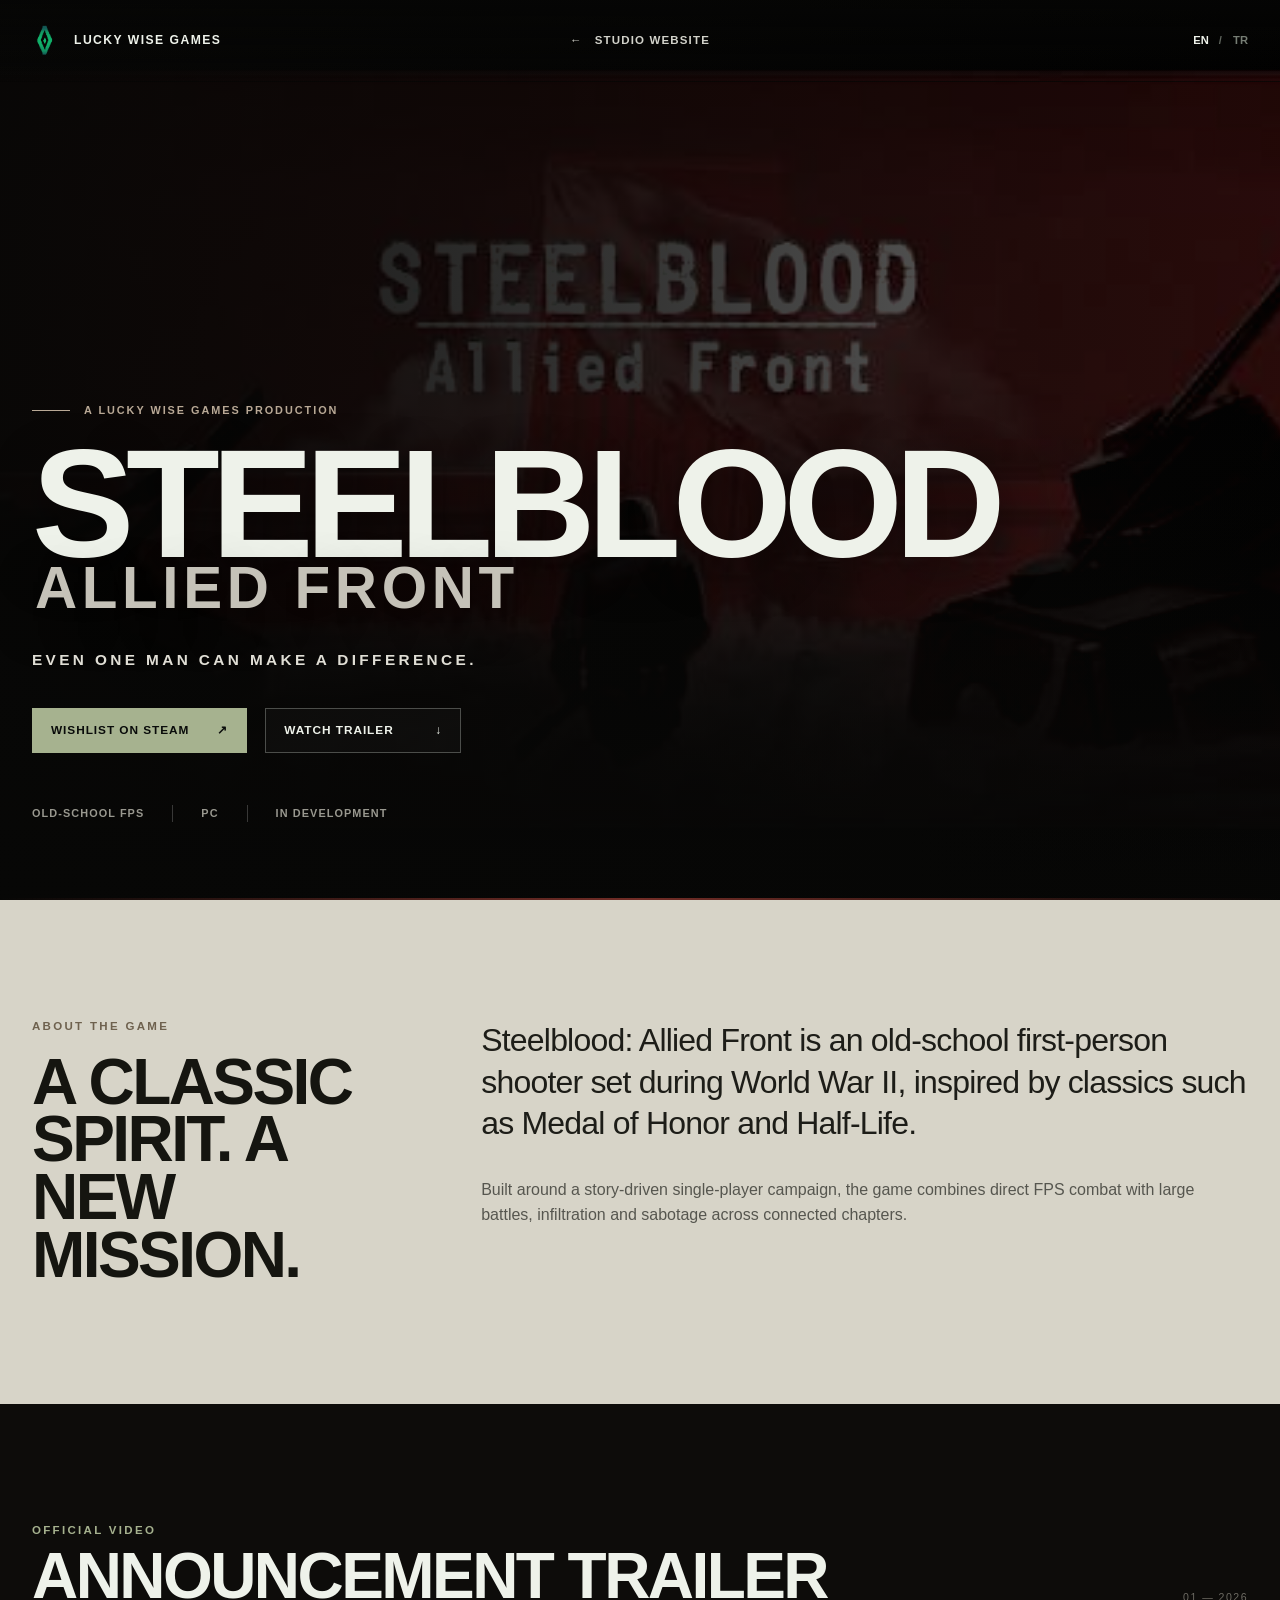
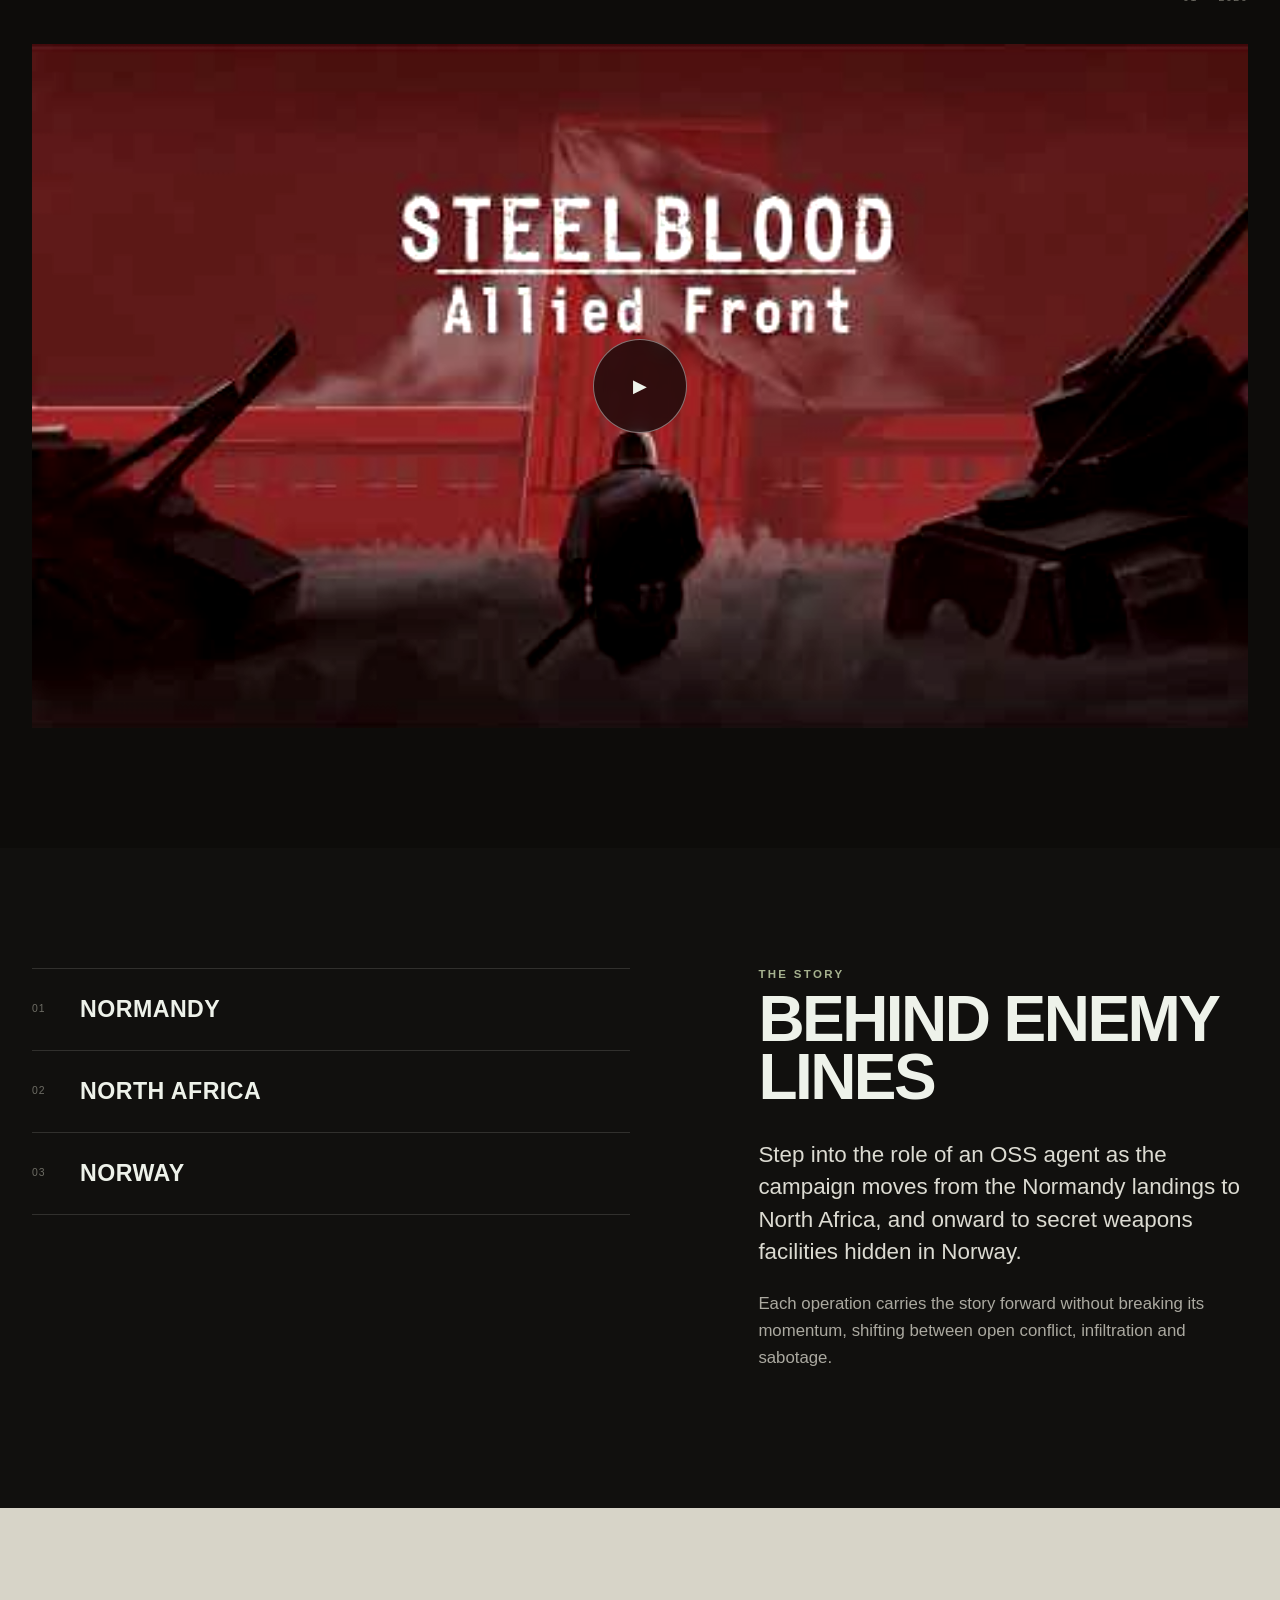
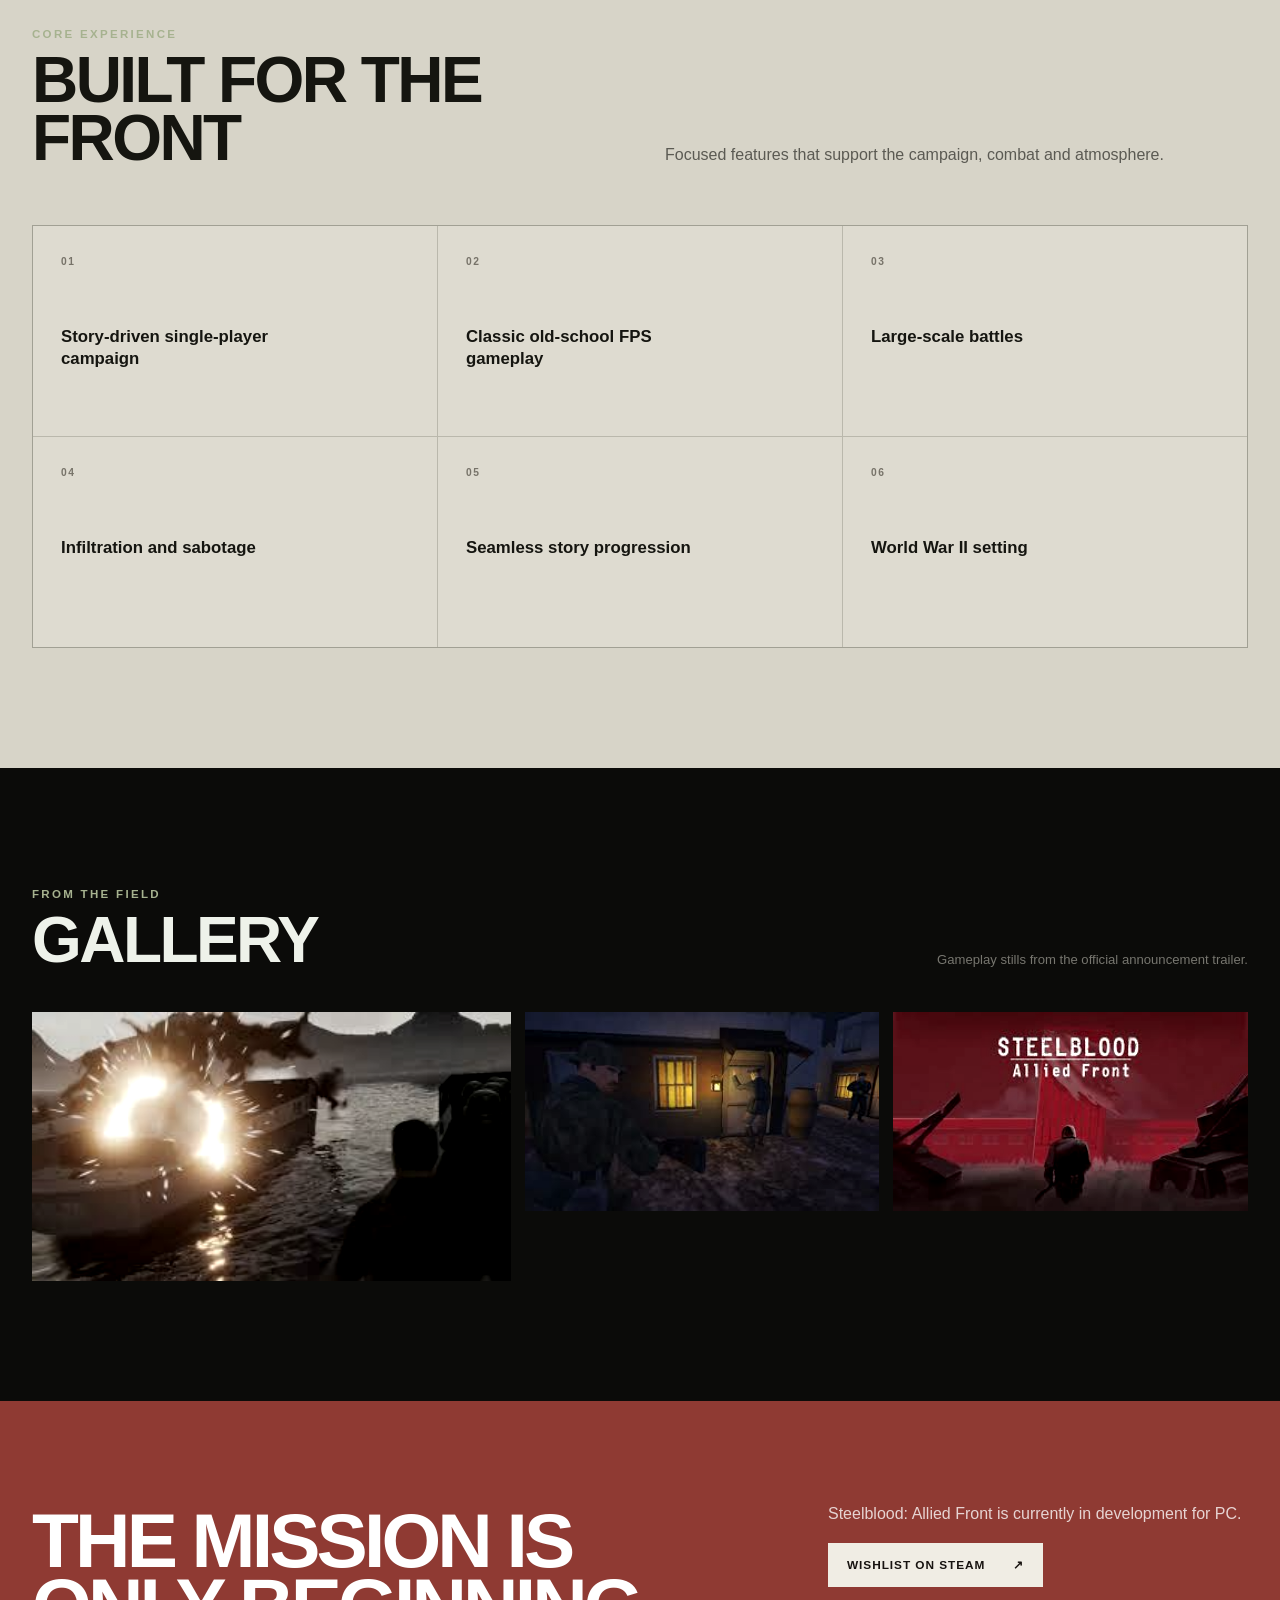
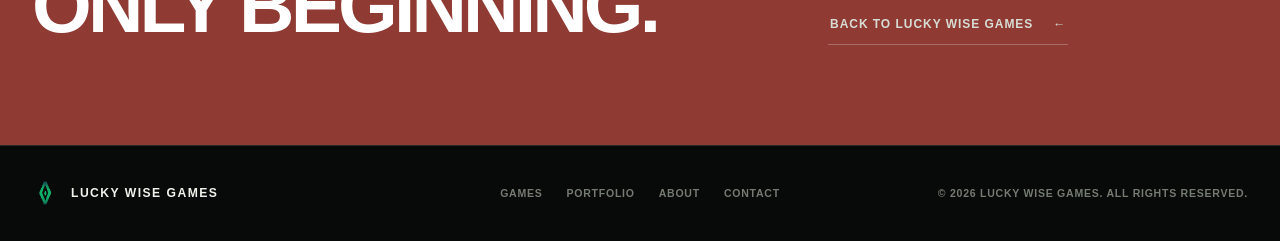
==== games/steelblood/index.html @ 1ff28520 "update" ====
<!doctype html>
<html lang="en">
<head>
  <meta charset="utf-8">
  <meta name="viewport" content="width=device-width, initial-scale=1">
  <meta name="theme-color" content="#0b0908">
  <meta name="description" content="Steelblood: Allied Front is an old-school, story-driven World War II first-person shooter by Lucky Wise Games.">
  <meta property="og:type" content="website">
  <meta property="og:site_name" content="Lucky Wise Games">
  <meta property="og:title" content="Steelblood: Allied Front — Lucky Wise Games">
  <meta property="og:description" content="Even one man can make a difference. Discover the old-school, story-driven FPS from Lucky Wise Games.">
  <meta property="og:url" content="https://luckywise.games/games/steelblood/">
  <meta property="og:image" content="https://luckywise.games/assets/images/projects/steelblood.jpg">
  <meta name="twitter:card" content="summary_large_image">
  <meta name="twitter:title" content="Steelblood: Allied Front — Lucky Wise Games">
  <meta name="twitter:description" content="Even one man can make a difference. An old-school, story-driven FPS.">
  <meta name="twitter:image" content="https://luckywise.games/assets/images/projects/steelblood.jpg">
  <title>Steelblood: Allied Front — Lucky Wise Games</title>
  <link rel="icon" type="image/png" href="../../favicon.png">
  <link rel="preload" href="../../assets/images/projects/steelblood.jpg" as="image">
  <link rel="stylesheet" href="../../assets/css/site.css">
  <script src="../../assets/js/site.js" defer></script>
</head>
<body class="game-page" data-page="steelblood">
  <a class="skip-link" href="#main" data-en="Skip to content" data-tr="İçeriğe geç">Skip to content</a>
  <header class="site-header" data-header>
    <div class="header-inner">
      <a class="brand" href="../../" aria-label="Lucky Wise Games home">
        <img src="../../logo.png" width="1500" height="1500" alt="" class="brand-mark">
        <span class="brand-name">Lucky Wise Games</span>
      </a>
      <a class="back-link" href="../../"><span aria-hidden="true">←</span><span data-en="Studio website" data-tr="Stüdyo sitesi">Studio website</span></a>
      <div class="language-switch" aria-label="Language">
        <button type="button" data-lang="en" class="active" aria-pressed="true">EN</button><span aria-hidden="true">/</span><button type="button" data-lang="tr" aria-pressed="false">TR</button>
      </div>
    </div>
  </header>

  <main id="main">
    <section class="steel-hero">
      <div class="steel-hero-bg" aria-hidden="true"><img src="../../assets/images/projects/steelblood.jpg" width="480" height="360" alt=""></div>
      <div class="container steel-hero-content reveal">
        <span class="steel-kicker" data-en="A Lucky Wise Games production" data-tr="Bir Lucky Wise Games yapımı">A Lucky Wise Games production</span>
        <h1>Steelblood<small>Allied Front</small></h1>
        <p class="steel-tagline">Even one man can make a difference.</p>
        <div class="button-row">
          <a class="button button-primary" href="https://store.steampowered.com/app/5368730/Steelblood_Allied_Front/" target="_blank" rel="noopener noreferrer"><span data-en="Wishlist on Steam" data-tr="Steam'de İstek Listesine Ekle">Wishlist on Steam</span><span aria-hidden="true">↗</span></a>
          <a class="button button-ghost" href="#trailer"><span data-en="Watch trailer" data-tr="Fragmanı izle">Watch trailer</span><span aria-hidden="true">↓</span></a>
        </div>
        <div class="steel-hero-meta"><span data-en="Old-school FPS" data-tr="Eski usul FPS">Old-school FPS</span><span>PC</span><span data-en="In development" data-tr="Geliştirme aşamasında">In development</span></div>
      </div>
    </section>

    <section class="steel-section steel-intro" id="overview">
      <div class="container steel-intro-grid">
        <div class="reveal"><div class="eyebrow" data-en="About the game" data-tr="Oyun hakkında">About the game</div><h2 data-en="A classic spirit. A new mission." data-tr="Klasik bir ruh. Yeni bir görev.">A classic spirit. A new mission.</h2></div>
        <div class="steel-intro-copy reveal reveal-delay">
          <p class="lead" data-en="Steelblood: Allied Front is an old-school first-person shooter set during World War II, inspired by classics such as Medal of Honor and Half-Life." data-tr="Steelblood: Allied Front; Medal of Honor ve Half-Life gibi klasiklerden esinlenen, II. Dünya Savaşı'nda geçen eski usul bir birinci şahıs nişancı oyunudur.">Steelblood: Allied Front is an old-school first-person shooter set during World War II, inspired by classics such as Medal of Honor and Half-Life.</p>
          <p data-en="Built around a story-driven single-player campaign, the game combines direct FPS combat with large battles, infiltration and sabotage across connected chapters." data-tr="Hikâye odaklı tek oyunculu bir senaryo etrafında kurulan oyun; doğrudan FPS çatışmalarını büyük muharebeler, sızma ve sabotaj görevleriyle birbirine bağlı bölümler boyunca bir araya getirir.">Built around a story-driven single-player campaign, the game combines direct FPS combat with large battles, infiltration and sabotage across connected chapters.</p>
        </div>
      </div>
    </section>

    <section class="steel-section steel-video-section" id="trailer">
      <div class="container">
        <div class="steel-heading-row reveal"><div><div class="eyebrow" data-en="Official video" data-tr="Resmî video">Official video</div><h2 data-en="Announcement Trailer" data-tr="Duyuru Fragmanı">Announcement Trailer</h2></div><span>01 — 2026</span></div>
        <div class="trailer-shell reveal" data-inline-container>
          <button type="button" data-video-inline="o0EHBnVsEPQ" aria-label="Play Steelblood: Allied Front announcement trailer">
            <img src="../../assets/images/projects/steelblood.jpg" width="480" height="360" alt="Steelblood: Allied Front announcement trailer" loading="lazy">
            <span class="trailer-play" aria-hidden="true">▶</span>
          </button>
        </div>
      </div>
    </section>

    <section class="steel-section story-section" id="story">
      <div class="container story-grid">
        <ol class="story-route reveal" aria-label="Campaign locations">
          <li><span>01</span><strong data-en="Normandy" data-tr="Normandiya">Normandy</strong></li>
          <li><span>02</span><strong data-en="North Africa" data-tr="Kuzey Afrika">North Africa</strong></li>
          <li><span>03</span><strong data-en="Norway" data-tr="Norveç">Norway</strong></li>
        </ol>
        <div class="story-copy reveal reveal-delay">
          <div class="eyebrow" data-en="The story" data-tr="Hikâye">The story</div>
          <h2 data-en="Behind enemy lines" data-tr="Düşman hatlarının ardında">Behind enemy lines</h2>
          <p data-en="Step into the role of an OSS agent as the campaign moves from the Normandy landings to North Africa, and onward to secret weapons facilities hidden in Norway." data-tr="Normandiya çıkarmasından Kuzey Afrika'ya, oradan Norveç'te gizlenen silah tesislerine uzanan senaryoda bir OSS ajanının rolünü üstlenin.">Step into the role of an OSS agent as the campaign moves from the Normandy landings to North Africa, and onward to secret weapons facilities hidden in Norway.</p>
          <p data-en="Each operation carries the story forward without breaking its momentum, shifting between open conflict, infiltration and sabotage." data-tr="Her operasyon; açık çatışma, sızma ve sabotaj arasında geçiş yaparken hikâyeyi temposunu bozmadan ileri taşır.">Each operation carries the story forward without breaking its momentum, shifting between open conflict, infiltration and sabotage.</p>
        </div>
      </div>
    </section>

    <section class="steel-section features-section" id="features">
      <div class="container">
        <div class="features-heading reveal"><div><div class="eyebrow" data-en="Core experience" data-tr="Temel deneyim">Core experience</div><h2 data-en="Built for the front" data-tr="Cephe için tasarlandı">Built for the front</h2></div><p data-en="Focused features that support the campaign, combat and atmosphere." data-tr="Senaryoyu, çatışmayı ve atmosferi destekleyen odaklı özellikler.">Focused features that support the campaign, combat and atmosphere.</p></div>
        <div class="feature-list reveal">
          <article class="feature-item"><span>01</span><h3 data-en="Story-driven single-player campaign" data-tr="Hikâye odaklı tek oyunculu senaryo">Story-driven single-player campaign</h3></article>
          <article class="feature-item"><span>02</span><h3 data-en="Classic old-school FPS gameplay" data-tr="Klasik eski usul FPS oynanışı">Classic old-school FPS gameplay</h3></article>
          <article class="feature-item"><span>03</span><h3 data-en="Large-scale battles" data-tr="Büyük ölçekli muharebeler">Large-scale battles</h3></article>
          <article class="feature-item"><span>04</span><h3 data-en="Infiltration and sabotage" data-tr="Sızma ve sabotaj">Infiltration and sabotage</h3></article>
          <article class="feature-item"><span>05</span><h3 data-en="Seamless story progression" data-tr="Kesintisiz hikâye ilerleyişi">Seamless story progression</h3></article>
          <article class="feature-item"><span>06</span><h3 data-en="World War II setting" data-tr="II. Dünya Savaşı atmosferi">World War II setting</h3></article>
        </div>
      </div>
    </section>

    <section class="steel-section gallery-section" id="gallery">
      <div class="container">
        <div class="gallery-heading reveal"><div><div class="eyebrow" data-en="From the field" data-tr="Cepheden görüntüler">From the field</div><h2 data-en="Gallery" data-tr="Galeri">Gallery</h2></div><p data-en="Gameplay stills from the official announcement trailer." data-tr="Resmî duyuru fragmanından gerçek oynanış kareleri.">Gameplay stills from the official announcement trailer.</p></div>
        <div class="steel-gallery reveal">
          <figure><img src="../../assets/images/projects/steelblood-frame-1.jpg" width="320" height="180" alt="Steelblood combat scene on the water" loading="lazy"></figure>
          <figure><img src="../../assets/images/projects/steelblood-frame-2.jpg" width="320" height="180" alt="Steelblood night mission scene" loading="lazy"></figure>
          <figure><img src="../../assets/images/projects/steelblood-frame-3.jpg" width="320" height="180" alt="Steelblood: Allied Front title scene" loading="lazy"></figure>
        </div>
      </div>
    </section>

    <section class="steel-cta">
      <div class="container steel-cta-inner reveal">
        <h2 data-en="The mission is only beginning." data-tr="Görev daha yeni başlıyor.">The mission is only beginning.</h2>
        <div class="steel-cta-copy"><p data-en="Steelblood: Allied Front is currently in development for PC." data-tr="Steelblood: Allied Front şu anda PC için geliştiriliyor.">Steelblood: Allied Front is currently in development for PC.</p><div class="button-row"><a class="button button-primary" href="https://store.steampowered.com/app/5368730/Steelblood_Allied_Front/" target="_blank" rel="noopener noreferrer"><span data-en="Wishlist on Steam" data-tr="Steam'de İstek Listesine Ekle">Wishlist on Steam</span><span aria-hidden="true">↗</span></a><a class="text-link" href="../../"><span data-en="Back to Lucky Wise Games" data-tr="Lucky Wise Games'e dön">Back to Lucky Wise Games</span><span aria-hidden="true">←</span></a></div></div>
      </div>
    </section>
  </main>

  <footer class="site-footer"><div class="container footer-inner"><a class="brand footer-brand" href="../../"><img src="../../logo.png" width="1500" height="1500" alt=""><span class="brand-name">Lucky Wise Games</span></a><nav aria-label="Footer navigation"><a href="../../#games" data-en="Games" data-tr="Oyunlar">Games</a><a href="../../#portfolio" data-en="Portfolio" data-tr="Portfolyo">Portfolio</a><a href="../../#about" data-en="About" data-tr="Hakkımızda">About</a><a href="../../#contact" data-en="Contact" data-tr="İletişim">Contact</a></nav><p>© <span data-year></span> Lucky Wise Games. <span data-en="All rights reserved." data-tr="Tüm hakları saklıdır.">All rights reserved.</span></p></div></footer>
</body>
</html>
---- assets/css/site.css ----
/* Lucky Wise Games — shared studio and game-page styles */
:root {
  --ink: #090b0a;
  --ink-soft: #0f1210;
  --surface: #151815;
  --surface-2: #1b1f1b;
  --line: rgba(238, 242, 234, .14);
  --line-strong: rgba(238, 242, 234, .28);
  --paper: #eef2ea;
  --muted: #a9b0a6;
  --accent: #a6b28f;
  --accent-bright: #c4d0a9;
  --brand: #18bd7c;
  --war-red: #a13e35;
  --container: 1240px;
  --header: 82px;
  --ease: cubic-bezier(.2, .75, .25, 1);
}

*, *::before, *::after { box-sizing: border-box; }
html { scroll-behavior: smooth; scroll-padding-top: var(--header); }
body {
  margin: 0;
  overflow-x: clip;
  background: var(--ink);
  color: var(--paper);
  font-family: Inter, ui-sans-serif, -apple-system, BlinkMacSystemFont, "Segoe UI", sans-serif;
  font-size: 16px;
  line-height: 1.6;
  text-rendering: optimizeLegibility;
  -webkit-font-smoothing: antialiased;
}
body::before {
  content: "";
  position: fixed;
  inset: 0;
  pointer-events: none;
  z-index: -1;
  background: url("../../background.png") center / cover no-repeat;
  opacity: .36;
}
img { display: block; max-width: 100%; }
a { color: inherit; }
button, input, textarea { font: inherit; }
button { color: inherit; }
::selection { background: var(--accent); color: var(--ink); }

.sr-only {
  position: absolute;
  width: 1px;
  height: 1px;
  padding: 0;
  margin: -1px;
  overflow: hidden;
  clip: rect(0, 0, 0, 0);
  white-space: nowrap;
  border: 0;
}
.skip-link {
  position: fixed;
  top: 12px;
  left: 12px;
  z-index: 2000;
  padding: 10px 16px;
  background: var(--paper);
  color: var(--ink);
  transform: translateY(-150%);
  transition: transform .2s ease;
}
.skip-link:focus { transform: translateY(0); }
:focus-visible { outline: 2px solid var(--accent-bright); outline-offset: 4px; }

.container { width: min(calc(100% - 64px), var(--container)); margin-inline: auto; }
.section-pad { padding: 132px 0; }
.eyebrow {
  color: var(--accent);
  font-size: .72rem;
  font-weight: 800;
  letter-spacing: .2em;
  line-height: 1.2;
  text-transform: uppercase;
}
.section-number {
  display: block;
  margin-bottom: 24px;
  color: var(--muted);
  font-size: .72rem;
  font-weight: 700;
  letter-spacing: .18em;
}

.site-header {
  position: fixed;
  inset: 0 0 auto;
  z-index: 1000;
  height: var(--header);
  border-bottom: 1px solid transparent;
  transition: background .3s ease, border-color .3s ease, height .3s ease;
}
.site-header.is-scrolled {
  background: rgba(9, 11, 10, .9);
  border-bottom-color: var(--line);
  backdrop-filter: blur(18px);
}
.header-inner {
  display: grid;
  grid-template-columns: 1fr auto 1fr;
  align-items: center;
  width: min(calc(100% - 56px), 1440px);
  height: 100%;
  margin-inline: auto;
}
.brand { display: inline-flex; align-items: center; gap: 12px; width: fit-content; text-decoration: none; }
.brand-mark, .brand > img { width: 34px; height: 34px; object-fit: contain; }
.brand-name { font-size: .76rem; font-weight: 800; letter-spacing: .12em; text-transform: uppercase; }
.site-nav { display: flex; align-items: center; gap: 34px; }
.site-nav a {
  position: relative;
  padding: 10px 0;
  color: #c6cbc4;
  font-size: .77rem;
  font-weight: 700;
  letter-spacing: .08em;
  text-decoration: none;
  text-transform: uppercase;
  transition: color .25s ease;
}
.site-nav a::after {
  content: "";
  position: absolute;
  inset: auto 0 4px;
  height: 1px;
  background: var(--accent);
  transform: scaleX(0);
  transform-origin: right;
  transition: transform .35s var(--ease);
}
.site-nav a:hover, .site-nav a.active { color: #fff; }
.site-nav a:hover::after, .site-nav a.active::after { transform: scaleX(1); transform-origin: left; }
.language-switch { justify-self: end; display: flex; align-items: center; gap: 6px; color: #60665e; font-size: .7rem; font-weight: 800; letter-spacing: .1em; }
.language-switch button { padding: 7px 4px; border: 0; background: none; color: #767d74; cursor: pointer; transition: color .2s ease; }
.language-switch button:hover, .language-switch button.active { color: var(--paper); }
.menu-toggle { display: none; }

.hero {
  position: relative;
  min-height: 100svh;
  padding-top: calc(var(--header) + 80px);
  overflow: hidden;
  background:
    radial-gradient(circle at 70% 46%, rgba(153, 165, 132, .08), transparent 37%),
    linear-gradient(180deg, rgba(9, 11, 10, .1), var(--ink));
}
.hero::after {
  content: "";
  position: absolute;
  width: 40vw;
  height: 40vw;
  right: -16vw;
  bottom: -23vw;
  border: 1px solid rgba(166, 178, 143, .12);
  border-radius: 50%;
  box-shadow: 0 0 0 8vw rgba(166, 178, 143, .018), 0 0 0 16vw rgba(166, 178, 143, .012);
}
.hero-grain {
  position: absolute;
  inset: 0;
  pointer-events: none;
  opacity: .14;
  background-image: repeating-linear-gradient(115deg, transparent 0, transparent 7px, rgba(255,255,255,.018) 8px);
}
.hero-grid { position: relative; z-index: 1; display: grid; grid-template-columns: minmax(0, .9fr) minmax(420px, 1.1fr); gap: clamp(48px, 8vw, 118px); align-items: center; }
.hero-copy h1 {
  max-width: 680px;
  margin: 24px 0 28px;
  font-family: "Arial Narrow", Impact, sans-serif;
  font-size: clamp(3.8rem, 6vw, 7rem);
  font-stretch: condensed;
  font-weight: 700;
  letter-spacing: -.045em;
  line-height: .9;
  text-transform: uppercase;
}
.hero-intro { max-width: 590px; margin: 0 0 36px; color: #b6bcb3; font-size: clamp(1rem, 1.25vw, 1.18rem); }
.button-row { display: flex; flex-wrap: wrap; align-items: center; gap: 18px; }
.button {
  display: inline-flex;
  align-items: center;
  justify-content: space-between;
  min-width: 196px;
  gap: 28px;
  padding: 14px 18px;
  border: 1px solid transparent;
  color: var(--paper);
  font-size: .74rem;
  font-weight: 800;
  letter-spacing: .08em;
  line-height: 1.2;
  text-decoration: none;
  text-transform: uppercase;
  transition: transform .25s var(--ease), background .25s ease, border-color .25s ease, color .25s ease;
}
.button:hover { transform: translateY(-2px); }
.button-primary { background: var(--accent); color: var(--ink); }
.button-primary:hover { background: var(--accent-bright); }
.button-ghost { border-color: var(--line-strong); background: rgba(255,255,255,.025); }
.button-ghost:hover { border-color: var(--accent); background: rgba(166, 178, 143, .08); }
.text-link { display: inline-flex; align-items: center; gap: 20px; padding: 10px 2px; border-bottom: 1px solid var(--line-strong); color: #d7ddd4; font-size: .75rem; font-weight: 800; letter-spacing: .08em; text-decoration: none; text-transform: uppercase; transition: border-color .25s ease, color .25s ease; }
.text-link:hover { border-color: var(--accent); color: #fff; }

.hero-feature { min-width: 0; }
.feature-media { position: relative; display: block; height: min(48vw, 570px); min-height: 440px; overflow: hidden; background: #1a1917; text-decoration: none; }
.feature-media::after { content: ""; position: absolute; inset: 0; background: linear-gradient(180deg, transparent 55%, rgba(5,6,5,.68)); }
.feature-media img { width: 100%; height: 100%; object-fit: cover; filter: saturate(.72) contrast(1.09); transition: transform .9s var(--ease), filter .6s ease; }
.feature-media:hover img { transform: scale(1.025); filter: saturate(.9) contrast(1.06); }
.feature-index { position: absolute; z-index: 1; inset: 20px 20px auto auto; padding: 7px 10px; background: rgba(9,11,10,.68); color: #dce0d9; font-size: .63rem; font-weight: 800; letter-spacing: .13em; text-transform: uppercase; backdrop-filter: blur(8px); }
.feature-caption { display: grid; grid-template-columns: 1fr .8fr; gap: 34px; padding-top: 24px; border-top: 1px solid var(--line); }
.feature-caption h2 { margin: 8px 0 0; font-size: clamp(1.25rem, 2vw, 1.7rem); line-height: 1.1; }
.feature-caption p { margin: 0; color: var(--muted); font-size: .9rem; }
.status { display: inline-flex; align-items: center; gap: 8px; color: var(--accent); font-size: .65rem; font-weight: 800; letter-spacing: .13em; text-transform: uppercase; }
.status i { width: 6px; height: 6px; border-radius: 50%; background: var(--accent); box-shadow: 0 0 0 5px rgba(166,178,143,.09); }
.hero-foot { position: absolute; z-index: 1; right: 0; bottom: 24px; left: 0; display: flex; justify-content: space-between; color: #656b63; font-size: .6rem; font-weight: 800; letter-spacing: .18em; }

.section-heading { display: grid; grid-template-columns: 1fr 2fr; gap: 64px; align-items: start; margin-bottom: 76px; }
.section-heading h2 { margin: -8px 0 16px; font-family: "Arial Narrow", Impact, sans-serif; font-size: clamp(3.5rem, 6vw, 6.5rem); letter-spacing: -.04em; line-height: .9; text-transform: uppercase; }
.section-heading p { max-width: 620px; margin: 0; color: var(--muted); font-size: 1.05rem; }
.games-section { background: #0c0e0d; }
.game-showcase { display: grid; grid-template-columns: minmax(0, 1.45fr) minmax(360px, .8fr); min-height: 610px; border: 1px solid var(--line); background: var(--surface); }
.game-showcase-media { position: relative; min-height: 520px; overflow: hidden; }
.game-showcase-media::after { content: ""; position: absolute; inset: 0; background: linear-gradient(90deg, transparent 75%, rgba(21,24,21,.7)); }
.game-showcase-media img { width: 100%; height: 100%; object-fit: cover; filter: saturate(.64) contrast(1.13); transition: transform .9s var(--ease), filter .6s ease; }
.game-showcase-media:hover img { transform: scale(1.03); filter: saturate(.86) contrast(1.08); }
.media-arrow { position: absolute; z-index: 1; right: 20px; bottom: 20px; display: grid; width: 48px; height: 48px; place-items: center; background: var(--paper); color: var(--ink); font-size: 1.2rem; transition: transform .25s var(--ease); }
.game-showcase-media:hover .media-arrow { transform: translate(3px, -3px); }
.game-showcase-copy { display: flex; flex-direction: column; justify-content: center; padding: clamp(36px, 5vw, 72px); }
.game-showcase-copy h3 { margin: 28px 0 22px; font-family: "Arial Narrow", Impact, sans-serif; font-size: clamp(3.4rem, 5vw, 5.8rem); letter-spacing: -.045em; line-height: .84; text-transform: uppercase; }
.game-showcase-copy h3 span { display: block; }
.game-showcase-copy > p { margin: 0 0 32px; color: var(--muted); }
.game-meta { margin: 0 0 36px; border-top: 1px solid var(--line); }
.game-meta div { display: grid; grid-template-columns: 100px 1fr; gap: 20px; padding: 12px 0; border-bottom: 1px solid var(--line); font-size: .74rem; }
.game-meta dt { color: #777e75; text-transform: uppercase; letter-spacing: .1em; }
.game-meta dd { margin: 0; color: #d8ddd5; }

.portfolio-section { background: #101310; }
.portfolio-group + .portfolio-group { margin-top: 112px; }
.group-heading { display: flex; align-items: start; justify-content: space-between; gap: 24px; margin-bottom: 34px; padding-bottom: 18px; border-bottom: 1px solid var(--line-strong); }
.group-heading h3 { margin: 0; font-size: 1.15rem; font-weight: 650; letter-spacing: .02em; }
.group-heading p { margin: 5px 0 0; color: var(--muted); font-size: .9rem; }
.group-heading > span { color: #697066; font-size: .72rem; letter-spacing: .12em; }
.project-grid { display: grid; grid-template-columns: repeat(3, 1fr); gap: 54px 24px; }
.project-card { min-width: 0; }
.project-media, .prototype-card button { position: relative; display: block; width: 100%; padding: 0; overflow: hidden; border: 0; background: #090a09; cursor: pointer; }
.project-media { aspect-ratio: 4 / 3; }
.project-media::after, .prototype-card button::after { content: ""; position: absolute; inset: 0; border: 1px solid transparent; background: linear-gradient(180deg, transparent 65%, rgba(0,0,0,.4)); transition: border-color .3s ease; }
.project-media img, .prototype-card img { width: 100%; height: 100%; object-fit: cover; filter: saturate(.72) contrast(1.04); transition: transform .7s var(--ease), filter .45s ease; }
.project-media:hover img, .prototype-card button:hover img { transform: scale(1.035); filter: saturate(1) contrast(1.02); }
.project-media:hover::after, .prototype-card button:hover::after { border-color: var(--accent); }
.play-mark { position: absolute; z-index: 2; right: 14px; bottom: 14px; display: grid; width: 38px; height: 38px; place-items: center; border: 1px solid rgba(255,255,255,.25); background: rgba(9,11,10,.72); color: #fff; font-size: .68rem; backdrop-filter: blur(8px); transition: background .25s ease, color .25s ease, transform .25s var(--ease); }
button:hover .play-mark { background: var(--accent); color: var(--ink); transform: scale(1.06); }
.project-copy { padding-top: 18px; }
.project-copy span, .prototype-card div > span { color: #7b8278; font-size: .62rem; font-weight: 800; letter-spacing: .14em; text-transform: uppercase; }
.project-copy h4, .prototype-card h4 { margin: 4px 0 10px; font-size: 1.16rem; line-height: 1.2; }
.project-copy p, .prototype-card p { margin: 0; color: var(--muted); font-size: .86rem; }
.prototype-list { display: grid; grid-template-columns: repeat(2, 1fr); gap: 1px; background: var(--line); border: 1px solid var(--line); }
.prototype-card { display: grid; grid-template-columns: 160px 1fr; gap: 22px; min-height: 158px; padding: 18px; background: #121512; }
.prototype-card button { height: 120px; align-self: center; }
.prototype-card > div { align-self: center; }
.prototype-card h4 { margin-bottom: 7px; font-size: 1rem; }
.prototype-card p { font-size: .8rem; }
.prototype-card .play-mark { right: 8px; bottom: 8px; width: 30px; height: 30px; font-size: .55rem; }

.about-section { position: relative; overflow: hidden; background: var(--paper); color: #111410; }
.about-section::after { content: "LW"; position: absolute; right: -2vw; bottom: -13vw; color: rgba(13,17,14,.035); font-family: Impact, sans-serif; font-size: 34vw; font-weight: 900; letter-spacing: -.08em; line-height: 1; pointer-events: none; }
.about-section .eyebrow { color: #647052; }
.about-section .section-number { color: #777d75; }
.about-grid { position: relative; z-index: 1; display: grid; grid-template-columns: 1fr 1fr; gap: clamp(60px, 10vw, 150px); }
.about-title h2 { max-width: 650px; margin: 24px 0 0; font-family: "Arial Narrow", Impact, sans-serif; font-size: clamp(4rem, 7vw, 7.5rem); letter-spacing: -.05em; line-height: .86; text-transform: uppercase; }
.about-copy { padding-top: 68px; }
.about-copy p { color: #5a6158; }
.about-copy .lead { margin-top: 0; color: #181c18; font-size: clamp(1.5rem, 2.4vw, 2.3rem); font-weight: 500; letter-spacing: -.025em; line-height: 1.28; }
.about-copy .text-link { margin-top: 24px; border-color: rgba(15,18,15,.25); color: #171b16; }

.contact-section { background: #0b0d0c; }
.contact-grid { display: grid; grid-template-columns: 1.2fr .8fr; gap: clamp(64px, 10vw, 148px); align-items: end; }
.contact-copy h2 { max-width: 740px; margin: 25px 0; font-family: "Arial Narrow", Impact, sans-serif; font-size: clamp(4rem, 7vw, 7.5rem); letter-spacing: -.05em; line-height: .86; text-transform: uppercase; }
.contact-copy p { max-width: 570px; color: var(--muted); }
.email-link { display: inline-flex; gap: 18px; margin-top: 28px; padding-bottom: 5px; border-bottom: 1px solid var(--accent); color: var(--paper); font-size: clamp(1rem, 2vw, 1.35rem); font-weight: 650; text-decoration: none; transition: color .25s ease; }
.email-link:hover { color: var(--accent-bright); }
.social-panel { border-top: 1px solid var(--line); }
.social-panel a { display: grid; grid-template-columns: 28px 1fr auto; gap: 16px; align-items: center; padding: 17px 0; border-bottom: 1px solid var(--line); color: #cfd4cd; font-size: .76rem; font-weight: 800; letter-spacing: .08em; text-decoration: none; text-transform: uppercase; transition: color .25s ease, padding .3s var(--ease); }
.social-panel a:hover { padding-left: 10px; color: #fff; }
.social-panel img { width: 20px; height: 20px; object-fit: contain; filter: grayscale(1) brightness(2); opacity: .68; }
.social-panel b { color: #656b63; font-size: .9rem; }
.site-footer { padding: 34px 0; border-top: 1px solid var(--line); background: #080a09; }
.footer-inner { display: grid; grid-template-columns: 1fr auto 1fr; align-items: center; gap: 24px; }
.footer-brand > img { width: 27px; height: 27px; }
.footer-inner nav { display: flex; gap: 24px; }
.footer-inner nav a, .footer-inner p { color: #747b72; font-size: .66rem; font-weight: 700; letter-spacing: .07em; text-decoration: none; text-transform: uppercase; }
.footer-inner nav a:hover { color: var(--paper); }
.footer-inner p { justify-self: end; margin: 0; text-align: right; }

.video-dialog { width: min(1040px, calc(100% - 36px)); padding: 0; border: 0; background: #050605; color: #fff; box-shadow: 0 34px 100px rgba(0,0,0,.7); }
.video-dialog::backdrop { background: rgba(0,0,0,.86); backdrop-filter: blur(8px); }
.dialog-close { position: absolute; z-index: 2; top: 8px; right: 8px; width: 40px; height: 40px; border: 1px solid rgba(255,255,255,.25); background: rgba(0,0,0,.7); color: #fff; font-size: 1.55rem; cursor: pointer; }
.video-frame { aspect-ratio: 16 / 9; }
.video-frame iframe { display: block; width: 100%; height: 100%; border: 0; }
body.dialog-open { overflow: hidden; }

.reveal { opacity: 0; transform: translateY(24px); transition: opacity .8s var(--ease), transform .8s var(--ease); }
.reveal-delay { transition-delay: .12s; }
.reveal.is-visible { opacity: 1; transform: none; }

/* Steelblood detail page */
.game-page { background: #090908; }
.game-page::before { opacity: .18; }
.game-page .site-header { background: linear-gradient(180deg, rgba(6,6,5,.75), transparent); }
.game-page .site-header.is-scrolled { background: rgba(8,8,7,.92); }
.back-link { justify-self: center; display: inline-flex; align-items: center; gap: 12px; color: #d2d2ca; font-size: .72rem; font-weight: 800; letter-spacing: .1em; text-decoration: none; text-transform: uppercase; }
.back-link:hover { color: #fff; }
.steel-hero { position: relative; display: flex; min-height: 100svh; align-items: end; padding: calc(var(--header) + 100px) 0 78px; overflow: hidden; background: #0b0908; }
.steel-hero-bg { position: absolute; inset: 0; }
.steel-hero-bg img { width: 100%; height: 100%; object-fit: cover; image-rendering: auto; filter: saturate(.58) contrast(1.22) brightness(.58); transform: scale(1.04); }
.steel-hero-bg::after { content: ""; position: absolute; inset: 0; background: linear-gradient(90deg, rgba(7,7,6,.96) 0%, rgba(7,7,6,.66) 52%, rgba(7,7,6,.25)), linear-gradient(0deg, rgba(7,7,6,.9), transparent 55%); }
.steel-hero::after { content: ""; position: absolute; inset: auto 0 0; height: 2px; background: linear-gradient(90deg, transparent, var(--war-red), transparent); opacity: .7; }
.steel-hero-content { position: relative; z-index: 1; }
.steel-kicker { display: inline-flex; align-items: center; gap: 14px; color: #b9a996; font-size: .68rem; font-weight: 800; letter-spacing: .18em; text-transform: uppercase; }
.steel-kicker::before { content: ""; width: 38px; height: 1px; background: #b9a996; }
.steel-hero h1 { max-width: 980px; margin: 30px 0 16px; font-family: "Arial Narrow", Impact, sans-serif; font-size: clamp(5rem, 12vw, 11rem); letter-spacing: -.055em; line-height: .72; text-transform: uppercase; text-shadow: 0 14px 44px rgba(0,0,0,.5); }
.steel-hero h1 small { display: block; margin-left: .05em; color: #c5c2b8; font-size: .38em; letter-spacing: .08em; line-height: 1; }
.steel-tagline { margin: 30px 0 36px; color: #e0ded5; font-size: clamp(.8rem, 1.2vw, 1rem); font-weight: 800; letter-spacing: .22em; text-transform: uppercase; }
.steel-hero-meta { display: flex; flex-wrap: wrap; gap: 28px; margin-top: 52px; color: #99988f; font-size: .68rem; font-weight: 800; letter-spacing: .1em; text-transform: uppercase; }
.steel-hero-meta span + span { padding-left: 28px; border-left: 1px solid rgba(255,255,255,.2); }
.steel-section { padding: 120px 0; }
.steel-intro { background: #d7d4c8; color: #151510; }
.steel-intro-grid { display: grid; grid-template-columns: .65fr 1.35fr; gap: 80px; }
.steel-intro .eyebrow { color: #6e614e; }
.steel-intro h2 { margin: 20px 0 0; font-family: "Arial Narrow", Impact, sans-serif; font-size: clamp(3rem, 5vw, 5.5rem); letter-spacing: -.04em; line-height: .9; text-transform: uppercase; }
.steel-intro-copy .lead { margin-top: 0; color: #1d1d18; font-size: clamp(1.5rem, 2.5vw, 2.35rem); letter-spacing: -.025em; line-height: 1.3; }
.steel-intro-copy p:not(.lead) { max-width: 780px; color: #56564f; }
.steel-video-section { background: #0d0c0a; }
.steel-heading-row { display: flex; align-items: end; justify-content: space-between; gap: 32px; margin-bottom: 38px; }
.steel-heading-row h2, .story-copy h2, .features-heading h2, .gallery-heading h2 { margin: 10px 0 0; font-family: "Arial Narrow", Impact, sans-serif; font-size: clamp(3rem, 5vw, 5.5rem); letter-spacing: -.04em; line-height: .9; text-transform: uppercase; }
.steel-heading-row > span { color: #6d6b63; font-size: .66rem; letter-spacing: .14em; text-transform: uppercase; }
.trailer-shell { position: relative; aspect-ratio: 16 / 9; overflow: hidden; background: #050504; }
.trailer-shell > button { position: relative; display: block; width: 100%; height: 100%; padding: 0; border: 0; background: none; cursor: pointer; }
.trailer-shell img { width: 100%; height: 100%; object-fit: cover; filter: saturate(.62) contrast(1.18); transition: transform .8s var(--ease), filter .4s ease; }
.trailer-shell button:hover img { transform: scale(1.02); filter: saturate(.78) contrast(1.12); }
.trailer-shell .trailer-play { position: absolute; inset: 50% auto auto 50%; display: grid; width: 94px; height: 94px; place-items: center; border: 1px solid rgba(255,255,255,.42); border-radius: 50%; background: rgba(7,7,6,.7); font-size: 1.1rem; transform: translate(-50%,-50%); backdrop-filter: blur(8px); transition: background .3s ease, transform .3s var(--ease); }
.trailer-shell button:hover .trailer-play { background: var(--war-red); transform: translate(-50%,-50%) scale(1.06); }
.trailer-shell iframe { width: 100%; height: 100%; border: 0; }
.story-section { background: #11100e; }
.story-grid { display: grid; grid-template-columns: 1.1fr .9fr; gap: clamp(70px, 10vw, 150px); align-items: start; }
.story-route { margin: 0; padding: 0; list-style: none; border-top: 1px solid var(--line); }
.story-route li { display: grid; grid-template-columns: 48px 1fr; align-items: center; padding: 22px 0; border-bottom: 1px solid var(--line); }
.story-route span { color: #6e6d65; font-size: .65rem; letter-spacing: .1em; }
.story-route strong { font-family: "Arial Narrow", Impact, sans-serif; font-size: 1.45rem; letter-spacing: .02em; text-transform: uppercase; }
.story-copy p { color: #aba9a0; font-size: 1.05rem; }
.story-copy p:first-of-type { margin-top: 32px; color: #dcdbd2; font-size: 1.4rem; line-height: 1.45; }
.features-section { background: #d7d4c8; color: #151510; }
.features-heading { display: grid; grid-template-columns: 1fr 1fr; gap: 50px; align-items: end; margin-bottom: 58px; }
.features-heading p { margin: 0; color: #5b5a53; }
.feature-list { display: grid; grid-template-columns: repeat(3, 1fr); gap: 1px; border: 1px solid rgba(20,20,15,.15); background: rgba(20,20,15,.15); }
.feature-item { min-height: 210px; padding: 28px; background: #dedbd0; }
.feature-item span { display: block; margin-bottom: 55px; color: #777369; font-size: .64rem; font-weight: 800; letter-spacing: .14em; }
.feature-item h3 { max-width: 260px; margin: 0; font-size: 1.05rem; line-height: 1.35; }
.gallery-section { background: #0b0b09; }
.gallery-heading { display: flex; justify-content: space-between; align-items: end; margin-bottom: 42px; }
.gallery-heading p { max-width: 440px; margin: 0; color: #77766f; font-size: .82rem; text-align: right; }
.steel-gallery { display: grid; grid-template-columns: 1.35fr 1fr 1fr; gap: 14px; }
.steel-gallery figure { position: relative; min-width: 0; margin: 0; overflow: hidden; background: #171511; aspect-ratio: 16 / 9; }
.steel-gallery img { width: 100%; height: 100%; object-fit: cover; filter: saturate(.68) contrast(1.16); transition: transform .7s var(--ease), filter .4s ease; }
.steel-gallery figure:hover img { transform: scale(1.025); filter: saturate(.9) contrast(1.08); }
.steel-cta { padding: 100px 0; background: #8f3a33; color: #fff; }
.steel-cta-inner { display: grid; grid-template-columns: 1.2fr .8fr; gap: 50px; align-items: center; }
.steel-cta h2 { max-width: 750px; margin: 0; font-family: "Arial Narrow", Impact, sans-serif; font-size: clamp(3.4rem, 6vw, 6.5rem); letter-spacing: -.05em; line-height: .85; text-transform: uppercase; }
.steel-cta-copy { justify-self: end; max-width: 420px; }
.steel-cta-copy p { margin-top: 0; color: rgba(255,255,255,.78); }
.steel-cta .button-primary { background: #f0ede4; color: #171310; }
.steel-cta .button-primary:hover { background: #fff; }

@media (max-width: 1080px) {
  .header-inner { grid-template-columns: 1fr auto auto; }
  .site-nav { gap: 22px; margin-right: 30px; }
  .hero-grid { grid-template-columns: .85fr 1.15fr; gap: 44px; }
  .hero-copy h1 { font-size: clamp(3.4rem, 6.4vw, 5.8rem); }
  .feature-media { min-height: 390px; }
  .project-grid { grid-template-columns: repeat(2, 1fr); }
  .game-showcase { grid-template-columns: 1.15fr .85fr; }
  .game-showcase-copy { padding: 38px; }
  .feature-list { grid-template-columns: repeat(2, 1fr); }
}

@media (max-width: 820px) {
  :root { --header: 70px; }
  .container { width: min(calc(100% - 40px), var(--container)); }
  .section-pad { padding: 90px 0; }
  .header-inner { width: calc(100% - 36px); grid-template-columns: 1fr auto auto; gap: 14px; }
  .menu-toggle { position: relative; display: block; order: 2; width: 42px; height: 42px; padding: 0; border: 0; background: transparent; cursor: pointer; }
  .menu-toggle > span:not(.sr-only) { position: absolute; left: 8px; width: 26px; height: 1px; background: var(--paper); transition: transform .25s ease, top .25s ease; }
  .menu-toggle > span:nth-child(2) { top: 16px; }
  .menu-toggle > span:nth-child(3) { top: 25px; }
  .menu-toggle[aria-expanded="true"] > span:nth-child(2) { top: 21px; transform: rotate(45deg); }
  .menu-toggle[aria-expanded="true"] > span:nth-child(3) { top: 21px; transform: rotate(-45deg); }
  .language-switch { order: 3; }
  .site-nav { position: fixed; top: var(--header); right: 0; left: 0; display: grid; gap: 0; margin: 0; padding: 20px; border-bottom: 1px solid var(--line); background: rgba(9,11,10,.98); transform: translateY(-130%); visibility: hidden; opacity: 0; transition: transform .35s var(--ease), opacity .25s ease, visibility .35s; }
  .site-nav.is-open { transform: none; visibility: visible; opacity: 1; }
  .site-nav a { padding: 14px 2px; border-bottom: 1px solid var(--line); font-size: .82rem; }
  .site-nav a:last-child { border-bottom: 0; }
  .site-nav a::after { display: none; }
  .hero { min-height: auto; padding-top: calc(var(--header) + 72px); padding-bottom: 86px; }
  .hero-grid { grid-template-columns: minmax(0, 1fr); }
  .hero-copy { max-width: 720px; }
  .hero-copy h1 { font-size: clamp(4.2rem, 12vw, 7rem); }
  .hero-feature { max-width: 720px; }
  .feature-media { height: min(78vw, 540px); }
  .hero-foot { display: none; }
  .section-heading { grid-template-columns: 1fr; gap: 36px; margin-bottom: 54px; }
  .section-heading h2 { margin-top: 0; }
  .game-showcase { grid-template-columns: minmax(0, 1fr); }
  .game-showcase-media { min-height: 430px; }
  .game-showcase-media::after { background: linear-gradient(0deg, rgba(21,24,21,.58), transparent 35%); }
  .prototype-list { grid-template-columns: 1fr; }
  .about-grid, .contact-grid { grid-template-columns: minmax(0, 1fr); }
  .about-copy { padding-top: 0; }
  .footer-inner { grid-template-columns: 1fr auto; }
  .footer-inner nav { justify-self: end; }
  .footer-inner p { grid-column: 1 / -1; justify-self: start; text-align: left; }
  .back-link { display: none; }
  .steel-intro-grid, .story-grid, .features-heading, .steel-cta-inner { grid-template-columns: minmax(0, 1fr); gap: 48px; }
  .steel-hero h1 { font-size: clamp(5rem, 18vw, 9rem); }
  .steel-gallery { grid-template-columns: 1fr 1fr; }
  .steel-gallery figure:first-child { grid-column: 1 / -1; }
  .steel-cta-copy { justify-self: start; }
}

@media (max-width: 560px) {
  .container { width: min(calc(100% - 30px), var(--container)); }
  .brand-name { display: none; }
  .hero-copy h1 { font-size: clamp(3rem, 13vw, 4.6rem); }
  .hero-intro { font-size: .98rem; }
  .button-row { align-items: stretch; }
  .button { width: 100%; }
  .text-link { width: fit-content; }
  .feature-media { min-height: 350px; height: 104vw; }
  .feature-caption { grid-template-columns: 1fr; gap: 12px; }
  .section-heading h2 { font-size: 4rem; }
  .project-grid { grid-template-columns: minmax(0, 1fr); gap: 44px; }
  .game-showcase-media { min-height: 350px; }
  .game-showcase-copy { padding: 30px 22px; }
  .game-showcase-copy h3 { font-size: 2.78rem; }
  .prototype-card { grid-template-columns: 118px 1fr; gap: 15px; padding: 12px; }
  .prototype-card button { height: 100px; }
  .prototype-card p { display: none; }
  .about-title h2, .contact-copy h2 { font-size: 3.6rem; }
  .footer-inner { display: flex; flex-direction: column; align-items: flex-start; }
  .footer-inner nav { flex-wrap: wrap; gap: 12px 20px; }
  .steel-hero { min-height: 760px; padding-bottom: 54px; }
  .steel-hero h1 { font-size: clamp(3.15rem, 14vw, 5rem); }
  .steel-tagline { letter-spacing: .13em; }
  .steel-hero-meta { gap: 12px 20px; }
  .steel-hero-meta span + span { padding-left: 20px; }
  .steel-section { padding: 86px 0; }
  .steel-intro h2, .steel-heading-row h2, .story-copy h2, .features-heading h2, .gallery-heading h2 { font-size: 2.65rem; }
  .steel-heading-row { align-items: start; flex-direction: column; }
  .trailer-shell .trailer-play { width: 66px; height: 66px; }
  .feature-list { grid-template-columns: 1fr; }
  .feature-item { min-height: 170px; }
  .feature-item span { margin-bottom: 38px; }
  .gallery-heading { align-items: start; flex-direction: column; gap: 20px; }
  .gallery-heading p { text-align: left; }
  .steel-gallery { grid-template-columns: 1fr; }
  .steel-gallery figure:first-child { grid-column: auto; }
  .steel-cta h2 { font-size: 3.8rem; }
}

@media (prefers-reduced-motion: reduce) {
  *, *::before, *::after { scroll-behavior: auto !important; animation-duration: .01ms !important; animation-iteration-count: 1 !important; transition-duration: .01ms !important; }
  .reveal { opacity: 1; transform: none; }
}
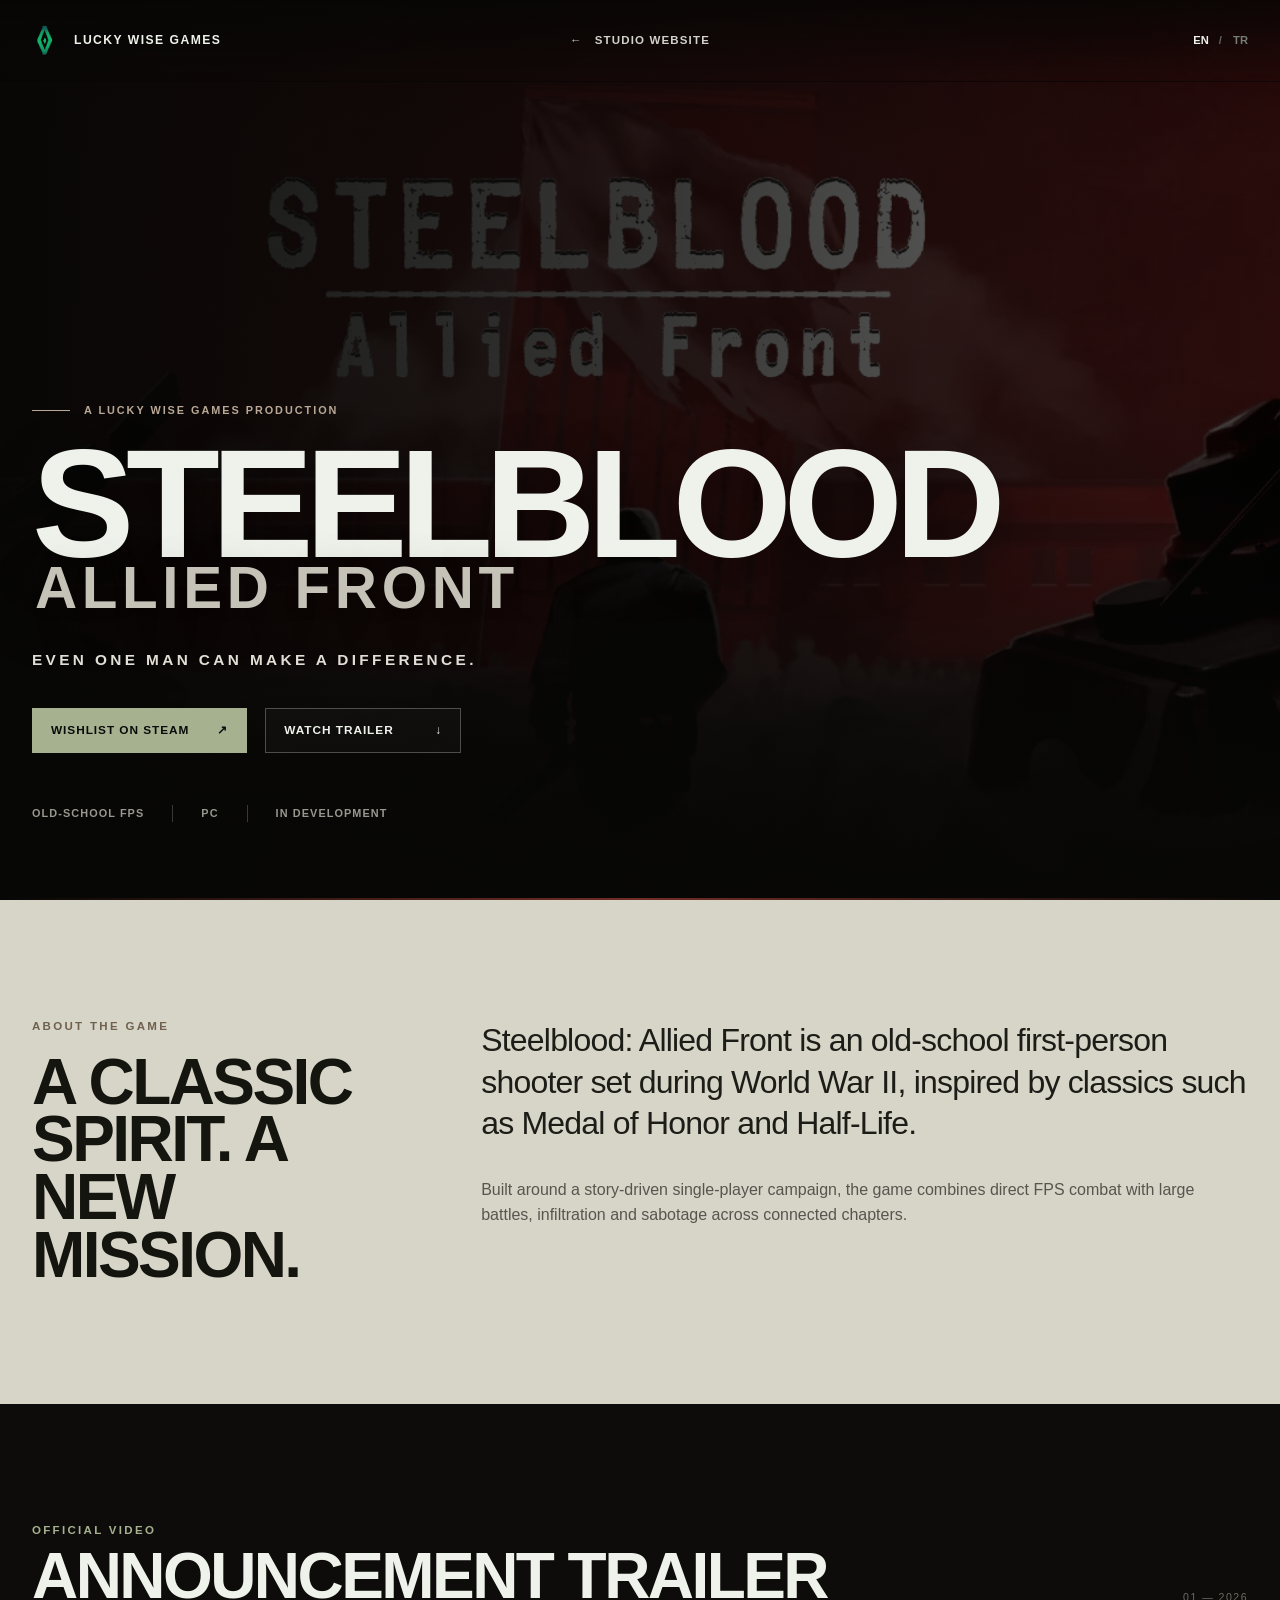
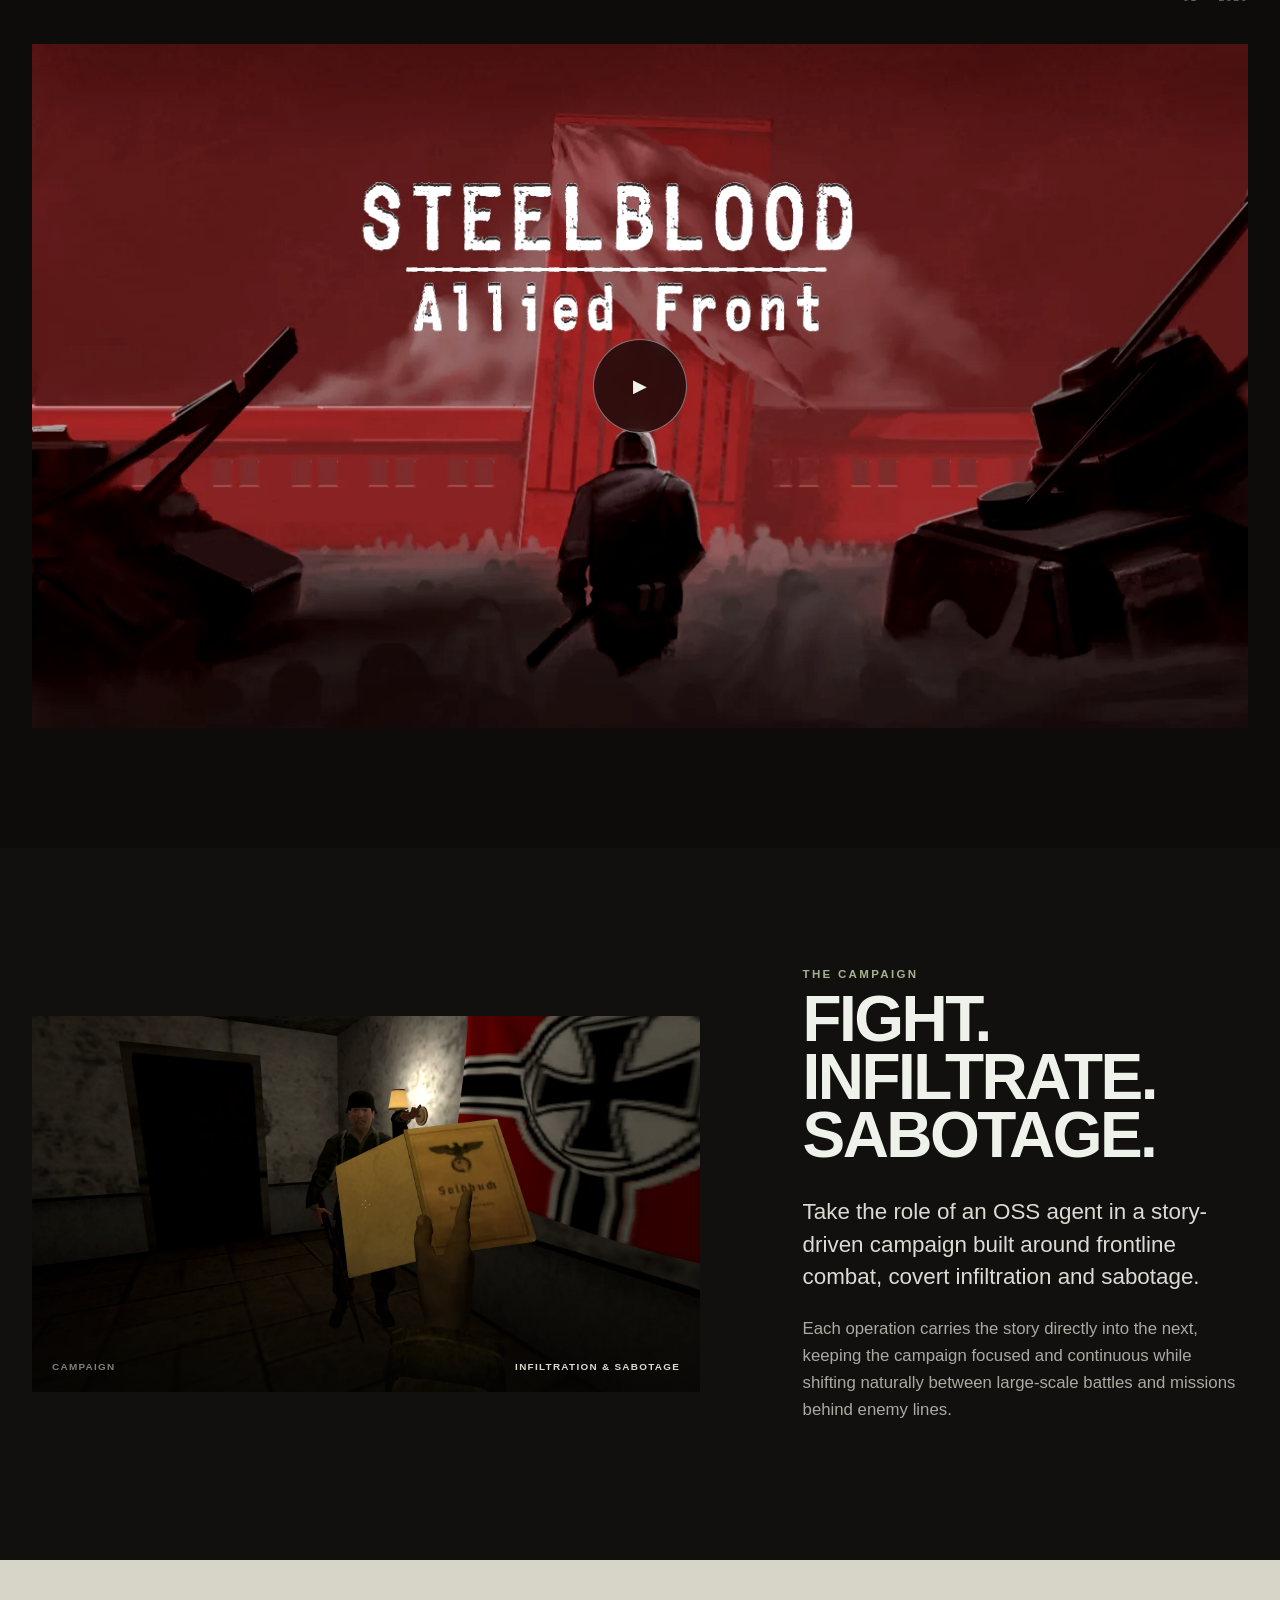
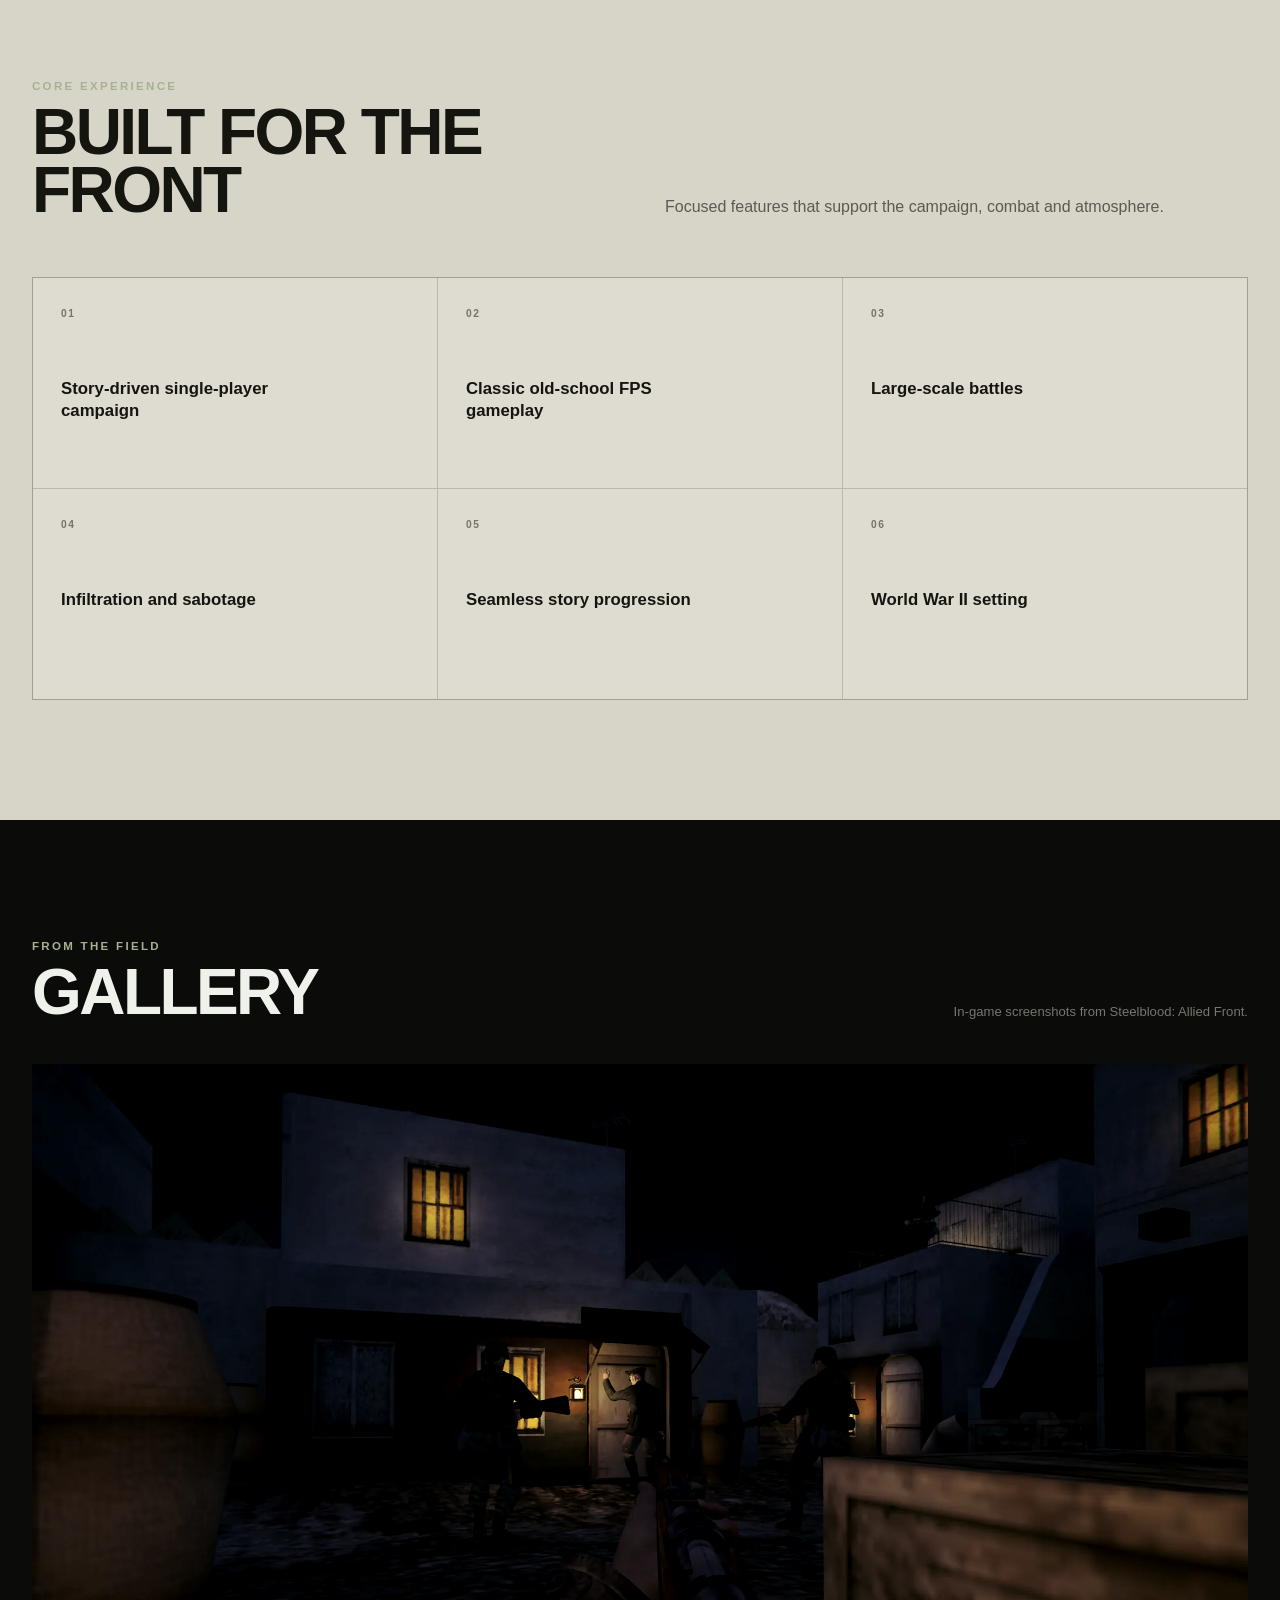
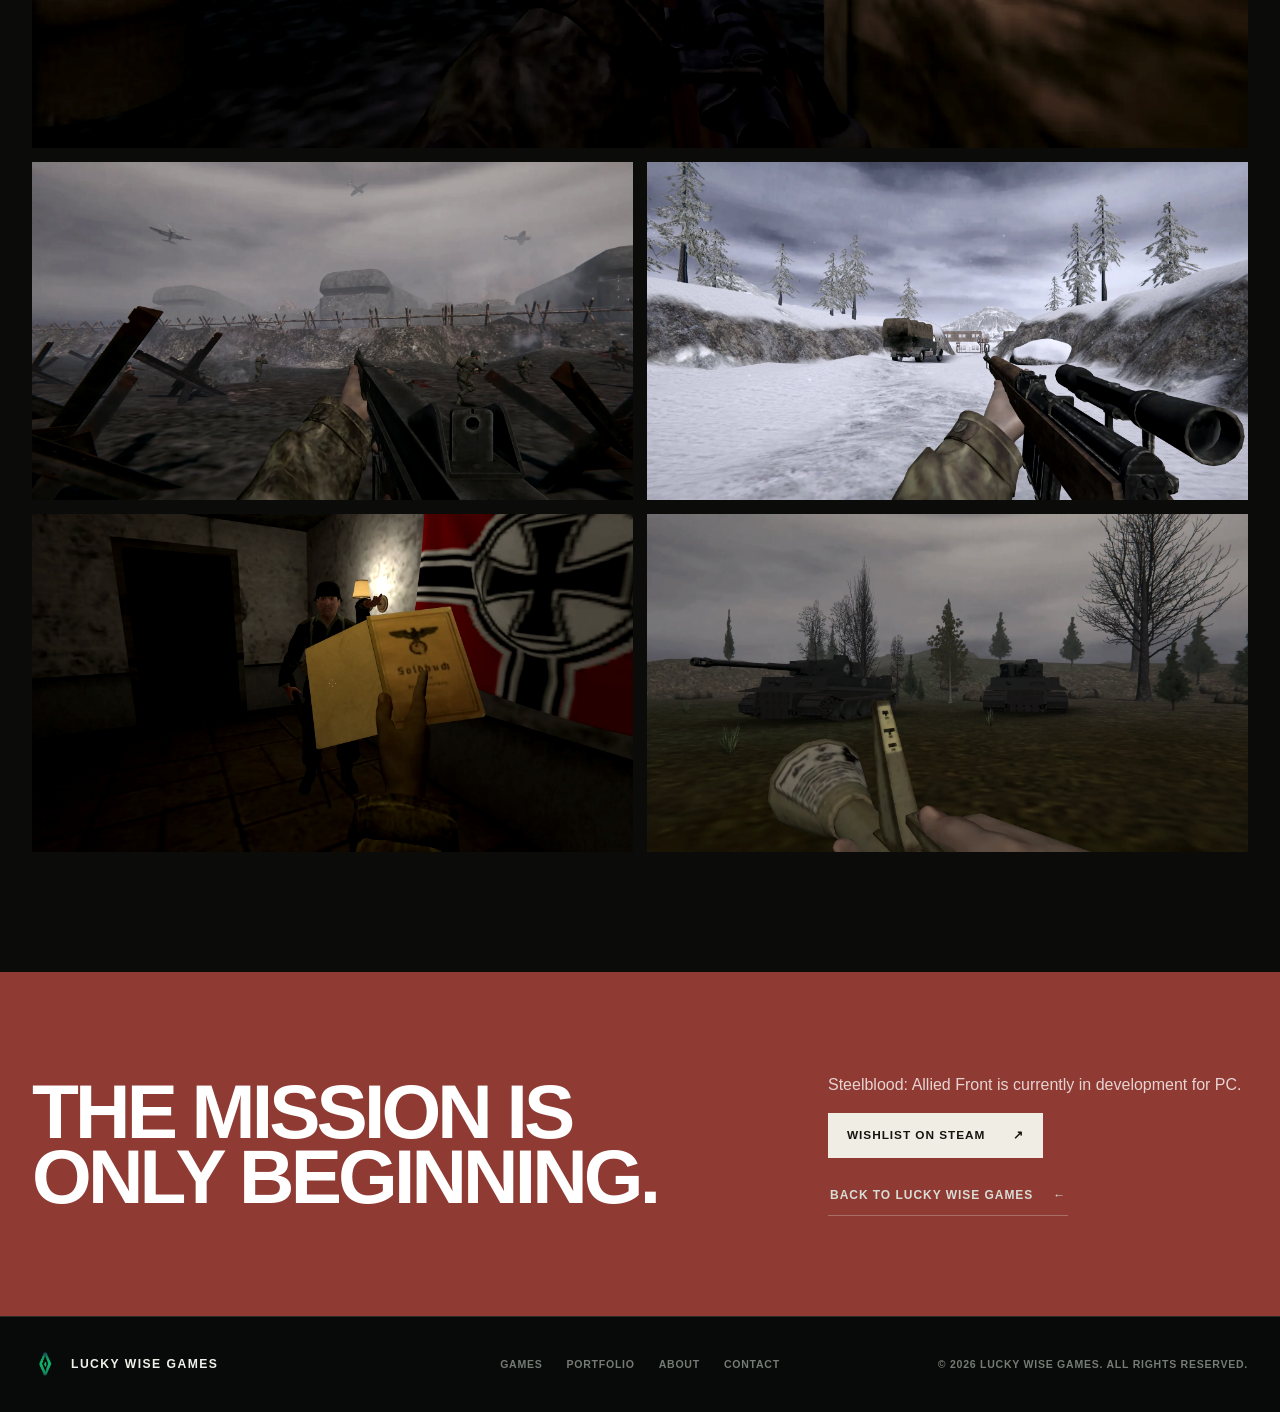
==== commit b34a9162: "Redesigned the Lucky Wise Games website with a modern, cinematic, responsive studio identity. Added " ====
--- a/games/steelblood/index.html
+++ b/games/steelblood/index.html
@@ -10,14 +10,14 @@
   <meta property="og:title" content="Steelblood: Allied Front — Lucky Wise Games">
   <meta property="og:description" content="Even one man can make a difference. Discover the old-school, story-driven FPS from Lucky Wise Games.">
   <meta property="og:url" content="https://luckywise.games/games/steelblood/">
-  <meta property="og:image" content="https://luckywise.games/assets/images/projects/steelblood.jpg">
+  <meta property="og:image" content="https://luckywise.games/assets/images/projects/steelblood.png">
   <meta name="twitter:card" content="summary_large_image">
   <meta name="twitter:title" content="Steelblood: Allied Front — Lucky Wise Games">
   <meta name="twitter:description" content="Even one man can make a difference. An old-school, story-driven FPS.">
-  <meta name="twitter:image" content="https://luckywise.games/assets/images/projects/steelblood.jpg">
+  <meta name="twitter:image" content="https://luckywise.games/assets/images/projects/steelblood.png">
   <title>Steelblood: Allied Front — Lucky Wise Games</title>
   <link rel="icon" type="image/png" href="../../favicon.png">
-  <link rel="preload" href="../../assets/images/projects/steelblood.jpg" as="image">
+  <link rel="preload" href="../../assets/images/projects/steelblood-cover.webp" as="image" type="image/webp">
   <link rel="stylesheet" href="../../assets/css/site.css">
   <script src="../../assets/js/site.js" defer></script>
 </head>
@@ -38,7 +38,7 @@
 
   <main id="main">
     <section class="steel-hero">
-      <div class="steel-hero-bg" aria-hidden="true"><img src="../../assets/images/projects/steelblood.jpg" width="480" height="360" alt=""></div>
+      <div class="steel-hero-bg" aria-hidden="true"><img src="../../assets/images/projects/steelblood-cover.webp" width="1232" height="706" alt=""></div>
       <div class="container steel-hero-content reveal">
         <span class="steel-kicker" data-en="A Lucky Wise Games production" data-tr="Bir Lucky Wise Games yapımı">A Lucky Wise Games production</span>
         <h1>Steelblood<small>Allied Front</small></h1>
@@ -66,7 +66,7 @@
         <div class="steel-heading-row reveal"><div><div class="eyebrow" data-en="Official video" data-tr="Resmî video">Official video</div><h2 data-en="Announcement Trailer" data-tr="Duyuru Fragmanı">Announcement Trailer</h2></div><span>01 — 2026</span></div>
         <div class="trailer-shell reveal" data-inline-container>
           <button type="button" data-video-inline="o0EHBnVsEPQ" aria-label="Play Steelblood: Allied Front announcement trailer">
-            <img src="../../assets/images/projects/steelblood.jpg" width="480" height="360" alt="Steelblood: Allied Front announcement trailer" loading="lazy">
+            <img src="../../assets/images/projects/steelblood-cover.webp" width="1232" height="706" alt="Steelblood: Allied Front announcement trailer" loading="lazy">
             <span class="trailer-play" aria-hidden="true">▶</span>
           </button>
         </div>
@@ -75,16 +75,15 @@
 
     <section class="steel-section story-section" id="story">
       <div class="container story-grid">
-        <ol class="story-route reveal" aria-label="Campaign locations">
-          <li><span>01</span><strong data-en="Normandy" data-tr="Normandiya">Normandy</strong></li>
-          <li><span>02</span><strong data-en="North Africa" data-tr="Kuzey Afrika">North Africa</strong></li>
-          <li><span>03</span><strong data-en="Norway" data-tr="Norveç">Norway</strong></li>
-        </ol>
+        <figure class="story-visual reveal">
+          <img src="../../assets/images/projects/steelblood-4.webp" width="1920" height="1080" alt="Steelblood infiltration gameplay scene" loading="lazy">
+          <figcaption><span>Campaign</span><span data-en="Infiltration & sabotage" data-tr="Sızma ve sabotaj">Infiltration &amp; sabotage</span></figcaption>
+        </figure>
         <div class="story-copy reveal reveal-delay">
-          <div class="eyebrow" data-en="The story" data-tr="Hikâye">The story</div>
-          <h2 data-en="Behind enemy lines" data-tr="Düşman hatlarının ardında">Behind enemy lines</h2>
-          <p data-en="Step into the role of an OSS agent as the campaign moves from the Normandy landings to North Africa, and onward to secret weapons facilities hidden in Norway." data-tr="Normandiya çıkarmasından Kuzey Afrika'ya, oradan Norveç'te gizlenen silah tesislerine uzanan senaryoda bir OSS ajanının rolünü üstlenin.">Step into the role of an OSS agent as the campaign moves from the Normandy landings to North Africa, and onward to secret weapons facilities hidden in Norway.</p>
-          <p data-en="Each operation carries the story forward without breaking its momentum, shifting between open conflict, infiltration and sabotage." data-tr="Her operasyon; açık çatışma, sızma ve sabotaj arasında geçiş yaparken hikâyeyi temposunu bozmadan ileri taşır.">Each operation carries the story forward without breaking its momentum, shifting between open conflict, infiltration and sabotage.</p>
+          <div class="eyebrow" data-en="The campaign" data-tr="Senaryo">The campaign</div>
+          <h2 data-en="Fight. Infiltrate. Sabotage." data-tr="Çatış. Sız. Sabote et.">Fight. Infiltrate. Sabotage.</h2>
+          <p data-en="Take the role of an OSS agent in a story-driven campaign built around frontline combat, covert infiltration and sabotage." data-tr="Cephe çatışmaları, gizli sızma operasyonları ve sabotaj görevleri etrafında şekillenen hikâye odaklı senaryoda bir OSS ajanının rolünü üstlenin.">Take the role of an OSS agent in a story-driven campaign built around frontline combat, covert infiltration and sabotage.</p>
+          <p data-en="Each operation carries the story directly into the next, keeping the campaign focused and continuous while shifting naturally between large-scale battles and missions behind enemy lines." data-tr="Her operasyon hikâyeyi doğrudan bir sonrakine taşır; büyük ölçekli muharebeler ile düşman hatlarının ardındaki görevler arasında doğal biçimde geçiş yaparken senaryonun odağını ve sürekliliğini korur.">Each operation carries the story directly into the next, keeping the campaign focused and continuous while shifting naturally between large-scale battles and missions behind enemy lines.</p>
         </div>
       </div>
     </section>
@@ -105,11 +104,13 @@
 
     <section class="steel-section gallery-section" id="gallery">
       <div class="container">
-        <div class="gallery-heading reveal"><div><div class="eyebrow" data-en="From the field" data-tr="Cepheden görüntüler">From the field</div><h2 data-en="Gallery" data-tr="Galeri">Gallery</h2></div><p data-en="Gameplay stills from the official announcement trailer." data-tr="Resmî duyuru fragmanından gerçek oynanış kareleri.">Gameplay stills from the official announcement trailer.</p></div>
+        <div class="gallery-heading reveal"><div><div class="eyebrow" data-en="From the field" data-tr="Cepheden görüntüler">From the field</div><h2 data-en="Gallery" data-tr="Galeri">Gallery</h2></div><p data-en="In-game screenshots from Steelblood: Allied Front." data-tr="Steelblood: Allied Front'tan oyun içi ekran görüntüleri.">In-game screenshots from Steelblood: Allied Front.</p></div>
         <div class="steel-gallery reveal">
-          <figure><img src="../../assets/images/projects/steelblood-frame-1.jpg" width="320" height="180" alt="Steelblood combat scene on the water" loading="lazy"></figure>
-          <figure><img src="../../assets/images/projects/steelblood-frame-2.jpg" width="320" height="180" alt="Steelblood night mission scene" loading="lazy"></figure>
-          <figure><img src="../../assets/images/projects/steelblood-frame-3.jpg" width="320" height="180" alt="Steelblood: Allied Front title scene" loading="lazy"></figure>
+          <figure><img src="../../assets/images/projects/steelblood-1.webp" width="1920" height="1080" alt="Steelblood nighttime infiltration gameplay" loading="lazy"></figure>
+          <figure><img src="../../assets/images/projects/steelblood-2.webp" width="1920" height="1080" alt="Steelblood large-scale battlefield gameplay" loading="lazy"></figure>
+          <figure><img src="../../assets/images/projects/steelblood-3.webp" width="1920" height="1080" alt="Steelblood winter combat gameplay" loading="lazy"></figure>
+          <figure><img src="../../assets/images/projects/steelblood-4.webp" width="1920" height="1080" alt="Steelblood close-quarters mission gameplay" loading="lazy"></figure>
+          <figure><img src="../../assets/images/projects/steelblood-5.webp" width="1920" height="1080" alt="Steelblood armored battle gameplay" loading="lazy"></figure>
         </div>
       </div>
     </section>
--- a/assets/css/site.css
+++ b/assets/css/site.css
@@ -209,7 +209,7 @@
 .text-link:hover { border-color: var(--accent); color: #fff; }
 
 .hero-feature { min-width: 0; }
-.feature-media { position: relative; display: block; height: min(48vw, 570px); min-height: 440px; overflow: hidden; background: #1a1917; text-decoration: none; }
+.feature-media { position: relative; display: block; aspect-ratio: 1232 / 706; overflow: hidden; background: #1a1917; text-decoration: none; }
 .feature-media::after { content: ""; position: absolute; inset: 0; background: linear-gradient(180deg, transparent 55%, rgba(5,6,5,.68)); }
 .feature-media img { width: 100%; height: 100%; object-fit: cover; filter: saturate(.72) contrast(1.09); transition: transform .9s var(--ease), filter .6s ease; }
 .feature-media:hover img { transform: scale(1.025); filter: saturate(.9) contrast(1.06); }
@@ -349,11 +349,13 @@
 .trailer-shell button:hover .trailer-play { background: var(--war-red); transform: translate(-50%,-50%) scale(1.06); }
 .trailer-shell iframe { width: 100%; height: 100%; border: 0; }
 .story-section { background: #11100e; }
-.story-grid { display: grid; grid-template-columns: 1.1fr .9fr; gap: clamp(70px, 10vw, 150px); align-items: start; }
-.story-route { margin: 0; padding: 0; list-style: none; border-top: 1px solid var(--line); }
-.story-route li { display: grid; grid-template-columns: 48px 1fr; align-items: center; padding: 22px 0; border-bottom: 1px solid var(--line); }
-.story-route span { color: #6e6d65; font-size: .65rem; letter-spacing: .1em; }
-.story-route strong { font-family: "Arial Narrow", Impact, sans-serif; font-size: 1.45rem; letter-spacing: .02em; text-transform: uppercase; }
+.story-grid { display: grid; grid-template-columns: 1.2fr .8fr; gap: clamp(60px, 8vw, 120px); align-items: center; }
+.story-visual { position: relative; margin: 0; overflow: hidden; background: #080807; aspect-ratio: 16 / 9; }
+.story-visual::after { content: ""; position: absolute; inset: 0; pointer-events: none; background: linear-gradient(180deg, transparent 62%, rgba(5,5,4,.72)); }
+.story-visual img { width: 100%; height: 100%; object-fit: cover; filter: saturate(.72) contrast(1.08); transition: transform .8s var(--ease), filter .4s ease; }
+.story-visual:hover img { transform: scale(1.02); filter: saturate(.88) contrast(1.05); }
+.story-visual figcaption { position: absolute; z-index: 1; right: 20px; bottom: 17px; left: 20px; display: flex; justify-content: space-between; gap: 20px; color: #dad8cf; font-size: .62rem; font-weight: 800; letter-spacing: .13em; text-transform: uppercase; }
+.story-visual figcaption span:first-child { color: #817f77; }
 .story-copy p { color: #aba9a0; font-size: 1.05rem; }
 .story-copy p:first-of-type { margin-top: 32px; color: #dcdbd2; font-size: 1.4rem; line-height: 1.45; }
 .features-section { background: #d7d4c8; color: #151510; }
@@ -366,8 +368,9 @@
 .gallery-section { background: #0b0b09; }
 .gallery-heading { display: flex; justify-content: space-between; align-items: end; margin-bottom: 42px; }
 .gallery-heading p { max-width: 440px; margin: 0; color: #77766f; font-size: .82rem; text-align: right; }
-.steel-gallery { display: grid; grid-template-columns: 1.35fr 1fr 1fr; gap: 14px; }
+.steel-gallery { display: grid; grid-template-columns: repeat(2, minmax(0, 1fr)); gap: 14px; }
 .steel-gallery figure { position: relative; min-width: 0; margin: 0; overflow: hidden; background: #171511; aspect-ratio: 16 / 9; }
+.steel-gallery figure:first-child { grid-column: 1 / -1; }
 .steel-gallery img { width: 100%; height: 100%; object-fit: cover; filter: saturate(.68) contrast(1.16); transition: transform .7s var(--ease), filter .4s ease; }
 .steel-gallery figure:hover img { transform: scale(1.025); filter: saturate(.9) contrast(1.08); }
 .steel-cta { padding: 100px 0; background: #8f3a33; color: #fff; }
@@ -383,7 +386,7 @@
   .site-nav { gap: 22px; margin-right: 30px; }
   .hero-grid { grid-template-columns: .85fr 1.15fr; gap: 44px; }
   .hero-copy h1 { font-size: clamp(3.4rem, 6.4vw, 5.8rem); }
-  .feature-media { min-height: 390px; }
+  .feature-media { min-height: 0; }
   .project-grid { grid-template-columns: repeat(2, 1fr); }
   .game-showcase { grid-template-columns: 1.15fr .85fr; }
   .game-showcase-copy { padding: 38px; }
@@ -412,7 +415,7 @@
   .hero-copy { max-width: 720px; }
   .hero-copy h1 { font-size: clamp(4.2rem, 12vw, 7rem); }
   .hero-feature { max-width: 720px; }
-  .feature-media { height: min(78vw, 540px); }
+  .feature-media { height: auto; min-height: 0; }
   .hero-foot { display: none; }
   .section-heading { grid-template-columns: 1fr; gap: 36px; margin-bottom: 54px; }
   .section-heading h2 { margin-top: 0; }
@@ -441,7 +444,7 @@
   .button-row { align-items: stretch; }
   .button { width: 100%; }
   .text-link { width: fit-content; }
-  .feature-media { min-height: 350px; height: 104vw; }
+  .feature-media { height: auto; min-height: 0; }
   .feature-caption { grid-template-columns: 1fr; gap: 12px; }
   .section-heading h2 { font-size: 4rem; }
   .project-grid { grid-template-columns: minmax(0, 1fr); gap: 44px; }
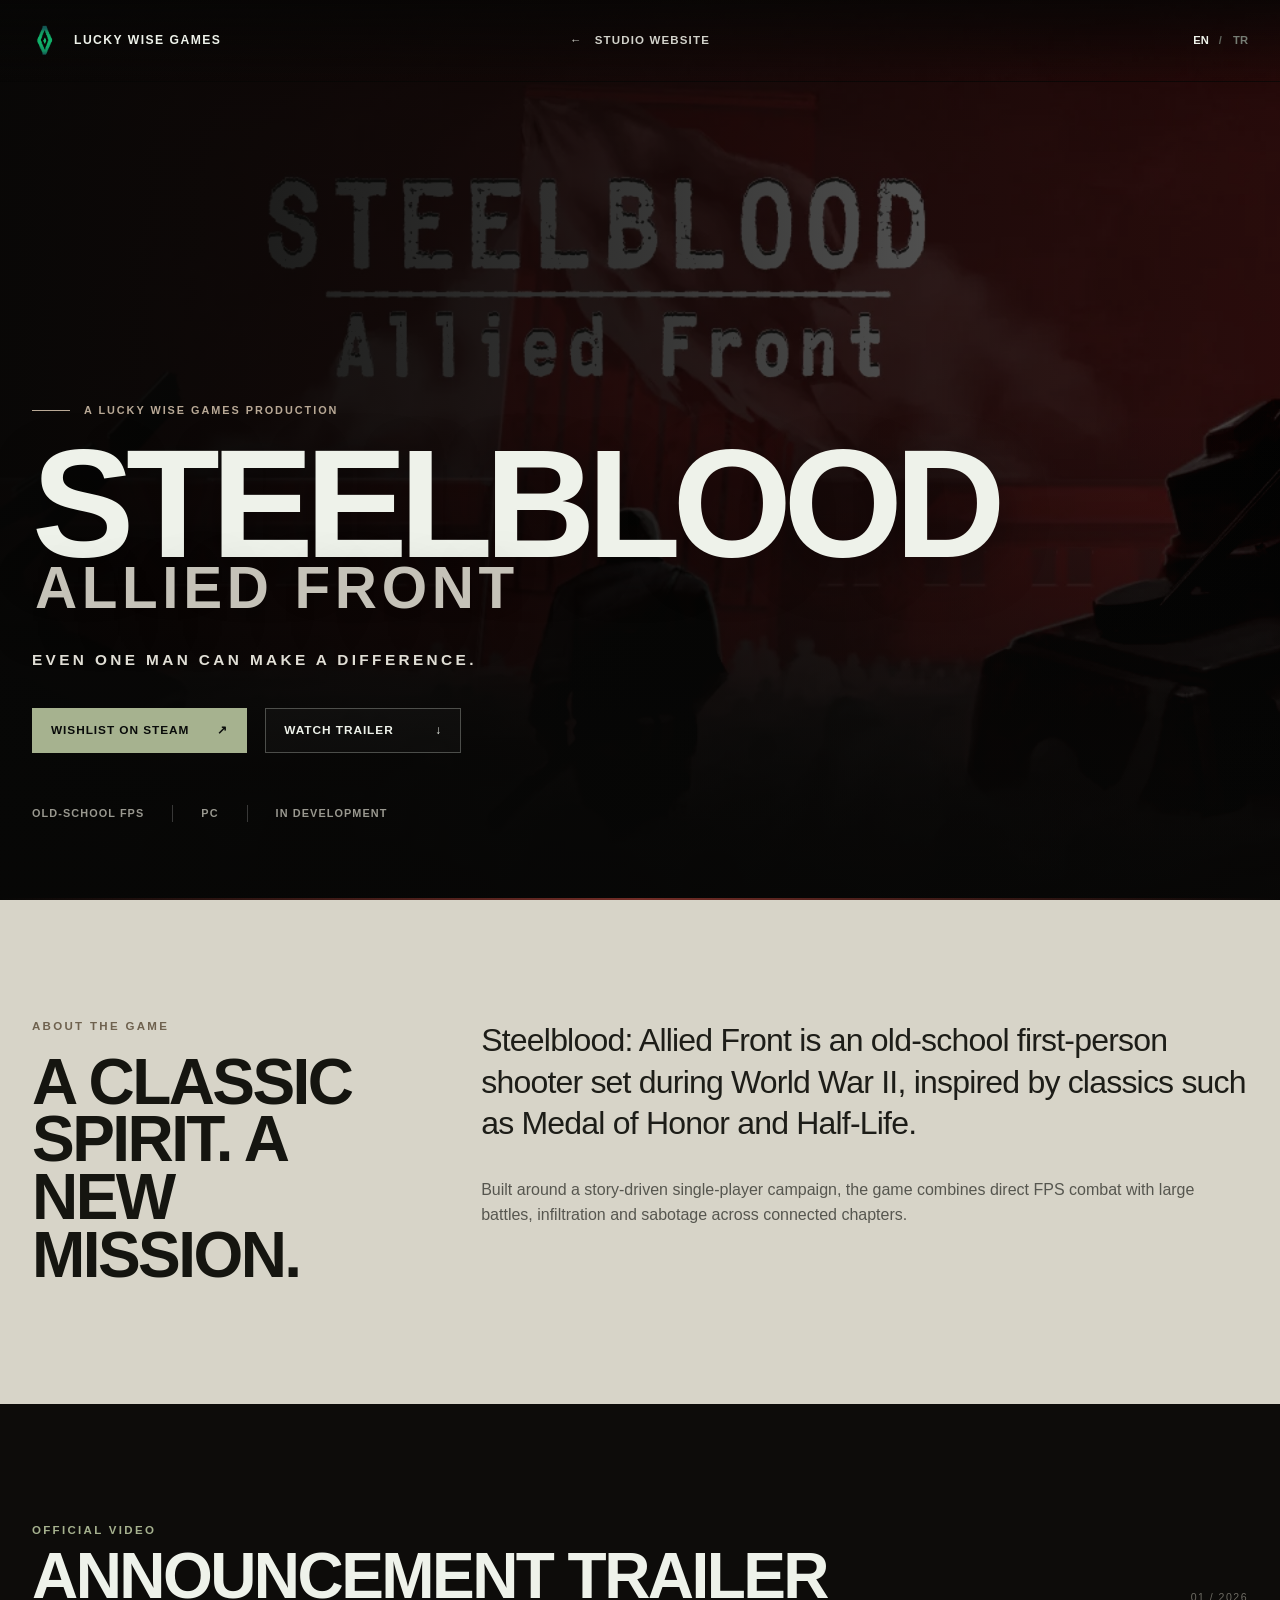
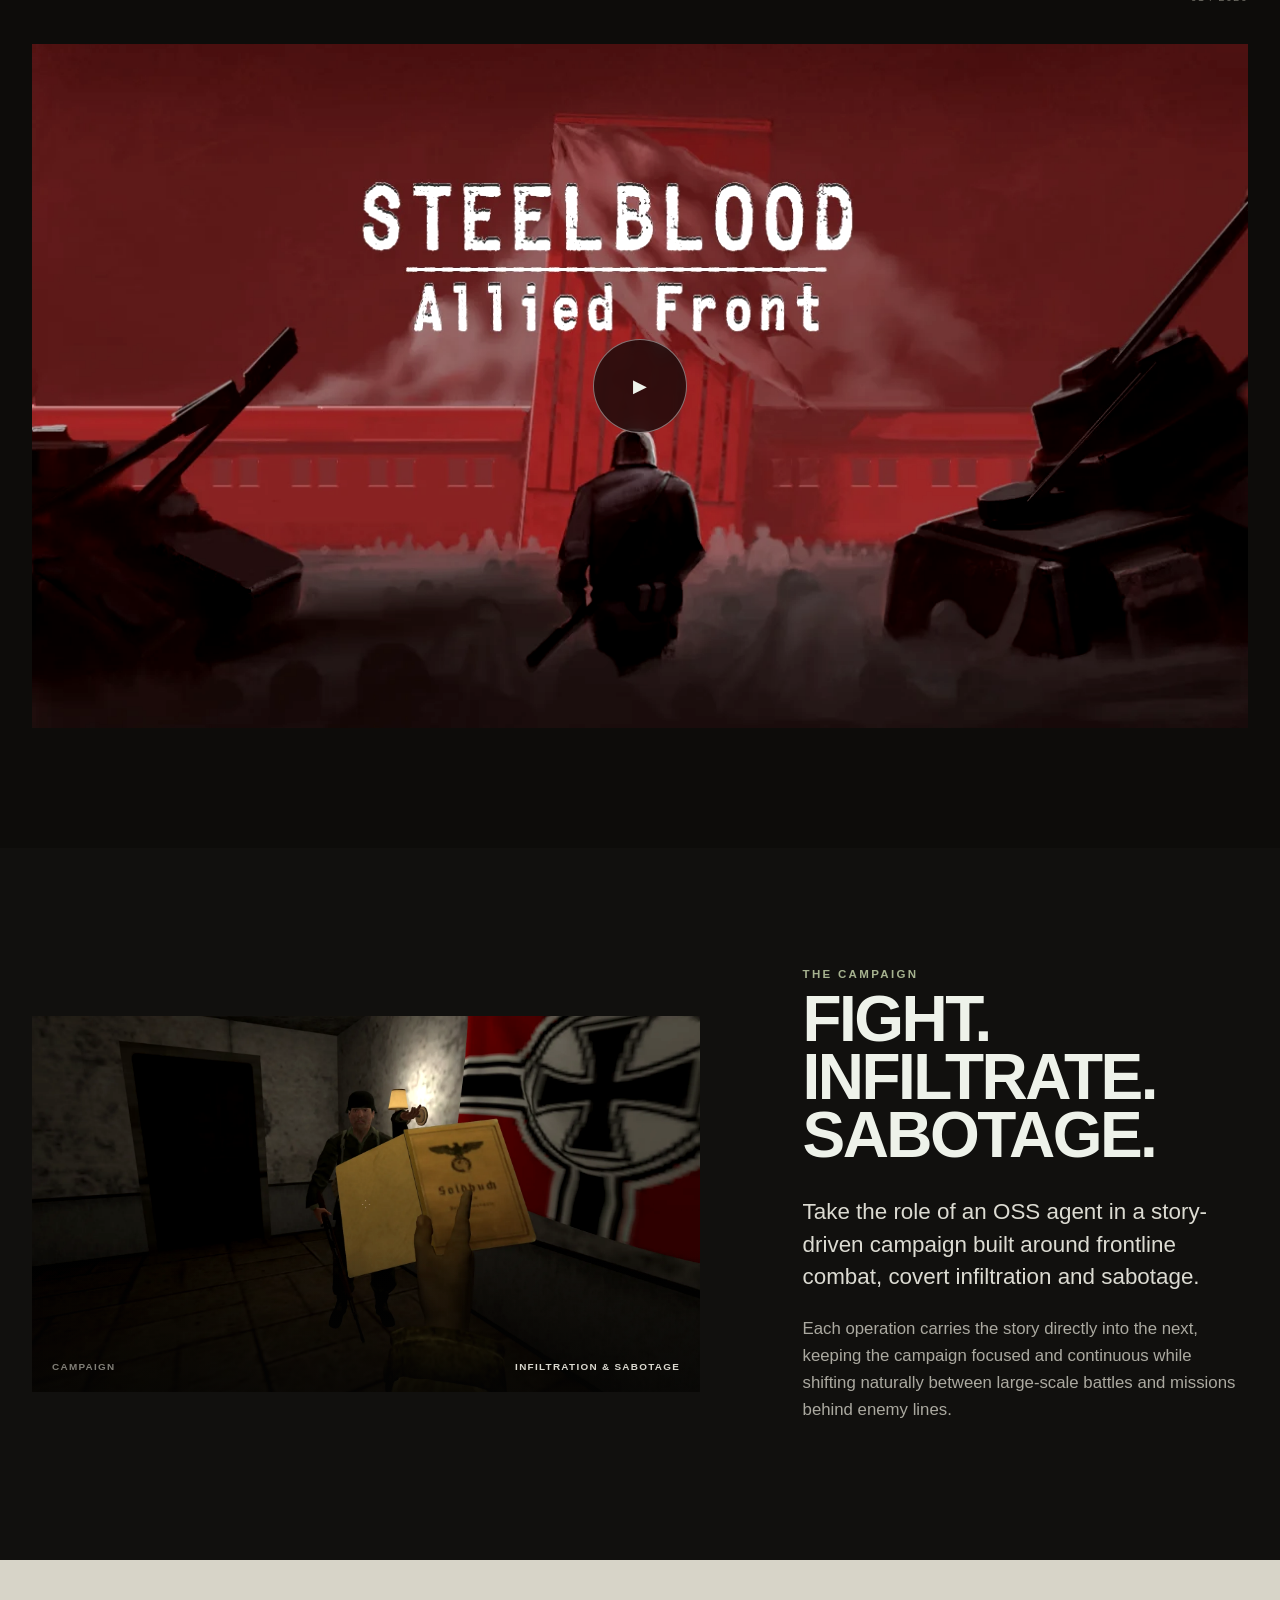
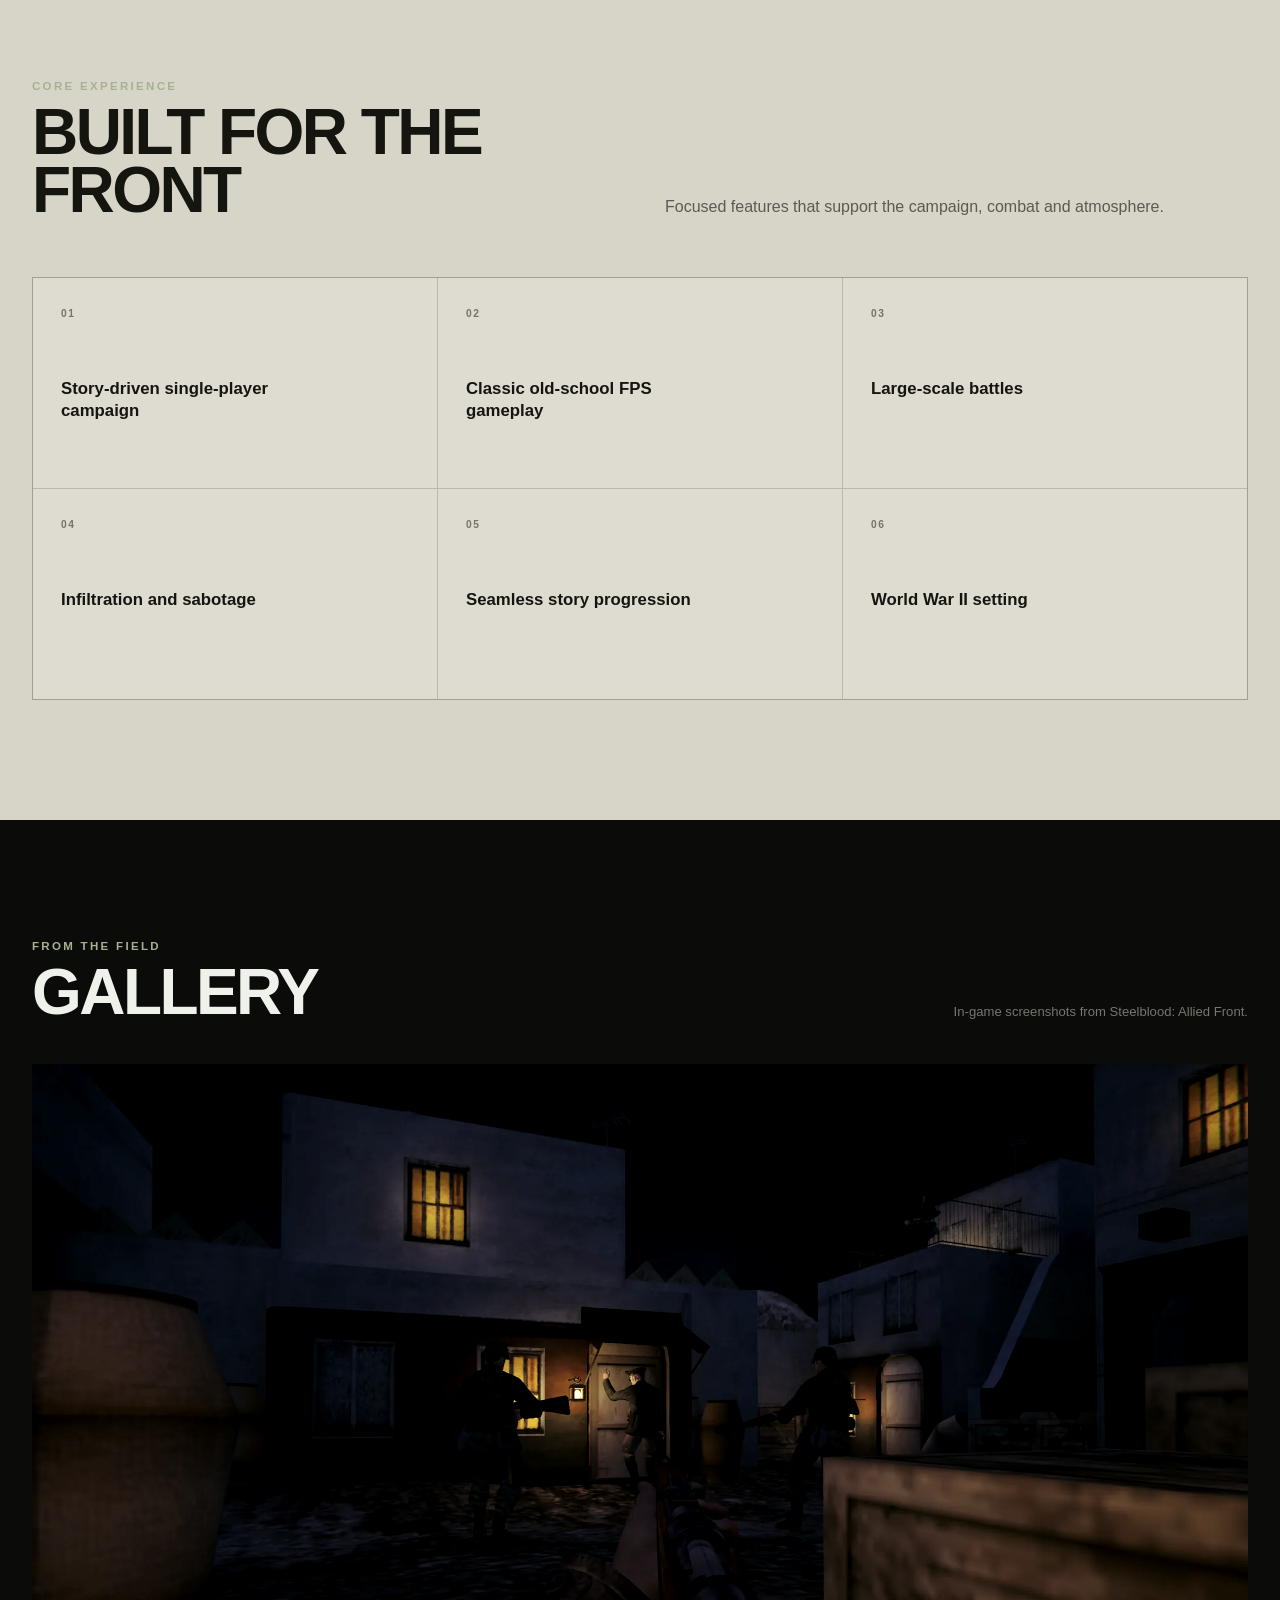
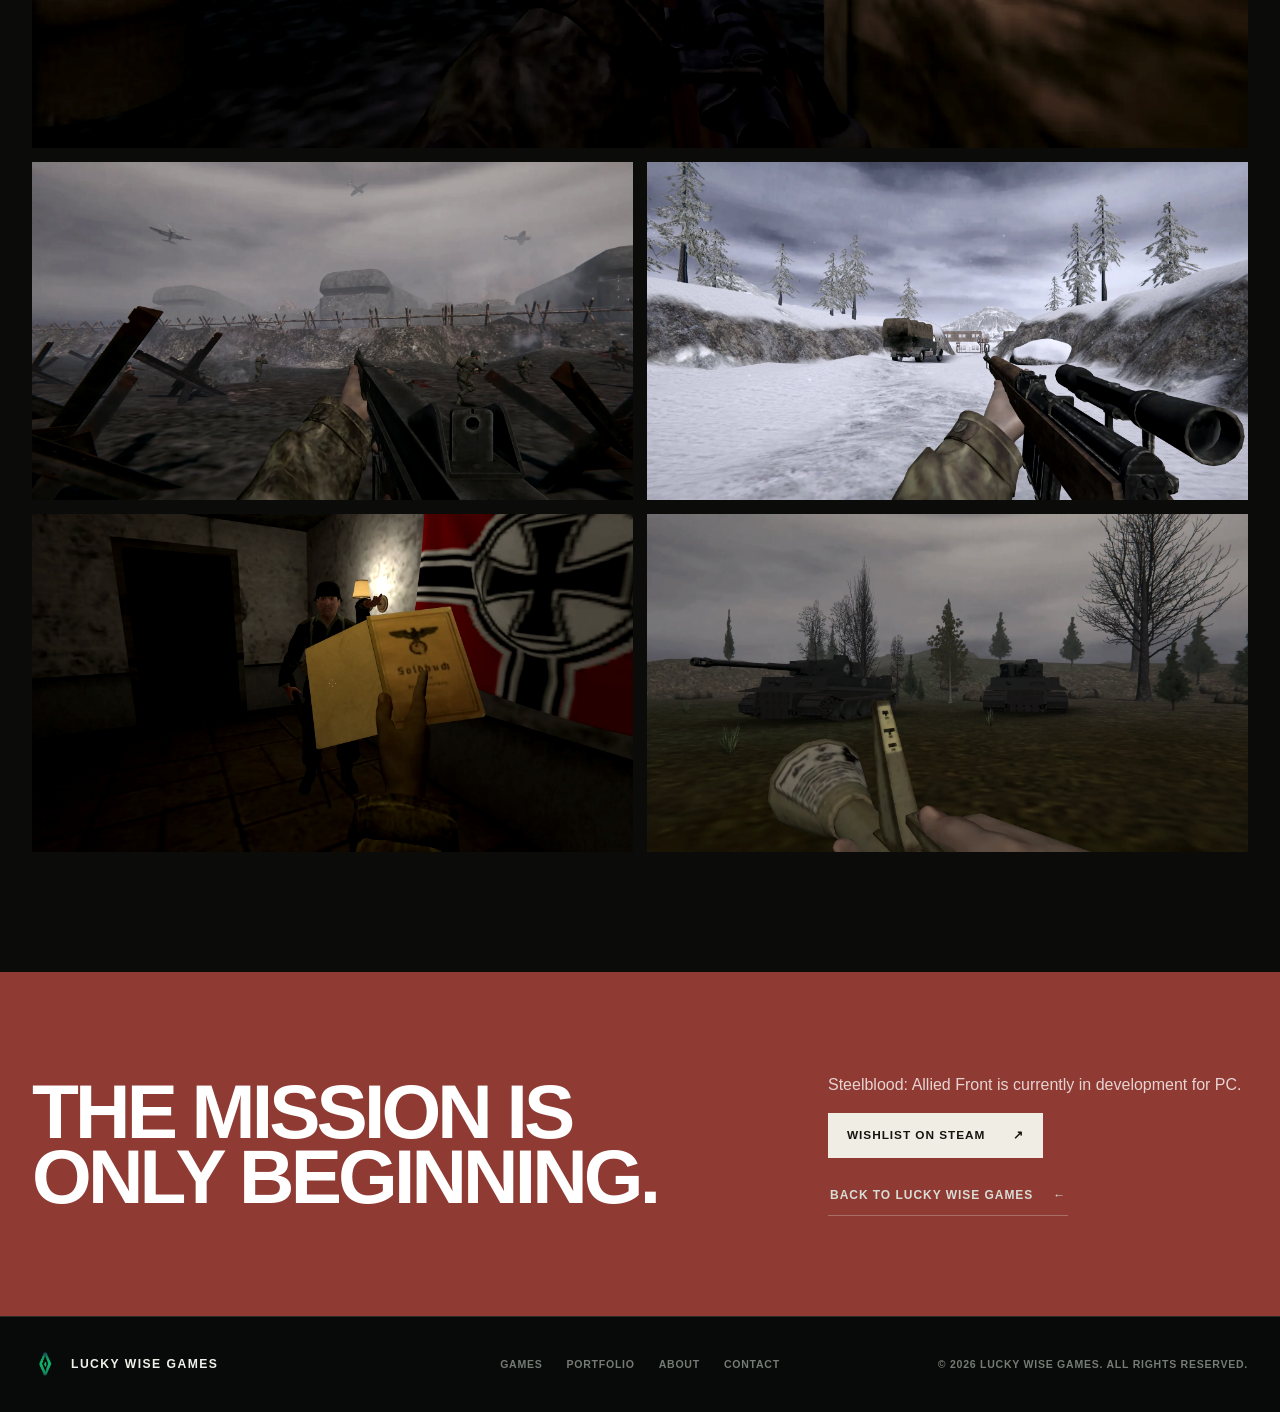
==== commit 5659a605: "- Fixed shifted and overflowing headings on the Home and Games sections - Improved responsive typogr" ====
--- a/games/steelblood/index.html
+++ b/games/steelblood/index.html
@@ -7,15 +7,15 @@
   <meta name="description" content="Steelblood: Allied Front is an old-school, story-driven World War II first-person shooter by Lucky Wise Games.">
   <meta property="og:type" content="website">
   <meta property="og:site_name" content="Lucky Wise Games">
-  <meta property="og:title" content="Steelblood: Allied Front — Lucky Wise Games">
+  <meta property="og:title" content="Steelblood: Allied Front | Lucky Wise Games">
   <meta property="og:description" content="Even one man can make a difference. Discover the old-school, story-driven FPS from Lucky Wise Games.">
   <meta property="og:url" content="https://luckywise.games/games/steelblood/">
   <meta property="og:image" content="https://luckywise.games/assets/images/projects/steelblood.png">
   <meta name="twitter:card" content="summary_large_image">
-  <meta name="twitter:title" content="Steelblood: Allied Front — Lucky Wise Games">
+  <meta name="twitter:title" content="Steelblood: Allied Front | Lucky Wise Games">
   <meta name="twitter:description" content="Even one man can make a difference. An old-school, story-driven FPS.">
   <meta name="twitter:image" content="https://luckywise.games/assets/images/projects/steelblood.png">
-  <title>Steelblood: Allied Front — Lucky Wise Games</title>
+  <title>Steelblood: Allied Front | Lucky Wise Games</title>
   <link rel="icon" type="image/png" href="../../favicon.png">
   <link rel="preload" href="../../assets/images/projects/steelblood-cover.webp" as="image" type="image/webp">
   <link rel="stylesheet" href="../../assets/css/site.css">
@@ -63,7 +63,7 @@
 
     <section class="steel-section steel-video-section" id="trailer">
       <div class="container">
-        <div class="steel-heading-row reveal"><div><div class="eyebrow" data-en="Official video" data-tr="Resmî video">Official video</div><h2 data-en="Announcement Trailer" data-tr="Duyuru Fragmanı">Announcement Trailer</h2></div><span>01 — 2026</span></div>
+        <div class="steel-heading-row reveal"><div><div class="eyebrow" data-en="Official video" data-tr="Resmî video">Official video</div><h2 data-en="Announcement Trailer" data-tr="Duyuru Fragmanı">Announcement Trailer</h2></div><span>01 / 2026</span></div>
         <div class="trailer-shell reveal" data-inline-container>
           <button type="button" data-video-inline="o0EHBnVsEPQ" aria-label="Play Steelblood: Allied Front announcement trailer">
             <img src="../../assets/images/projects/steelblood-cover.webp" width="1232" height="706" alt="Steelblood: Allied Front announcement trailer" loading="lazy">
--- a/assets/css/site.css
+++ b/assets/css/site.css
@@ -1,4 +1,4 @@
-/* Lucky Wise Games — shared studio and game-page styles */
+/* Lucky Wise Games shared studio and game-page styles */
 :root {
   --ink: #090b0a;
   --ink-soft: #0f1210;
@@ -169,16 +169,17 @@
   opacity: .14;
   background-image: repeating-linear-gradient(115deg, transparent 0, transparent 7px, rgba(255,255,255,.018) 8px);
 }
-.hero-grid { position: relative; z-index: 1; display: grid; grid-template-columns: minmax(0, .9fr) minmax(420px, 1.1fr); gap: clamp(48px, 8vw, 118px); align-items: center; }
+.hero-grid { position: relative; z-index: 1; display: grid; grid-template-columns: minmax(0, .95fr) minmax(460px, 1.05fr); gap: clamp(42px, 5vw, 72px); align-items: center; }
 .hero-copy h1 {
-  max-width: 680px;
+  max-width: 580px;
   margin: 24px 0 28px;
   font-family: "Arial Narrow", Impact, sans-serif;
-  font-size: clamp(3.8rem, 6vw, 7rem);
+  font-size: clamp(3.65rem, 4.7vw, 5.75rem);
   font-stretch: condensed;
   font-weight: 700;
   letter-spacing: -.045em;
-  line-height: .9;
+  line-height: .92;
+  text-wrap: balance;
   text-transform: uppercase;
 }
 .hero-intro { max-width: 590px; margin: 0 0 36px; color: #b6bcb3; font-size: clamp(1rem, 1.25vw, 1.18rem); }
@@ -222,18 +223,18 @@
 .hero-foot { position: absolute; z-index: 1; right: 0; bottom: 24px; left: 0; display: flex; justify-content: space-between; color: #656b63; font-size: .6rem; font-weight: 800; letter-spacing: .18em; }
 
 .section-heading { display: grid; grid-template-columns: 1fr 2fr; gap: 64px; align-items: start; margin-bottom: 76px; }
-.section-heading h2 { margin: -8px 0 16px; font-family: "Arial Narrow", Impact, sans-serif; font-size: clamp(3.5rem, 6vw, 6.5rem); letter-spacing: -.04em; line-height: .9; text-transform: uppercase; }
+.section-heading h2 { margin: 0 0 16px; font-family: "Arial Narrow", Impact, sans-serif; font-size: clamp(3.5rem, 5.4vw, 5.8rem); letter-spacing: -.04em; line-height: .9; text-transform: uppercase; }
 .section-heading p { max-width: 620px; margin: 0; color: var(--muted); font-size: 1.05rem; }
 .games-section { background: #0c0e0d; }
-.game-showcase { display: grid; grid-template-columns: minmax(0, 1.45fr) minmax(360px, .8fr); min-height: 610px; border: 1px solid var(--line); background: var(--surface); }
-.game-showcase-media { position: relative; min-height: 520px; overflow: hidden; }
+.game-showcase { display: grid; grid-template-columns: minmax(0, 1.2fr) minmax(390px, .8fr); border: 1px solid var(--line); background: var(--surface); }
+.game-showcase-media { position: relative; min-height: 0; overflow: hidden; }
 .game-showcase-media::after { content: ""; position: absolute; inset: 0; background: linear-gradient(90deg, transparent 75%, rgba(21,24,21,.7)); }
 .game-showcase-media img { width: 100%; height: 100%; object-fit: cover; filter: saturate(.64) contrast(1.13); transition: transform .9s var(--ease), filter .6s ease; }
 .game-showcase-media:hover img { transform: scale(1.03); filter: saturate(.86) contrast(1.08); }
 .media-arrow { position: absolute; z-index: 1; right: 20px; bottom: 20px; display: grid; width: 48px; height: 48px; place-items: center; background: var(--paper); color: var(--ink); font-size: 1.2rem; transition: transform .25s var(--ease); }
 .game-showcase-media:hover .media-arrow { transform: translate(3px, -3px); }
-.game-showcase-copy { display: flex; flex-direction: column; justify-content: center; padding: clamp(36px, 5vw, 72px); }
-.game-showcase-copy h3 { margin: 28px 0 22px; font-family: "Arial Narrow", Impact, sans-serif; font-size: clamp(3.4rem, 5vw, 5.8rem); letter-spacing: -.045em; line-height: .84; text-transform: uppercase; }
+.game-showcase-copy { display: flex; min-width: 0; flex-direction: column; justify-content: center; padding: clamp(32px, 4vw, 56px); }
+.game-showcase-copy h3 { max-width: 100%; margin: 24px 0 20px; font-family: "Arial Narrow", Impact, sans-serif; font-size: clamp(2.45rem, 3.2vw, 3.9rem); letter-spacing: -.04em; line-height: .9; text-transform: uppercase; }
 .game-showcase-copy h3 span { display: block; }
 .game-showcase-copy > p { margin: 0 0 32px; color: var(--muted); }
 .game-meta { margin: 0 0 36px; border-top: 1px solid var(--line); }
@@ -384,11 +385,11 @@
 @media (max-width: 1080px) {
   .header-inner { grid-template-columns: 1fr auto auto; }
   .site-nav { gap: 22px; margin-right: 30px; }
-  .hero-grid { grid-template-columns: .85fr 1.15fr; gap: 44px; }
-  .hero-copy h1 { font-size: clamp(3.4rem, 6.4vw, 5.8rem); }
+  .hero-grid { grid-template-columns: minmax(0, .95fr) minmax(420px, 1.05fr); gap: 36px; }
+  .hero-copy h1 { font-size: clamp(3.35rem, 5.2vw, 4.6rem); }
   .feature-media { min-height: 0; }
   .project-grid { grid-template-columns: repeat(2, 1fr); }
-  .game-showcase { grid-template-columns: 1.15fr .85fr; }
+  .game-showcase { grid-template-columns: minmax(0, 1.1fr) minmax(360px, .9fr); }
   .game-showcase-copy { padding: 38px; }
   .feature-list { grid-template-columns: repeat(2, 1fr); }
 }
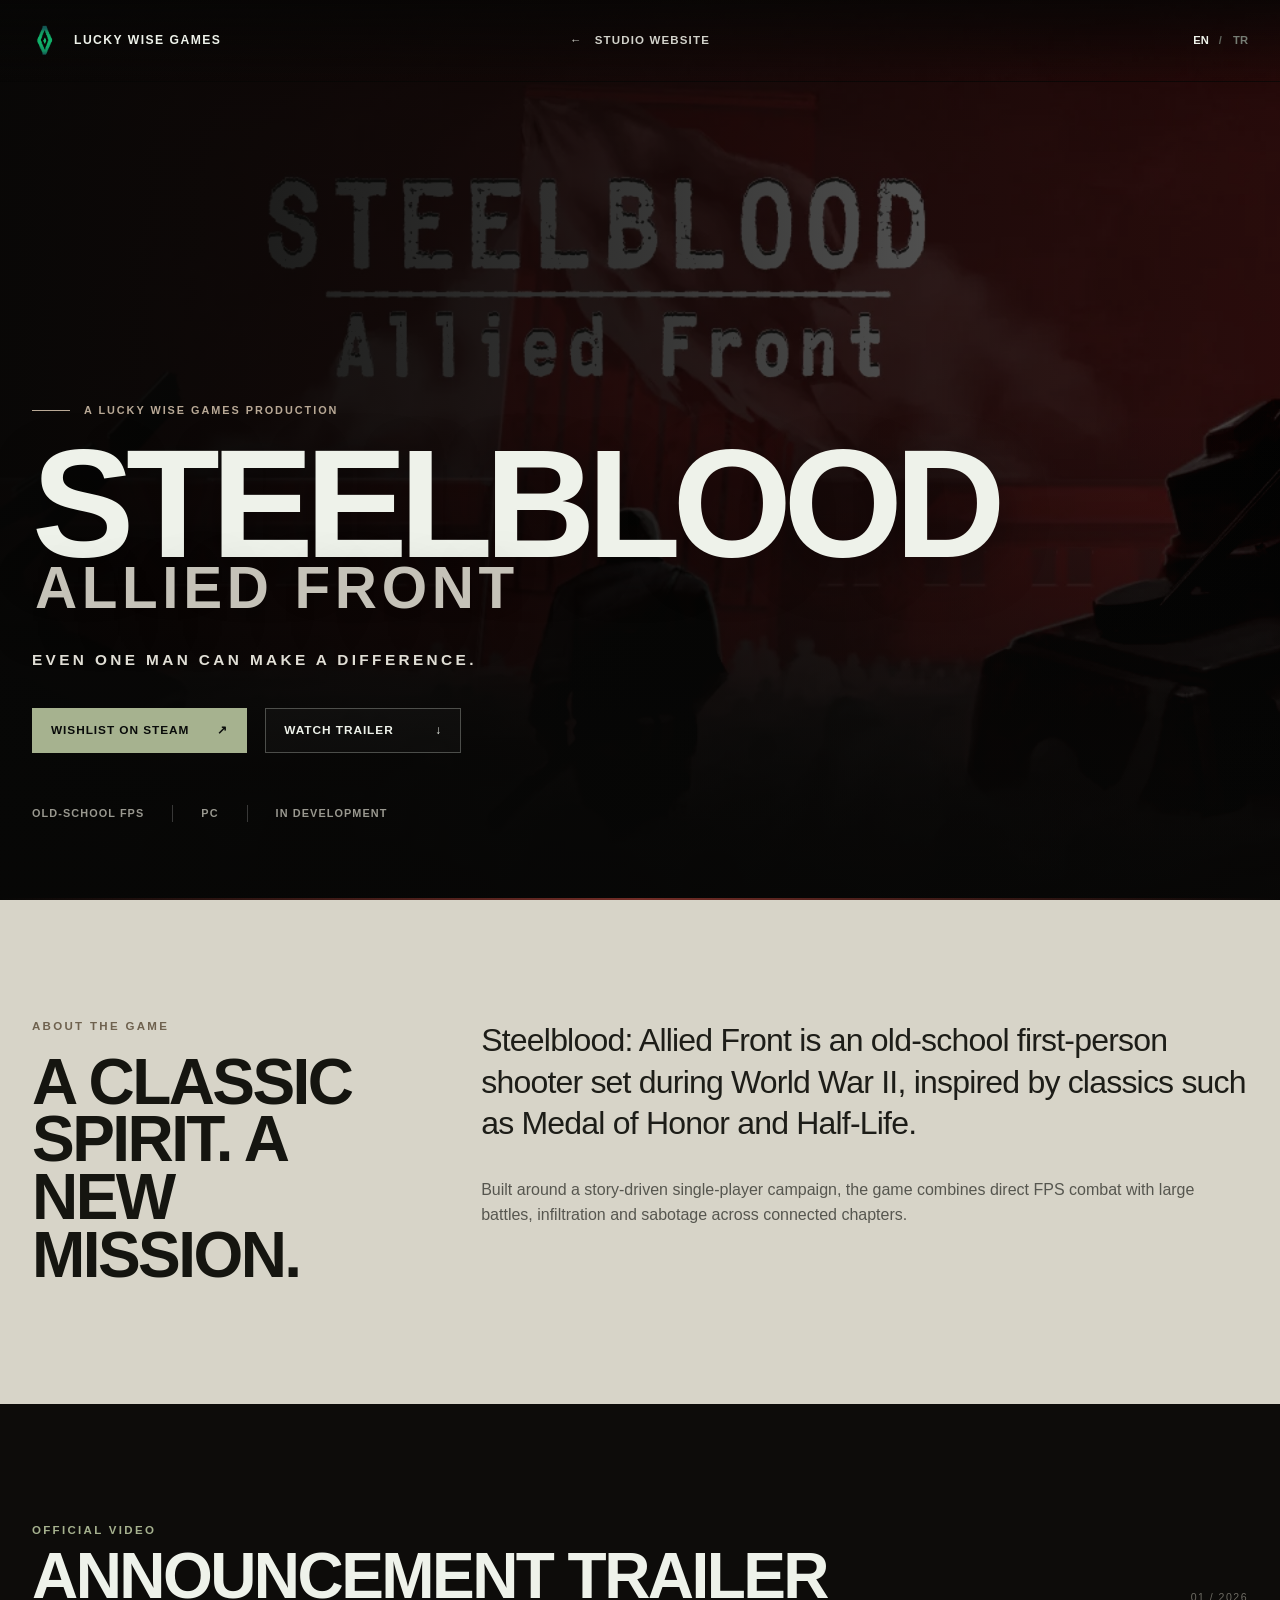
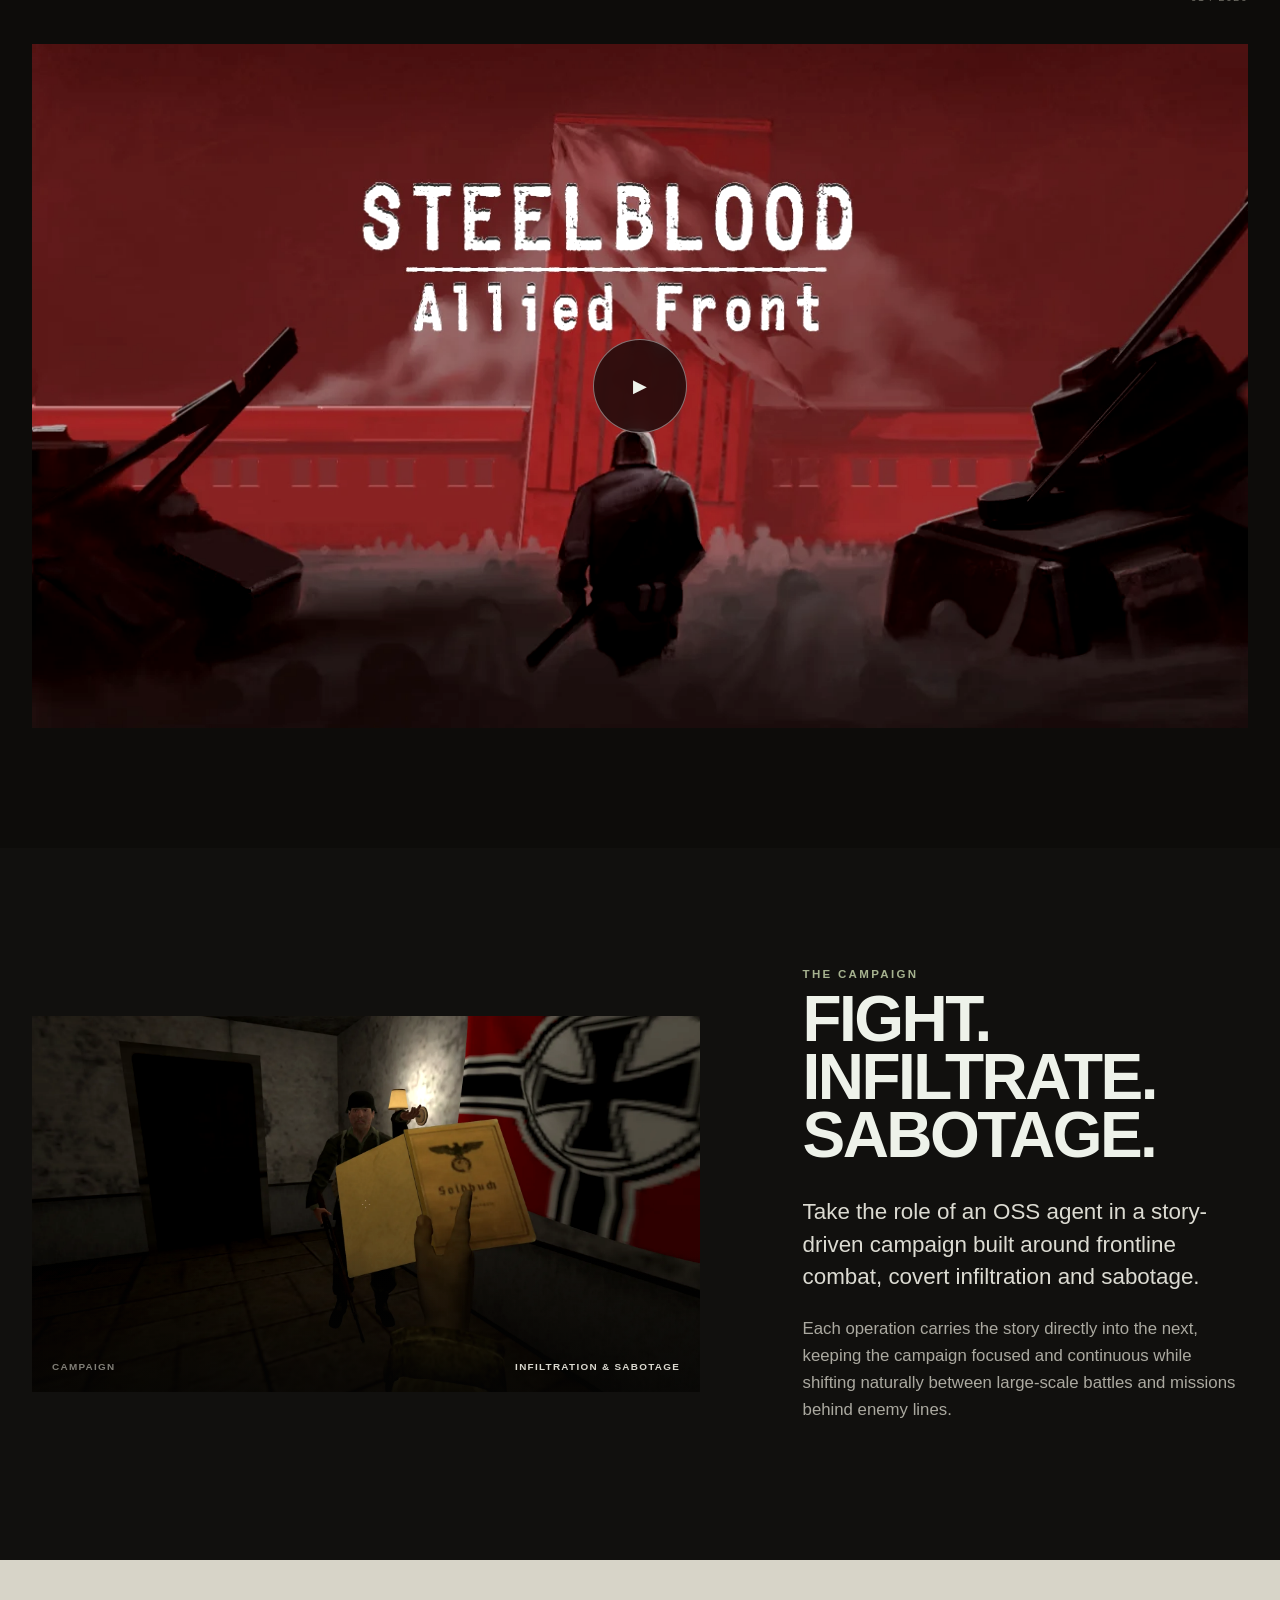
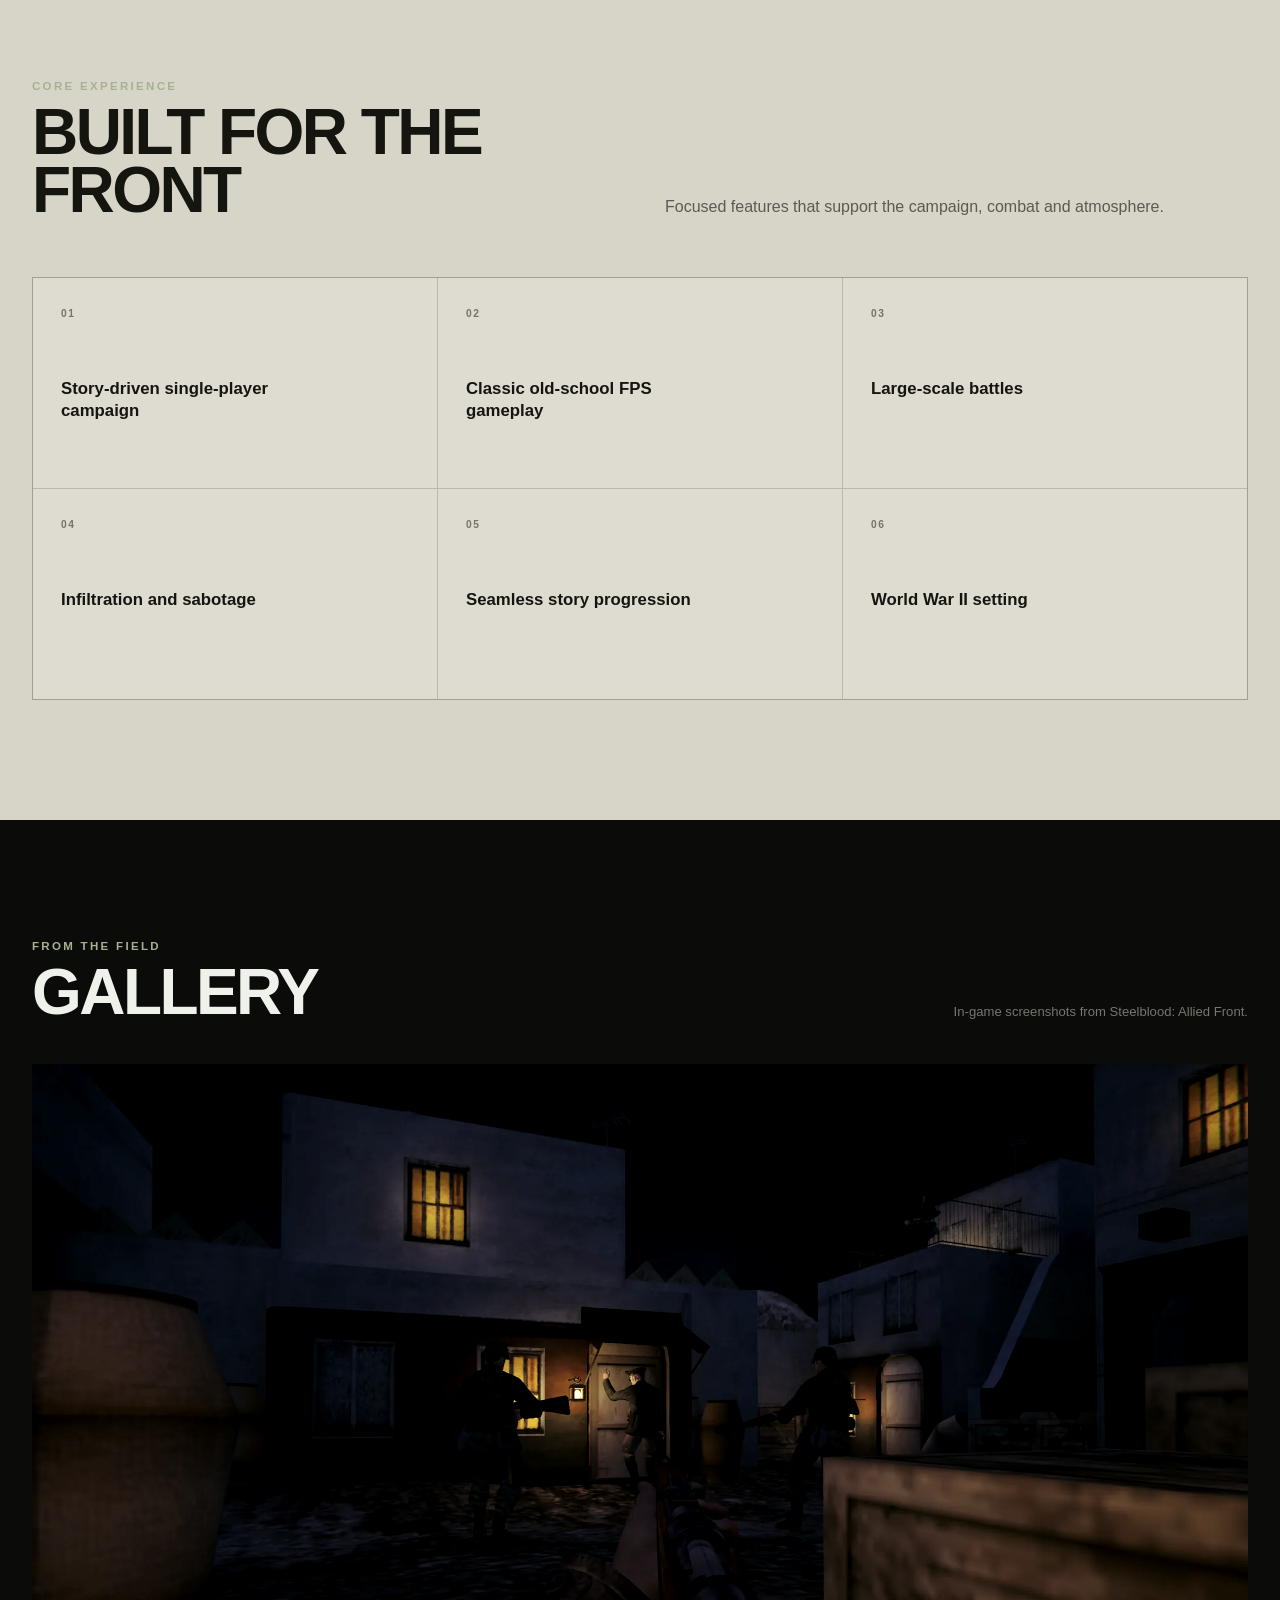
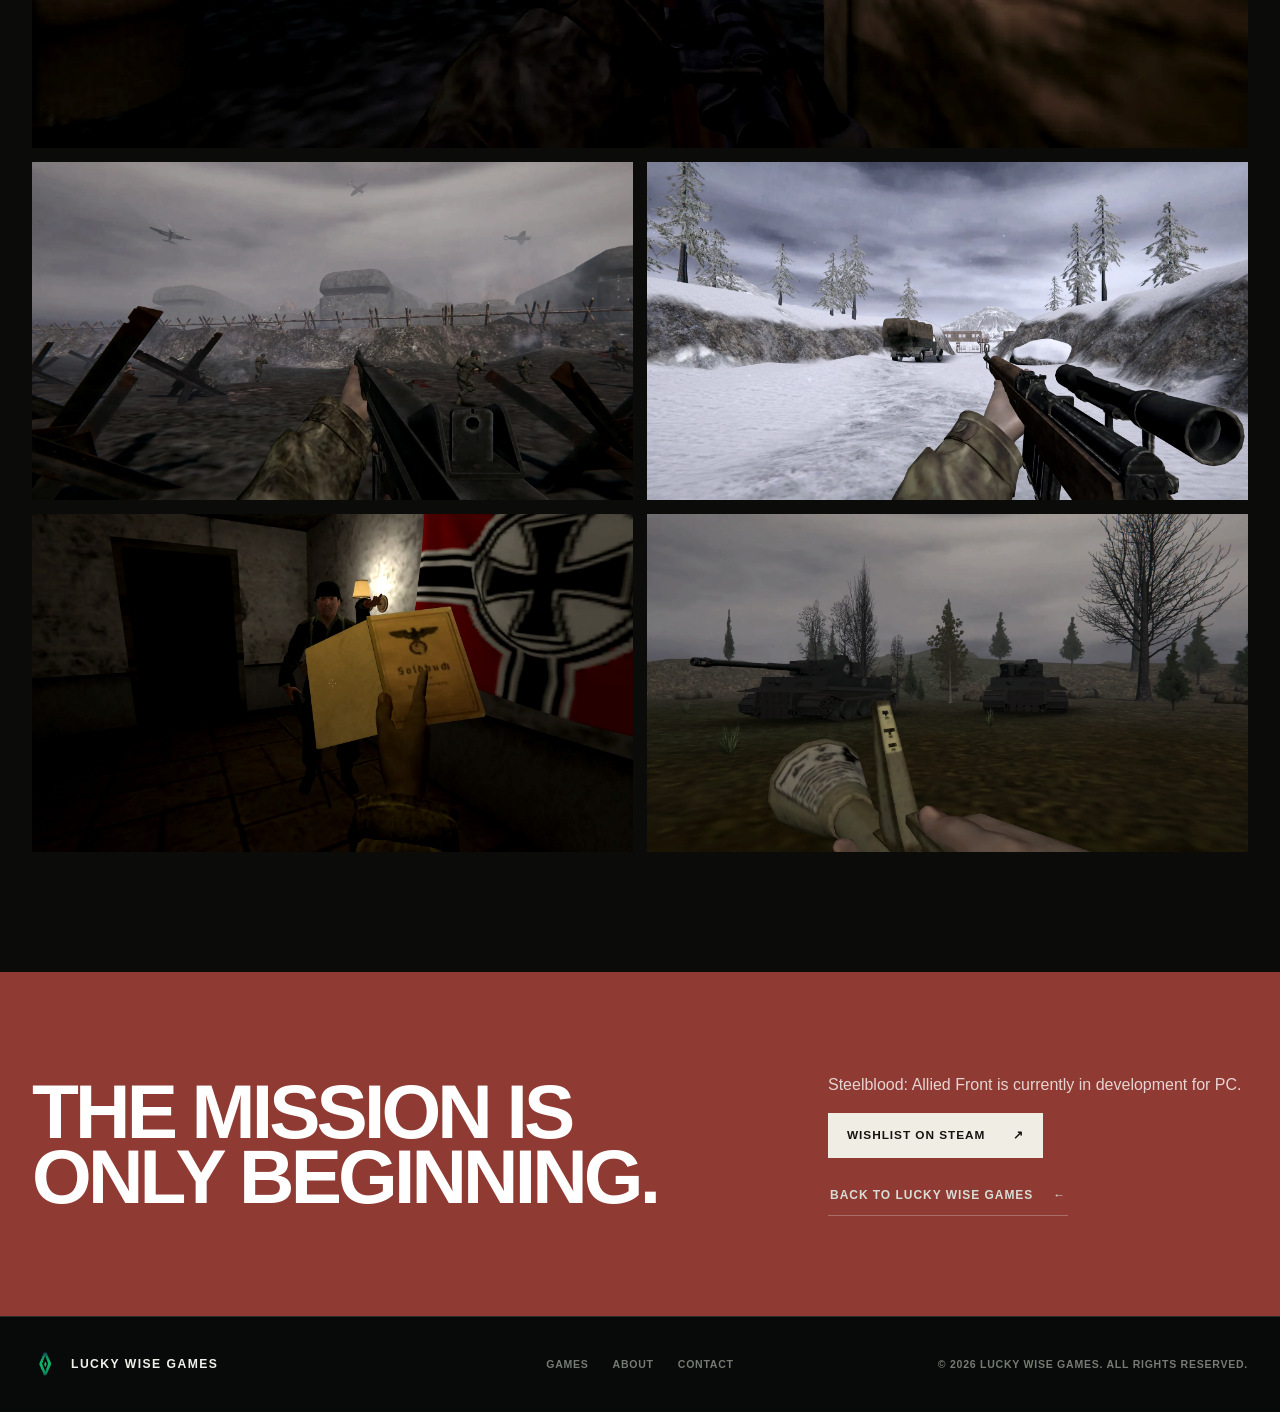
==== commit 6bc1d614: "Removed the Portfolio section from the website Removed Portfolio links from the header, hero and foo" ====
--- a/games/steelblood/index.html
+++ b/games/steelblood/index.html
@@ -123,6 +123,6 @@
     </section>
   </main>
 
-  <footer class="site-footer"><div class="container footer-inner"><a class="brand footer-brand" href="../../"><img src="../../logo.png" width="1500" height="1500" alt=""><span class="brand-name">Lucky Wise Games</span></a><nav aria-label="Footer navigation"><a href="../../#games" data-en="Games" data-tr="Oyunlar">Games</a><a href="../../#portfolio" data-en="Portfolio" data-tr="Portfolyo">Portfolio</a><a href="../../#about" data-en="About" data-tr="Hakkımızda">About</a><a href="../../#contact" data-en="Contact" data-tr="İletişim">Contact</a></nav><p>© <span data-year></span> Lucky Wise Games. <span data-en="All rights reserved." data-tr="Tüm hakları saklıdır.">All rights reserved.</span></p></div></footer>
+  <footer class="site-footer"><div class="container footer-inner"><a class="brand footer-brand" href="../../"><img src="../../logo.png" width="1500" height="1500" alt=""><span class="brand-name">Lucky Wise Games</span></a><nav aria-label="Footer navigation"><a href="../../#games" data-en="Games" data-tr="Oyunlar">Games</a><a href="../../#about" data-en="About" data-tr="Hakkımızda">About</a><a href="../../#contact" data-en="Contact" data-tr="İletişim">Contact</a></nav><p>© <span data-year></span> Lucky Wise Games. <span data-en="All rights reserved." data-tr="Tüm hakları saklıdır.">All rights reserved.</span></p></div></footer>
 </body>
 </html>
--- a/assets/css/site.css
+++ b/assets/css/site.css
@@ -242,34 +242,6 @@
 .game-meta dt { color: #777e75; text-transform: uppercase; letter-spacing: .1em; }
 .game-meta dd { margin: 0; color: #d8ddd5; }
 
-.portfolio-section { background: #101310; }
-.portfolio-group + .portfolio-group { margin-top: 112px; }
-.group-heading { display: flex; align-items: start; justify-content: space-between; gap: 24px; margin-bottom: 34px; padding-bottom: 18px; border-bottom: 1px solid var(--line-strong); }
-.group-heading h3 { margin: 0; font-size: 1.15rem; font-weight: 650; letter-spacing: .02em; }
-.group-heading p { margin: 5px 0 0; color: var(--muted); font-size: .9rem; }
-.group-heading > span { color: #697066; font-size: .72rem; letter-spacing: .12em; }
-.project-grid { display: grid; grid-template-columns: repeat(3, 1fr); gap: 54px 24px; }
-.project-card { min-width: 0; }
-.project-media, .prototype-card button { position: relative; display: block; width: 100%; padding: 0; overflow: hidden; border: 0; background: #090a09; cursor: pointer; }
-.project-media { aspect-ratio: 4 / 3; }
-.project-media::after, .prototype-card button::after { content: ""; position: absolute; inset: 0; border: 1px solid transparent; background: linear-gradient(180deg, transparent 65%, rgba(0,0,0,.4)); transition: border-color .3s ease; }
-.project-media img, .prototype-card img { width: 100%; height: 100%; object-fit: cover; filter: saturate(.72) contrast(1.04); transition: transform .7s var(--ease), filter .45s ease; }
-.project-media:hover img, .prototype-card button:hover img { transform: scale(1.035); filter: saturate(1) contrast(1.02); }
-.project-media:hover::after, .prototype-card button:hover::after { border-color: var(--accent); }
-.play-mark { position: absolute; z-index: 2; right: 14px; bottom: 14px; display: grid; width: 38px; height: 38px; place-items: center; border: 1px solid rgba(255,255,255,.25); background: rgba(9,11,10,.72); color: #fff; font-size: .68rem; backdrop-filter: blur(8px); transition: background .25s ease, color .25s ease, transform .25s var(--ease); }
-button:hover .play-mark { background: var(--accent); color: var(--ink); transform: scale(1.06); }
-.project-copy { padding-top: 18px; }
-.project-copy span, .prototype-card div > span { color: #7b8278; font-size: .62rem; font-weight: 800; letter-spacing: .14em; text-transform: uppercase; }
-.project-copy h4, .prototype-card h4 { margin: 4px 0 10px; font-size: 1.16rem; line-height: 1.2; }
-.project-copy p, .prototype-card p { margin: 0; color: var(--muted); font-size: .86rem; }
-.prototype-list { display: grid; grid-template-columns: repeat(2, 1fr); gap: 1px; background: var(--line); border: 1px solid var(--line); }
-.prototype-card { display: grid; grid-template-columns: 160px 1fr; gap: 22px; min-height: 158px; padding: 18px; background: #121512; }
-.prototype-card button { height: 120px; align-self: center; }
-.prototype-card > div { align-self: center; }
-.prototype-card h4 { margin-bottom: 7px; font-size: 1rem; }
-.prototype-card p { font-size: .8rem; }
-.prototype-card .play-mark { right: 8px; bottom: 8px; width: 30px; height: 30px; font-size: .55rem; }
-
 .about-section { position: relative; overflow: hidden; background: var(--paper); color: #111410; }
 .about-section::after { content: "LW"; position: absolute; right: -2vw; bottom: -13vw; color: rgba(13,17,14,.035); font-family: Impact, sans-serif; font-size: 34vw; font-weight: 900; letter-spacing: -.08em; line-height: 1; pointer-events: none; }
 .about-section .eyebrow { color: #647052; }
@@ -299,13 +271,6 @@
 .footer-inner nav a, .footer-inner p { color: #747b72; font-size: .66rem; font-weight: 700; letter-spacing: .07em; text-decoration: none; text-transform: uppercase; }
 .footer-inner nav a:hover { color: var(--paper); }
 .footer-inner p { justify-self: end; margin: 0; text-align: right; }
-
-.video-dialog { width: min(1040px, calc(100% - 36px)); padding: 0; border: 0; background: #050605; color: #fff; box-shadow: 0 34px 100px rgba(0,0,0,.7); }
-.video-dialog::backdrop { background: rgba(0,0,0,.86); backdrop-filter: blur(8px); }
-.dialog-close { position: absolute; z-index: 2; top: 8px; right: 8px; width: 40px; height: 40px; border: 1px solid rgba(255,255,255,.25); background: rgba(0,0,0,.7); color: #fff; font-size: 1.55rem; cursor: pointer; }
-.video-frame { aspect-ratio: 16 / 9; }
-.video-frame iframe { display: block; width: 100%; height: 100%; border: 0; }
-body.dialog-open { overflow: hidden; }
 
 .reveal { opacity: 0; transform: translateY(24px); transition: opacity .8s var(--ease), transform .8s var(--ease); }
 .reveal-delay { transition-delay: .12s; }
@@ -388,7 +353,6 @@
   .hero-grid { grid-template-columns: minmax(0, .95fr) minmax(420px, 1.05fr); gap: 36px; }
   .hero-copy h1 { font-size: clamp(3.35rem, 5.2vw, 4.6rem); }
   .feature-media { min-height: 0; }
-  .project-grid { grid-template-columns: repeat(2, 1fr); }
   .game-showcase { grid-template-columns: minmax(0, 1.1fr) minmax(360px, .9fr); }
   .game-showcase-copy { padding: 38px; }
   .feature-list { grid-template-columns: repeat(2, 1fr); }
@@ -423,7 +387,6 @@
   .game-showcase { grid-template-columns: minmax(0, 1fr); }
   .game-showcase-media { min-height: 430px; }
   .game-showcase-media::after { background: linear-gradient(0deg, rgba(21,24,21,.58), transparent 35%); }
-  .prototype-list { grid-template-columns: 1fr; }
   .about-grid, .contact-grid { grid-template-columns: minmax(0, 1fr); }
   .about-copy { padding-top: 0; }
   .footer-inner { grid-template-columns: 1fr auto; }
@@ -448,13 +411,9 @@
   .feature-media { height: auto; min-height: 0; }
   .feature-caption { grid-template-columns: 1fr; gap: 12px; }
   .section-heading h2 { font-size: 4rem; }
-  .project-grid { grid-template-columns: minmax(0, 1fr); gap: 44px; }
   .game-showcase-media { min-height: 350px; }
   .game-showcase-copy { padding: 30px 22px; }
   .game-showcase-copy h3 { font-size: 2.78rem; }
-  .prototype-card { grid-template-columns: 118px 1fr; gap: 15px; padding: 12px; }
-  .prototype-card button { height: 100px; }
-  .prototype-card p { display: none; }
   .about-title h2, .contact-copy h2 { font-size: 3.6rem; }
   .footer-inner { display: flex; flex-direction: column; align-items: flex-start; }
   .footer-inner nav { flex-wrap: wrap; gap: 12px 20px; }
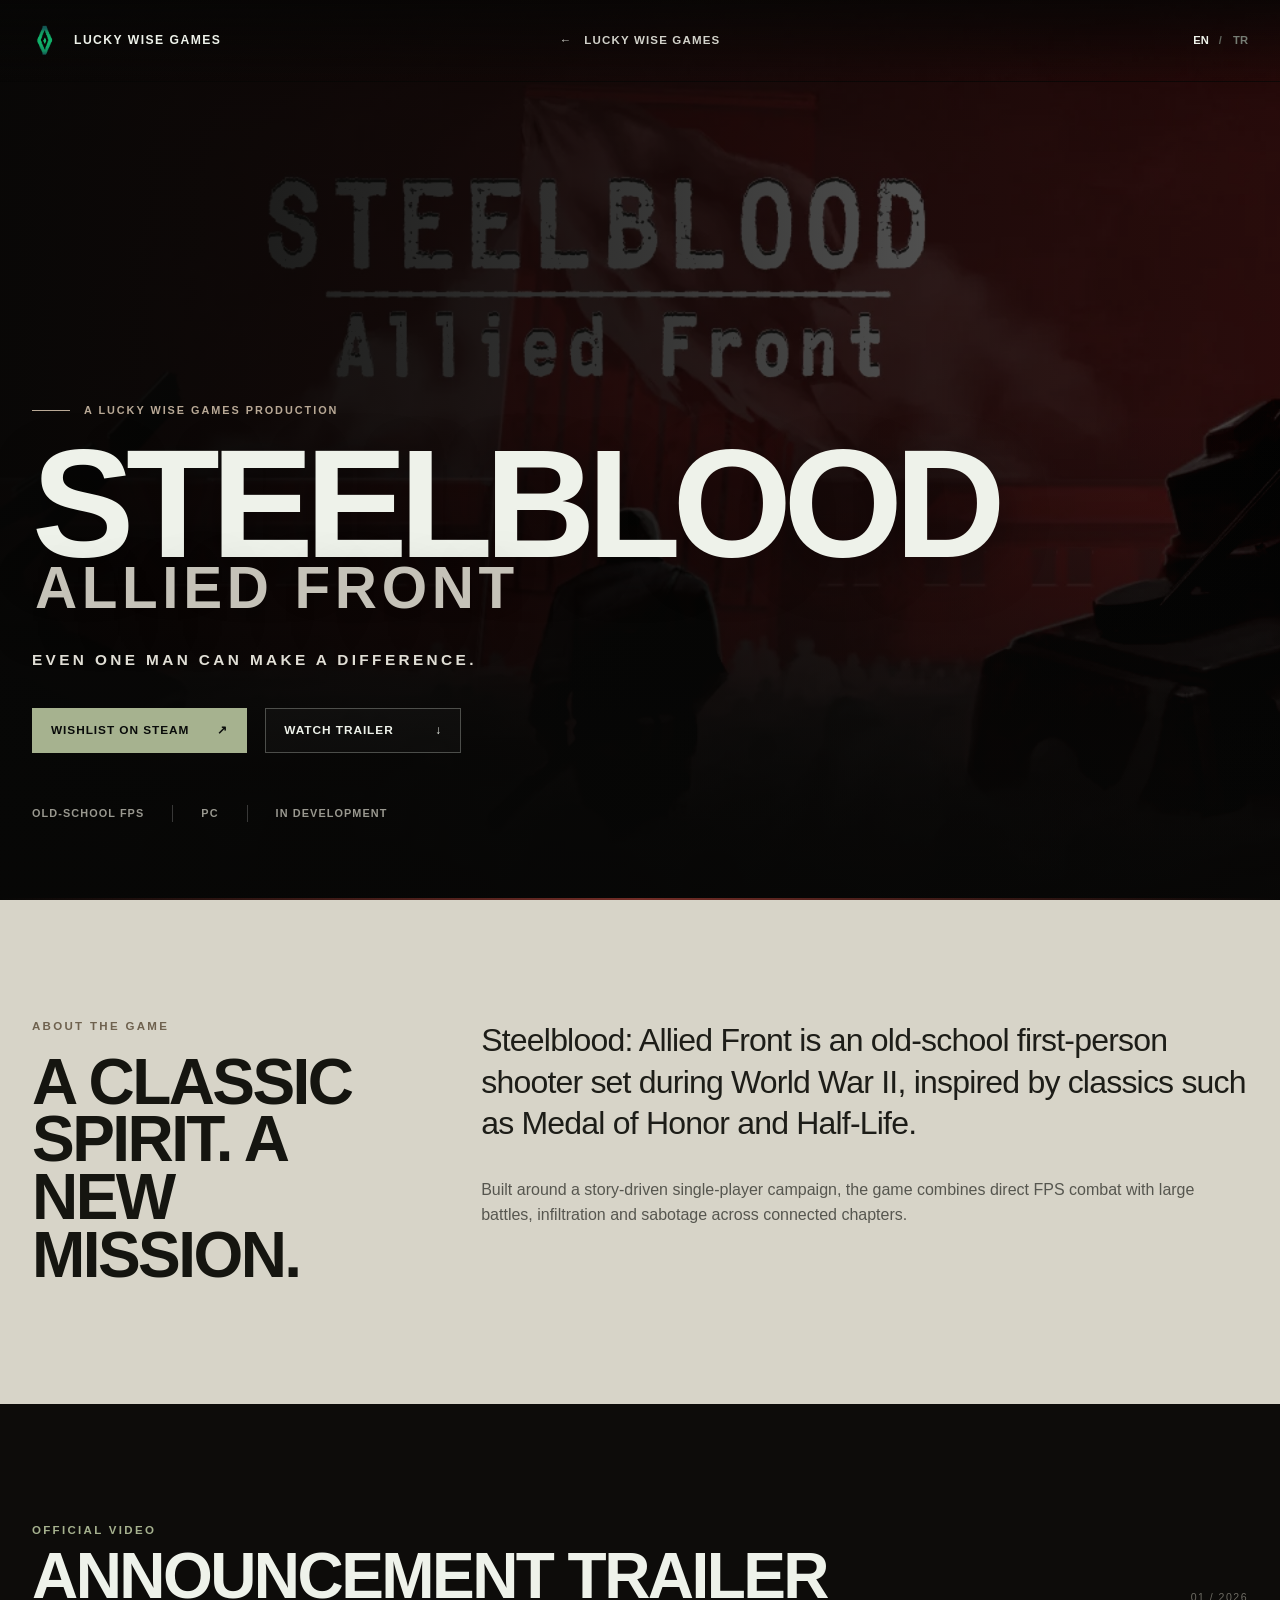
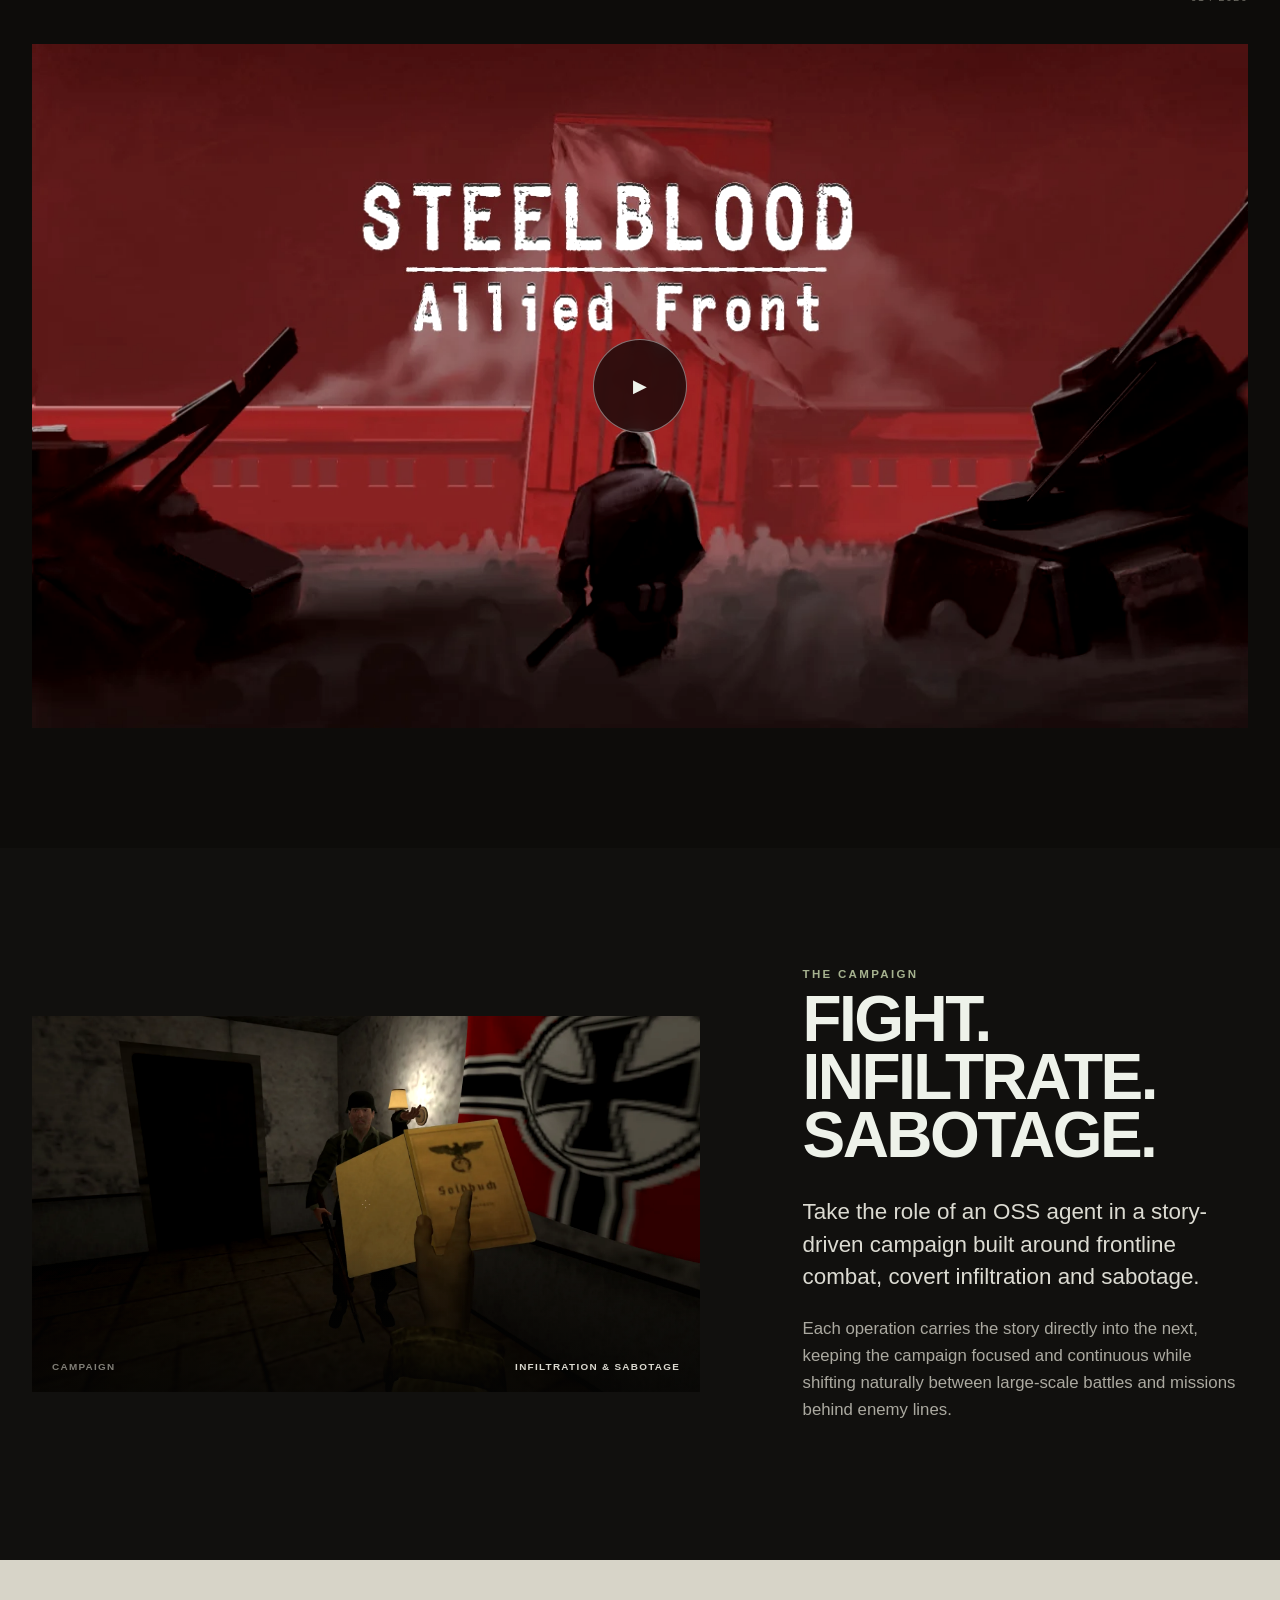
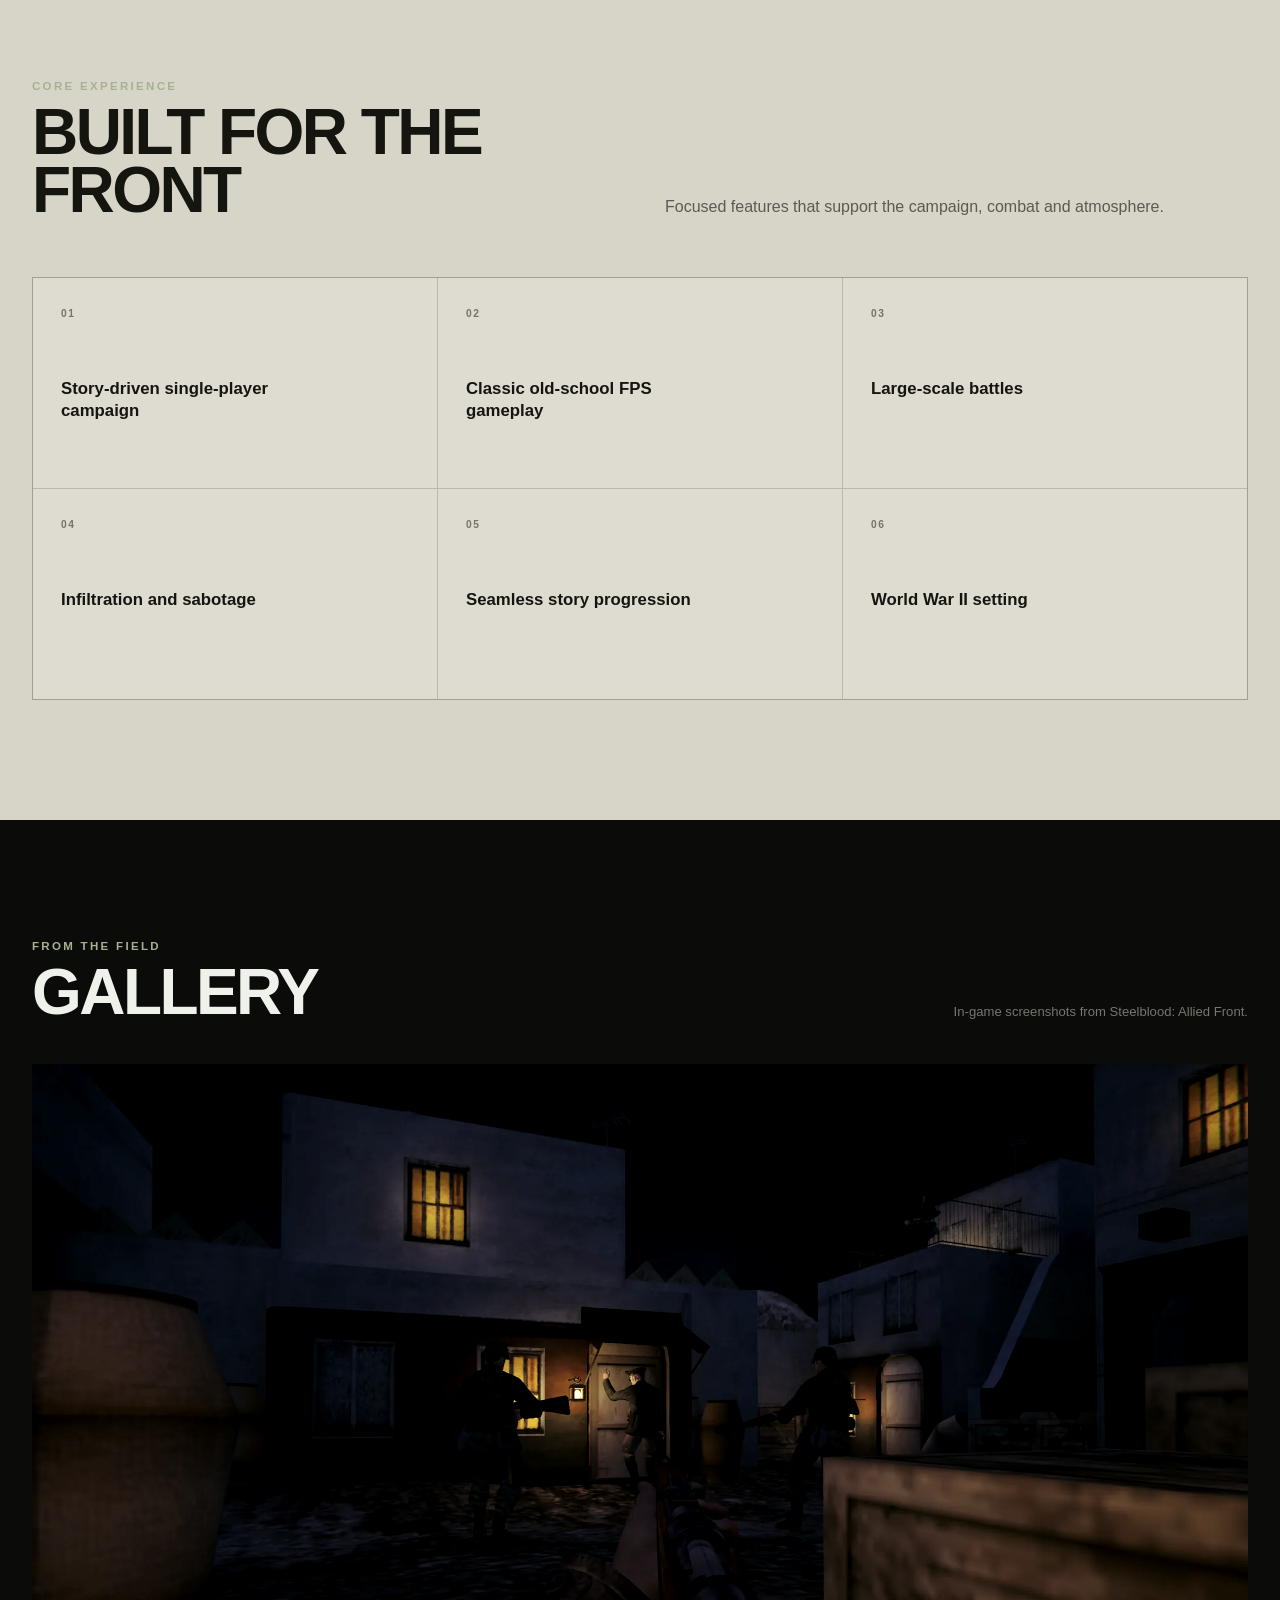
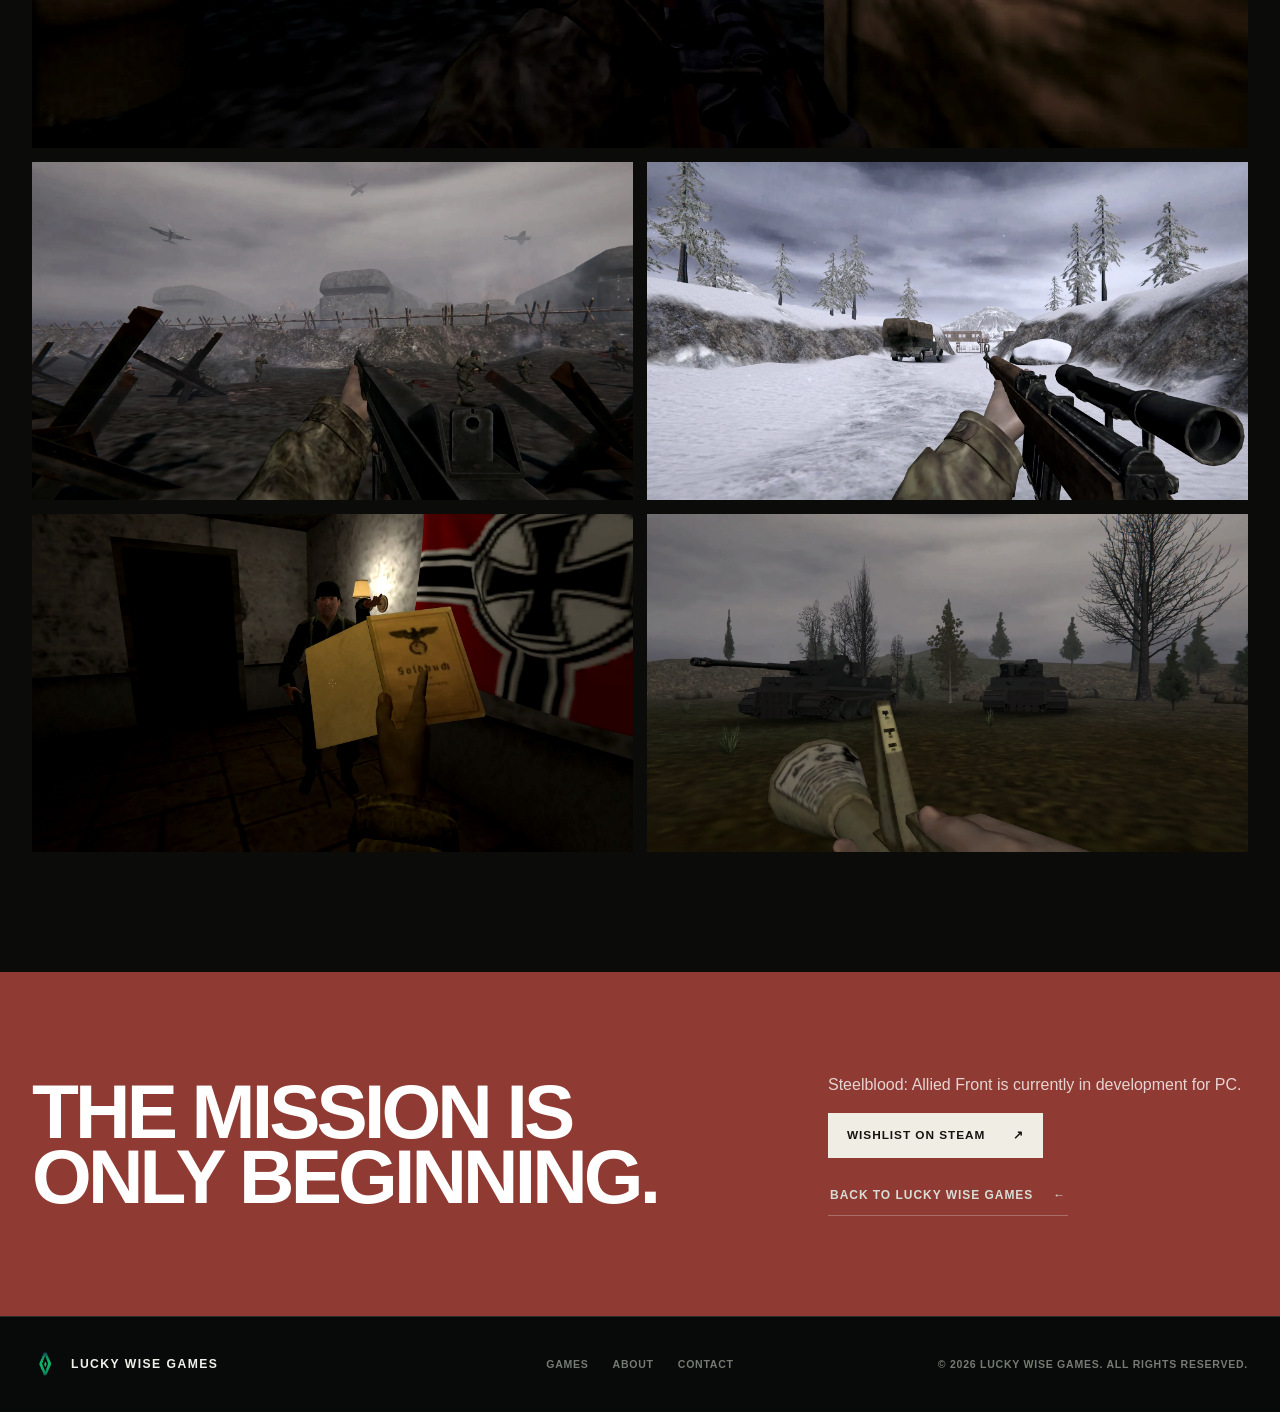
==== commit 2da582c6: "- Removed “independent”, “indie” and similar positioning terms - Replaced scale-focused language wit" ====
--- a/games/steelblood/index.html
+++ b/games/steelblood/index.html
@@ -29,7 +29,7 @@
         <img src="../../logo.png" width="1500" height="1500" alt="" class="brand-mark">
         <span class="brand-name">Lucky Wise Games</span>
       </a>
-      <a class="back-link" href="../../"><span aria-hidden="true">←</span><span data-en="Studio website" data-tr="Stüdyo sitesi">Studio website</span></a>
+      <a class="back-link" href="../../"><span aria-hidden="true">←</span><span>Lucky Wise Games</span></a>
       <div class="language-switch" aria-label="Language">
         <button type="button" data-lang="en" class="active" aria-pressed="true">EN</button><span aria-hidden="true">/</span><button type="button" data-lang="tr" aria-pressed="false">TR</button>
       </div>
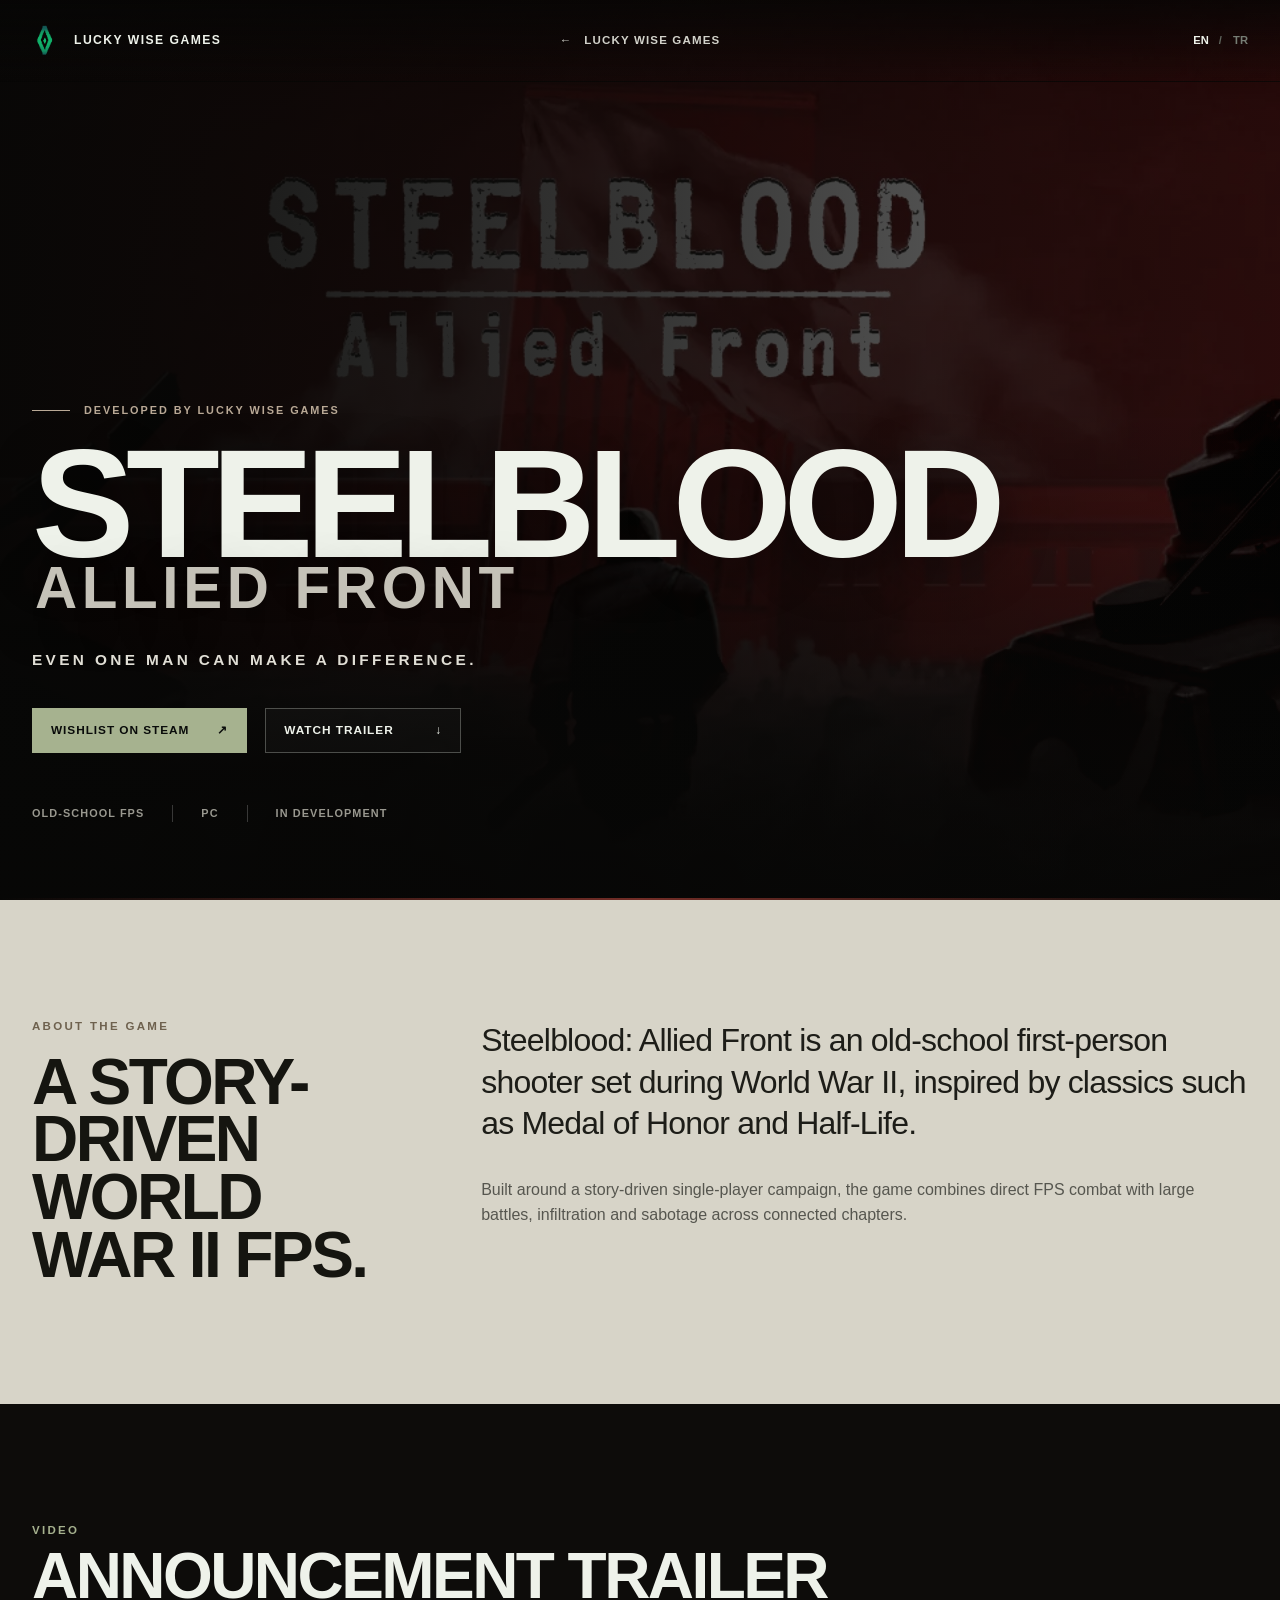
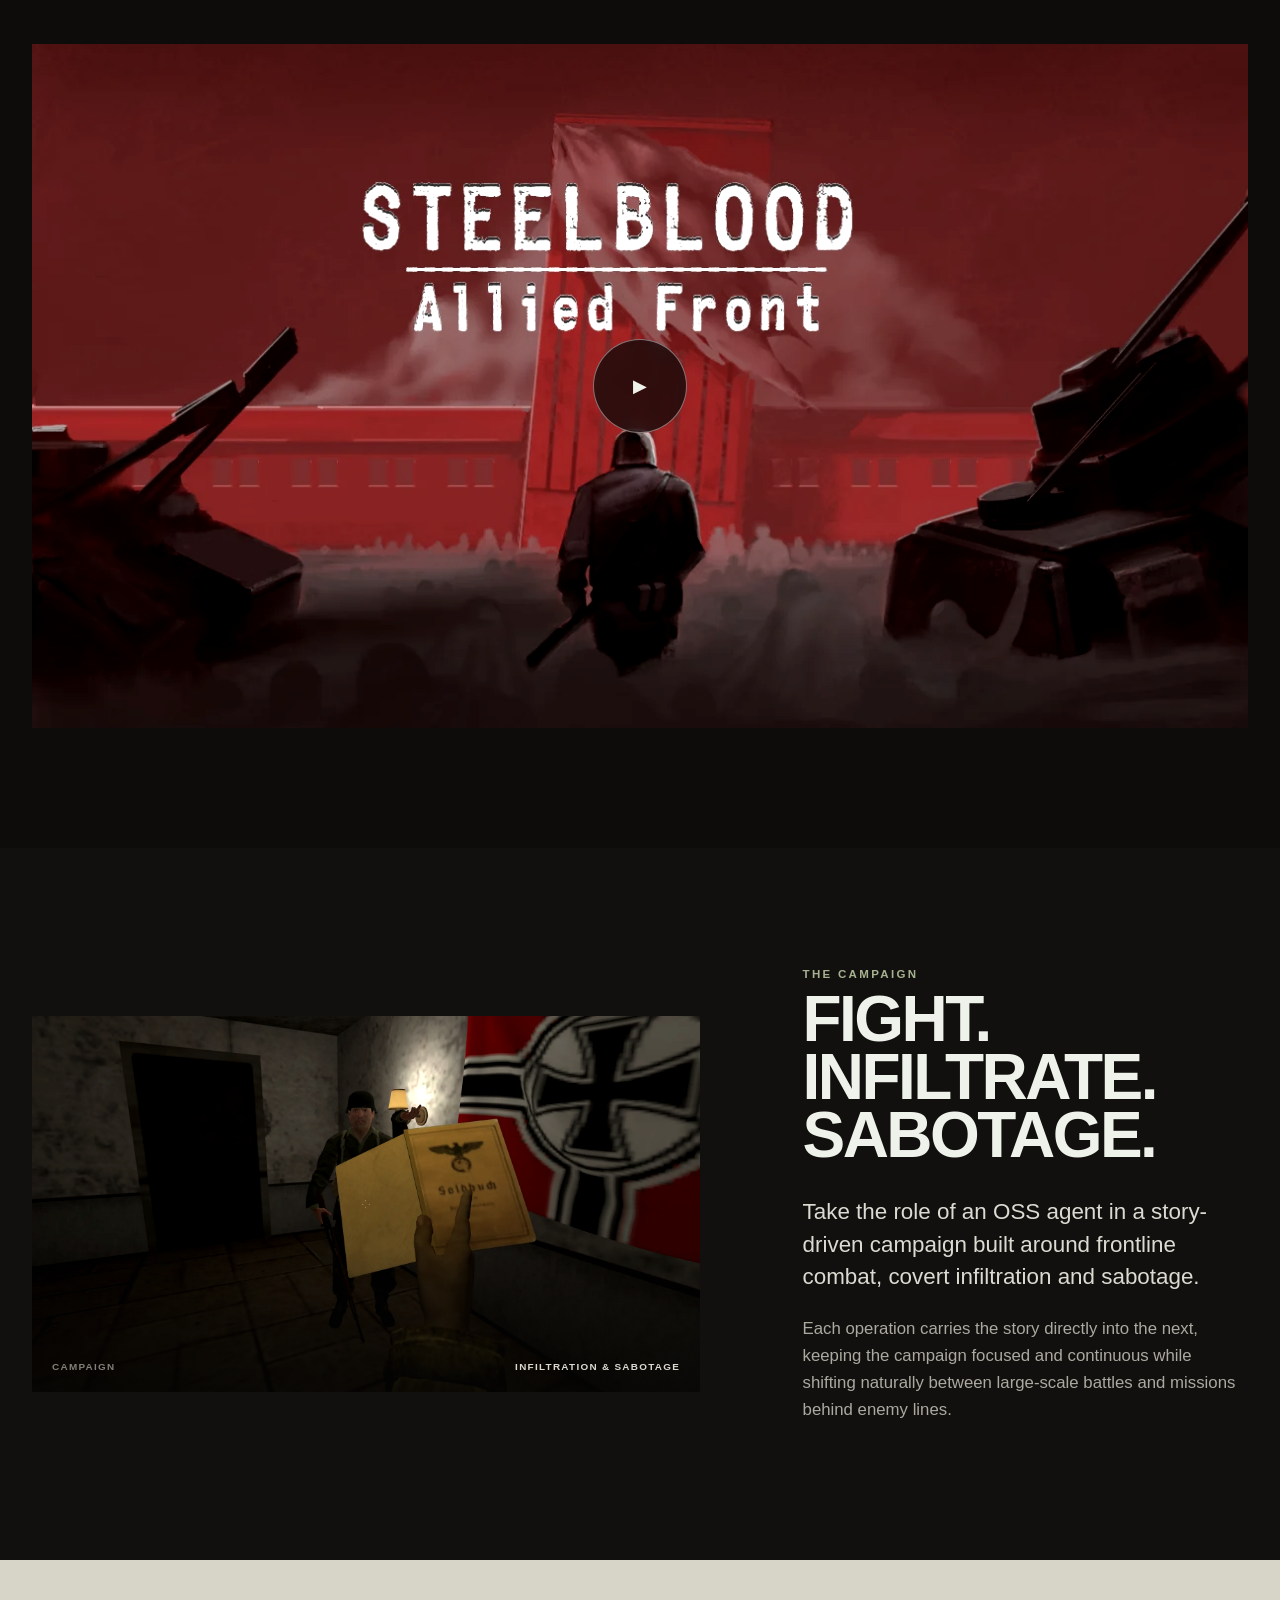
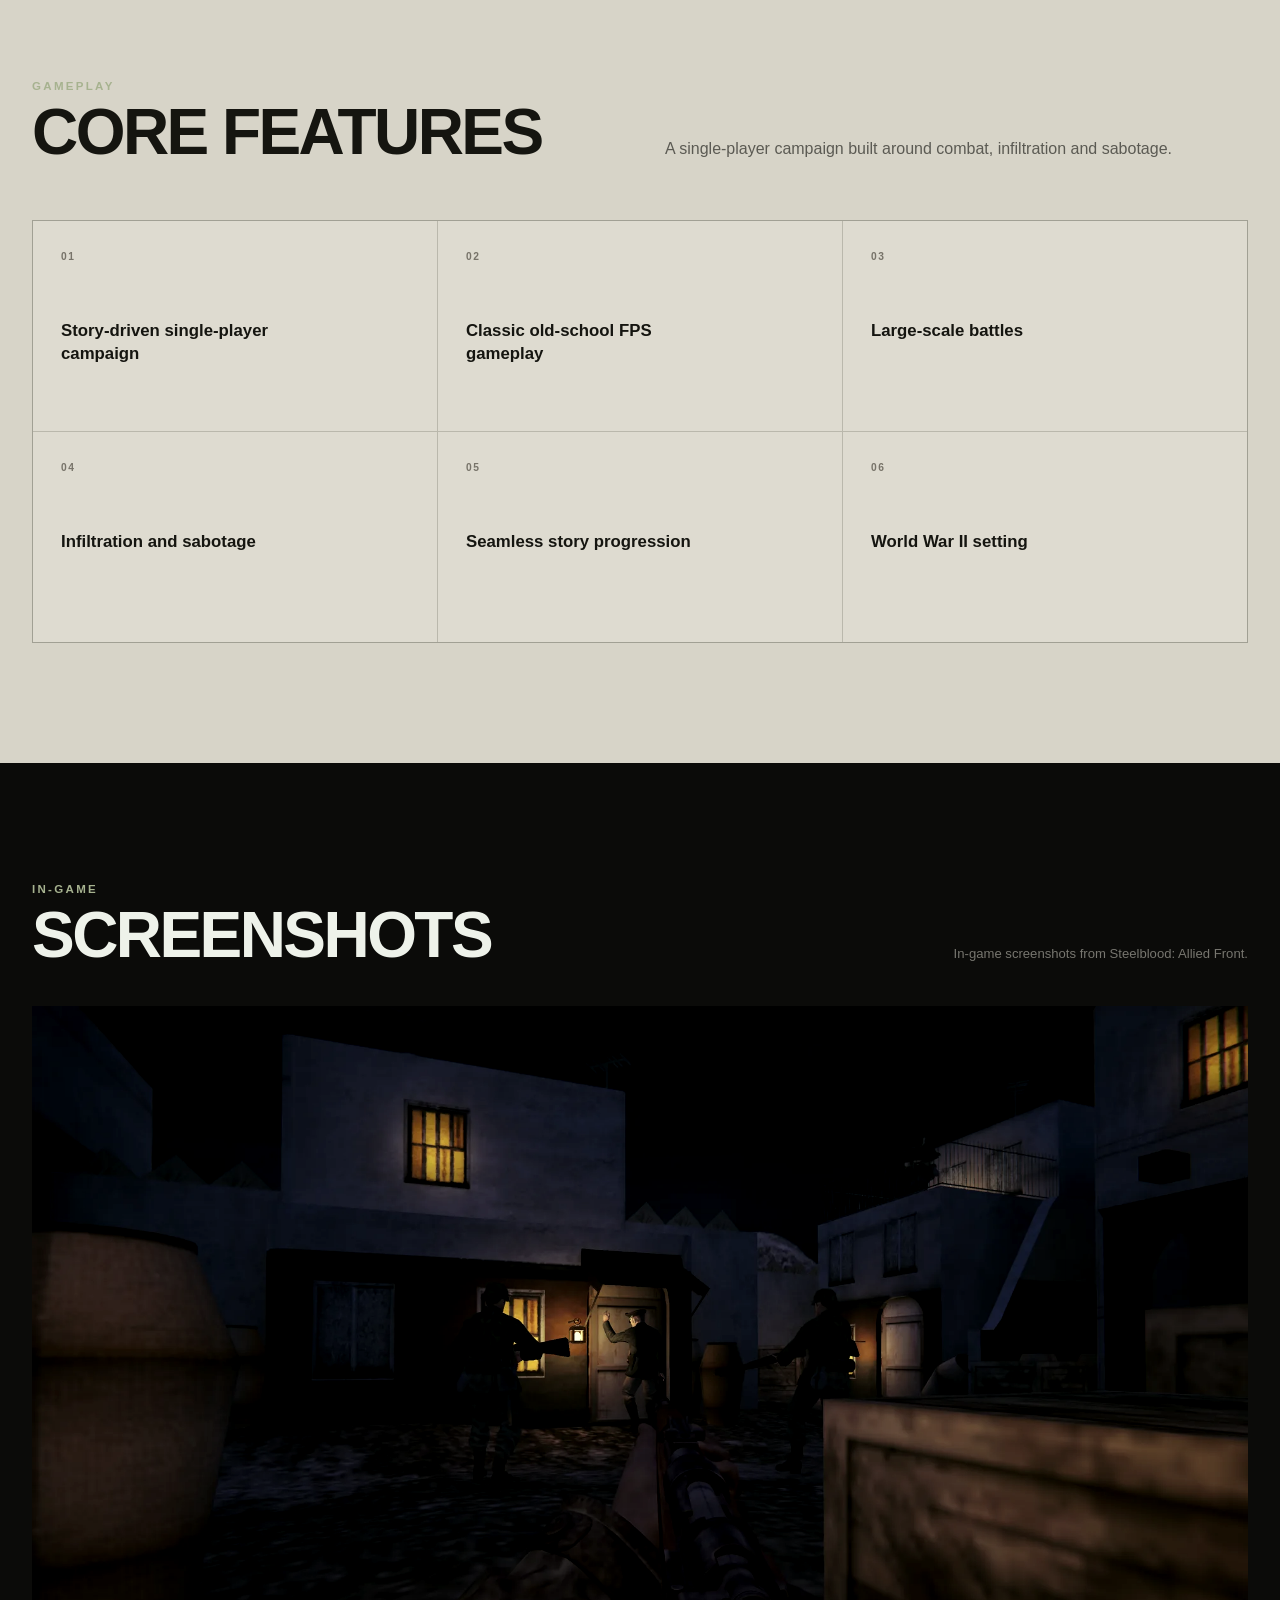
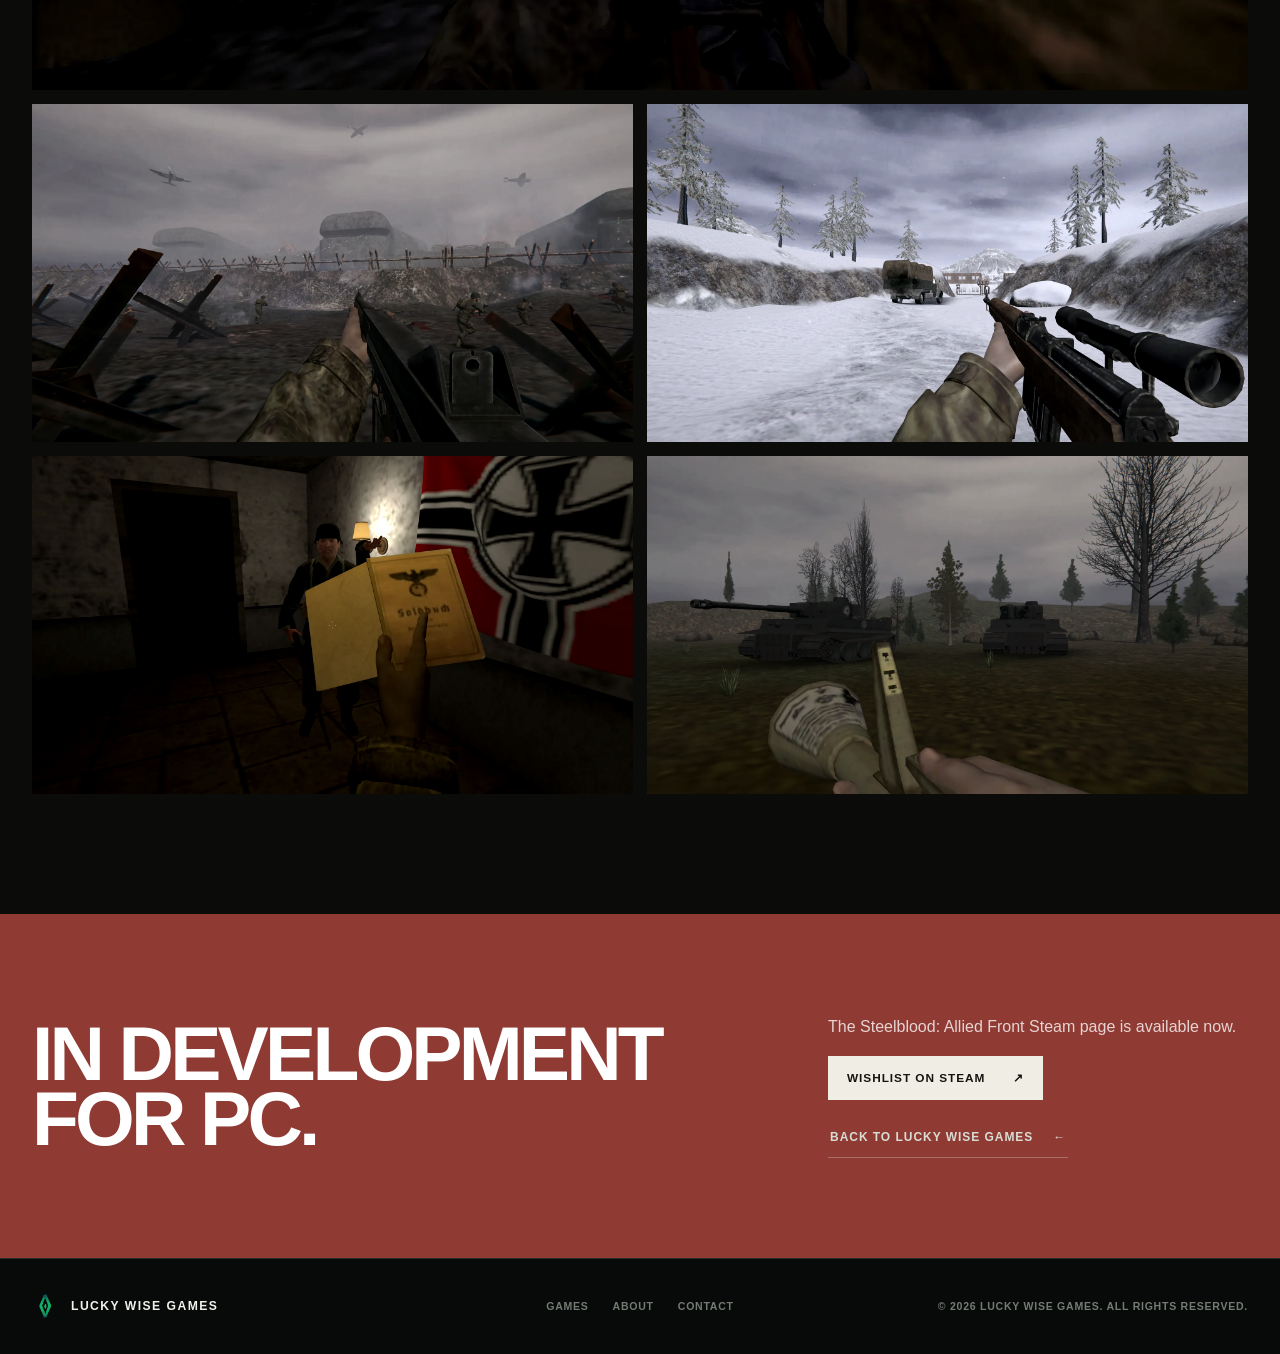
==== commit fd870c2a: "- Removed “Official Website” and other template-like labels - Replaced generic marketing language wi" ====
--- a/games/steelblood/index.html
+++ b/games/steelblood/index.html
@@ -8,12 +8,12 @@
   <meta property="og:type" content="website">
   <meta property="og:site_name" content="Lucky Wise Games">
   <meta property="og:title" content="Steelblood: Allied Front | Lucky Wise Games">
-  <meta property="og:description" content="Even one man can make a difference. Discover the old-school, story-driven FPS from Lucky Wise Games.">
+  <meta property="og:description" content="A story-driven World War II FPS inspired by Medal of Honor and Half-Life.">
   <meta property="og:url" content="https://luckywise.games/games/steelblood/">
   <meta property="og:image" content="https://luckywise.games/assets/images/projects/steelblood.png">
   <meta name="twitter:card" content="summary_large_image">
   <meta name="twitter:title" content="Steelblood: Allied Front | Lucky Wise Games">
-  <meta name="twitter:description" content="Even one man can make a difference. An old-school, story-driven FPS.">
+  <meta name="twitter:description" content="A story-driven World War II FPS inspired by Medal of Honor and Half-Life.">
   <meta name="twitter:image" content="https://luckywise.games/assets/images/projects/steelblood.png">
   <title>Steelblood: Allied Front | Lucky Wise Games</title>
   <link rel="icon" type="image/png" href="../../favicon.png">
@@ -40,7 +40,7 @@
     <section class="steel-hero">
       <div class="steel-hero-bg" aria-hidden="true"><img src="../../assets/images/projects/steelblood-cover.webp" width="1232" height="706" alt=""></div>
       <div class="container steel-hero-content reveal">
-        <span class="steel-kicker" data-en="A Lucky Wise Games production" data-tr="Bir Lucky Wise Games yapımı">A Lucky Wise Games production</span>
+        <span class="steel-kicker" data-en="Developed by Lucky Wise Games" data-tr="Lucky Wise Games tarafından geliştiriliyor">Developed by Lucky Wise Games</span>
         <h1>Steelblood<small>Allied Front</small></h1>
         <p class="steel-tagline">Even one man can make a difference.</p>
         <div class="button-row">
@@ -53,7 +53,7 @@
 
     <section class="steel-section steel-intro" id="overview">
       <div class="container steel-intro-grid">
-        <div class="reveal"><div class="eyebrow" data-en="About the game" data-tr="Oyun hakkında">About the game</div><h2 data-en="A classic spirit. A new mission." data-tr="Klasik bir ruh. Yeni bir görev.">A classic spirit. A new mission.</h2></div>
+        <div class="reveal"><div class="eyebrow" data-en="About the game" data-tr="Oyun hakkında">About the game</div><h2 data-en="A story-driven World War II FPS." data-tr="Hikâye odaklı bir II. Dünya Savaşı FPS oyunu.">A story-driven World War II FPS.</h2></div>
         <div class="steel-intro-copy reveal reveal-delay">
           <p class="lead" data-en="Steelblood: Allied Front is an old-school first-person shooter set during World War II, inspired by classics such as Medal of Honor and Half-Life." data-tr="Steelblood: Allied Front; Medal of Honor ve Half-Life gibi klasiklerden esinlenen, II. Dünya Savaşı'nda geçen eski usul bir birinci şahıs nişancı oyunudur.">Steelblood: Allied Front is an old-school first-person shooter set during World War II, inspired by classics such as Medal of Honor and Half-Life.</p>
           <p data-en="Built around a story-driven single-player campaign, the game combines direct FPS combat with large battles, infiltration and sabotage across connected chapters." data-tr="Hikâye odaklı tek oyunculu bir senaryo etrafında kurulan oyun; doğrudan FPS çatışmalarını büyük muharebeler, sızma ve sabotaj görevleriyle birbirine bağlı bölümler boyunca bir araya getirir.">Built around a story-driven single-player campaign, the game combines direct FPS combat with large battles, infiltration and sabotage across connected chapters.</p>
@@ -63,7 +63,7 @@
 
     <section class="steel-section steel-video-section" id="trailer">
       <div class="container">
-        <div class="steel-heading-row reveal"><div><div class="eyebrow" data-en="Official video" data-tr="Resmî video">Official video</div><h2 data-en="Announcement Trailer" data-tr="Duyuru Fragmanı">Announcement Trailer</h2></div><span>01 / 2026</span></div>
+        <div class="steel-heading-row reveal"><div><div class="eyebrow" data-en="Video" data-tr="Video">Video</div><h2 data-en="Announcement Trailer" data-tr="Duyuru Fragmanı">Announcement Trailer</h2></div></div>
         <div class="trailer-shell reveal" data-inline-container>
           <button type="button" data-video-inline="o0EHBnVsEPQ" aria-label="Play Steelblood: Allied Front announcement trailer">
             <img src="../../assets/images/projects/steelblood-cover.webp" width="1232" height="706" alt="Steelblood: Allied Front announcement trailer" loading="lazy">
@@ -90,7 +90,7 @@
 
     <section class="steel-section features-section" id="features">
       <div class="container">
-        <div class="features-heading reveal"><div><div class="eyebrow" data-en="Core experience" data-tr="Temel deneyim">Core experience</div><h2 data-en="Built for the front" data-tr="Cephe için tasarlandı">Built for the front</h2></div><p data-en="Focused features that support the campaign, combat and atmosphere." data-tr="Senaryoyu, çatışmayı ve atmosferi destekleyen odaklı özellikler.">Focused features that support the campaign, combat and atmosphere.</p></div>
+        <div class="features-heading reveal"><div><div class="eyebrow" data-en="Gameplay" data-tr="Oynanış">Gameplay</div><h2 data-en="Core features" data-tr="Temel özellikler">Core features</h2></div><p data-en="A single-player campaign built around combat, infiltration and sabotage." data-tr="Çatışma, sızma ve sabotaj üzerine kurulu tek oyunculu bir senaryo.">A single-player campaign built around combat, infiltration and sabotage.</p></div>
         <div class="feature-list reveal">
           <article class="feature-item"><span>01</span><h3 data-en="Story-driven single-player campaign" data-tr="Hikâye odaklı tek oyunculu senaryo">Story-driven single-player campaign</h3></article>
           <article class="feature-item"><span>02</span><h3 data-en="Classic old-school FPS gameplay" data-tr="Klasik eski usul FPS oynanışı">Classic old-school FPS gameplay</h3></article>
@@ -104,7 +104,7 @@
 
     <section class="steel-section gallery-section" id="gallery">
       <div class="container">
-        <div class="gallery-heading reveal"><div><div class="eyebrow" data-en="From the field" data-tr="Cepheden görüntüler">From the field</div><h2 data-en="Gallery" data-tr="Galeri">Gallery</h2></div><p data-en="In-game screenshots from Steelblood: Allied Front." data-tr="Steelblood: Allied Front'tan oyun içi ekran görüntüleri.">In-game screenshots from Steelblood: Allied Front.</p></div>
+        <div class="gallery-heading reveal"><div><div class="eyebrow" data-en="In-game" data-tr="Oyun içi">In-game</div><h2 data-en="Screenshots" data-tr="Ekran görüntüleri">Screenshots</h2></div><p data-en="In-game screenshots from Steelblood: Allied Front." data-tr="Steelblood: Allied Front'tan oyun içi ekran görüntüleri.">In-game screenshots from Steelblood: Allied Front.</p></div>
         <div class="steel-gallery reveal">
           <figure><img src="../../assets/images/projects/steelblood-1.webp" width="1920" height="1080" alt="Steelblood nighttime infiltration gameplay" loading="lazy"></figure>
           <figure><img src="../../assets/images/projects/steelblood-2.webp" width="1920" height="1080" alt="Steelblood large-scale battlefield gameplay" loading="lazy"></figure>
@@ -117,8 +117,8 @@
 
     <section class="steel-cta">
       <div class="container steel-cta-inner reveal">
-        <h2 data-en="The mission is only beginning." data-tr="Görev daha yeni başlıyor.">The mission is only beginning.</h2>
-        <div class="steel-cta-copy"><p data-en="Steelblood: Allied Front is currently in development for PC." data-tr="Steelblood: Allied Front şu anda PC için geliştiriliyor.">Steelblood: Allied Front is currently in development for PC.</p><div class="button-row"><a class="button button-primary" href="https://store.steampowered.com/app/5368730/Steelblood_Allied_Front/" target="_blank" rel="noopener noreferrer"><span data-en="Wishlist on Steam" data-tr="Steam'de İstek Listesine Ekle">Wishlist on Steam</span><span aria-hidden="true">↗</span></a><a class="text-link" href="../../"><span data-en="Back to Lucky Wise Games" data-tr="Lucky Wise Games'e dön">Back to Lucky Wise Games</span><span aria-hidden="true">←</span></a></div></div>
+        <h2 data-en="In development for PC." data-tr="PC için geliştiriliyor.">In development for PC.</h2>
+        <div class="steel-cta-copy"><p data-en="The Steelblood: Allied Front Steam page is available now." data-tr="Steelblood: Allied Front Steam sayfası yayında.">The Steelblood: Allied Front Steam page is available now.</p><div class="button-row"><a class="button button-primary" href="https://store.steampowered.com/app/5368730/Steelblood_Allied_Front/" target="_blank" rel="noopener noreferrer"><span data-en="Wishlist on Steam" data-tr="Steam'de İstek Listesine Ekle">Wishlist on Steam</span><span aria-hidden="true">↗</span></a><a class="text-link" href="../../"><span data-en="Back to Lucky Wise Games" data-tr="Lucky Wise Games'e dön">Back to Lucky Wise Games</span><span aria-hidden="true">←</span></a></div></div>
       </div>
     </section>
   </main>
--- a/assets/css/site.css
+++ b/assets/css/site.css
@@ -80,15 +80,6 @@
   line-height: 1.2;
   text-transform: uppercase;
 }
-.section-number {
-  display: block;
-  margin-bottom: 24px;
-  color: var(--muted);
-  font-size: .72rem;
-  font-weight: 700;
-  letter-spacing: .18em;
-}
-
 .site-header {
   position: fixed;
   inset: 0 0 auto;
@@ -214,13 +205,11 @@
 .feature-media::after { content: ""; position: absolute; inset: 0; background: linear-gradient(180deg, transparent 55%, rgba(5,6,5,.68)); }
 .feature-media img { width: 100%; height: 100%; object-fit: cover; filter: saturate(.72) contrast(1.09); transition: transform .9s var(--ease), filter .6s ease; }
 .feature-media:hover img { transform: scale(1.025); filter: saturate(.9) contrast(1.06); }
-.feature-index { position: absolute; z-index: 1; inset: 20px 20px auto auto; padding: 7px 10px; background: rgba(9,11,10,.68); color: #dce0d9; font-size: .63rem; font-weight: 800; letter-spacing: .13em; text-transform: uppercase; backdrop-filter: blur(8px); }
 .feature-caption { display: grid; grid-template-columns: 1fr .8fr; gap: 34px; padding-top: 24px; border-top: 1px solid var(--line); }
 .feature-caption h2 { margin: 8px 0 0; font-size: clamp(1.25rem, 2vw, 1.7rem); line-height: 1.1; }
 .feature-caption p { margin: 0; color: var(--muted); font-size: .9rem; }
 .status { display: inline-flex; align-items: center; gap: 8px; color: var(--accent); font-size: .65rem; font-weight: 800; letter-spacing: .13em; text-transform: uppercase; }
 .status i { width: 6px; height: 6px; border-radius: 50%; background: var(--accent); box-shadow: 0 0 0 5px rgba(166,178,143,.09); }
-.hero-foot { position: absolute; z-index: 1; right: 0; bottom: 24px; left: 0; display: flex; justify-content: space-between; color: #656b63; font-size: .6rem; font-weight: 800; letter-spacing: .18em; }
 
 .section-heading { display: grid; grid-template-columns: 1fr 2fr; gap: 64px; align-items: start; margin-bottom: 76px; }
 .section-heading h2 { margin: 0 0 16px; font-family: "Arial Narrow", Impact, sans-serif; font-size: clamp(3.5rem, 5.4vw, 5.8rem); letter-spacing: -.04em; line-height: .9; text-transform: uppercase; }
@@ -245,7 +234,6 @@
 .about-section { position: relative; overflow: hidden; background: var(--paper); color: #111410; }
 .about-section::after { content: "LW"; position: absolute; right: -2vw; bottom: -13vw; color: rgba(13,17,14,.035); font-family: Impact, sans-serif; font-size: 34vw; font-weight: 900; letter-spacing: -.08em; line-height: 1; pointer-events: none; }
 .about-section .eyebrow { color: #647052; }
-.about-section .section-number { color: #777d75; }
 .about-grid { position: relative; z-index: 1; display: grid; grid-template-columns: 1fr 1fr; gap: clamp(60px, 10vw, 150px); }
 .about-title h2 { max-width: 650px; margin: 24px 0 0; font-family: "Arial Narrow", Impact, sans-serif; font-size: clamp(4rem, 7vw, 7.5rem); letter-spacing: -.05em; line-height: .86; text-transform: uppercase; }
 .about-copy { padding-top: 68px; }
@@ -306,7 +294,6 @@
 .steel-video-section { background: #0d0c0a; }
 .steel-heading-row { display: flex; align-items: end; justify-content: space-between; gap: 32px; margin-bottom: 38px; }
 .steel-heading-row h2, .story-copy h2, .features-heading h2, .gallery-heading h2 { margin: 10px 0 0; font-family: "Arial Narrow", Impact, sans-serif; font-size: clamp(3rem, 5vw, 5.5rem); letter-spacing: -.04em; line-height: .9; text-transform: uppercase; }
-.steel-heading-row > span { color: #6d6b63; font-size: .66rem; letter-spacing: .14em; text-transform: uppercase; }
 .trailer-shell { position: relative; aspect-ratio: 16 / 9; overflow: hidden; background: #050504; }
 .trailer-shell > button { position: relative; display: block; width: 100%; height: 100%; padding: 0; border: 0; background: none; cursor: pointer; }
 .trailer-shell img { width: 100%; height: 100%; object-fit: cover; filter: saturate(.62) contrast(1.18); transition: transform .8s var(--ease), filter .4s ease; }
@@ -381,7 +368,6 @@
   .hero-copy h1 { font-size: clamp(4.2rem, 12vw, 7rem); }
   .hero-feature { max-width: 720px; }
   .feature-media { height: auto; min-height: 0; }
-  .hero-foot { display: none; }
   .section-heading { grid-template-columns: 1fr; gap: 36px; margin-bottom: 54px; }
   .section-heading h2 { margin-top: 0; }
   .game-showcase { grid-template-columns: minmax(0, 1fr); }
